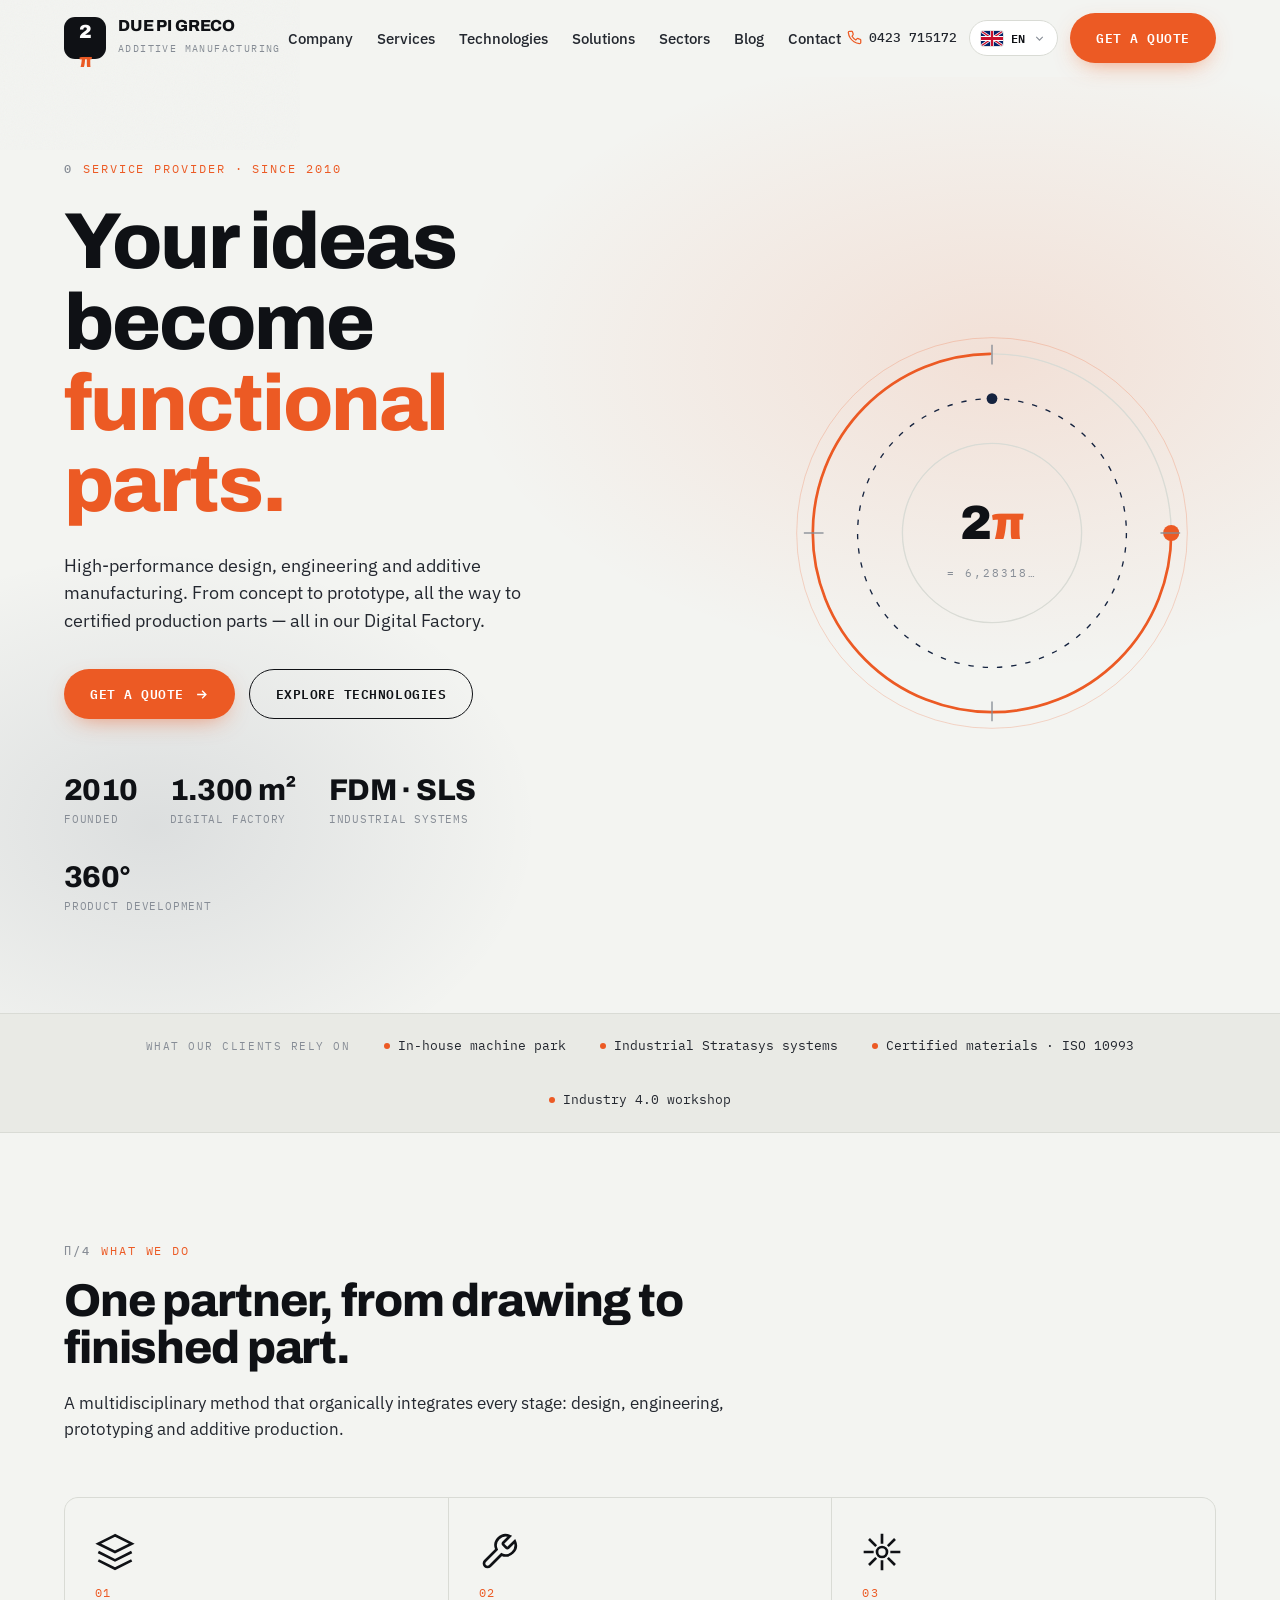
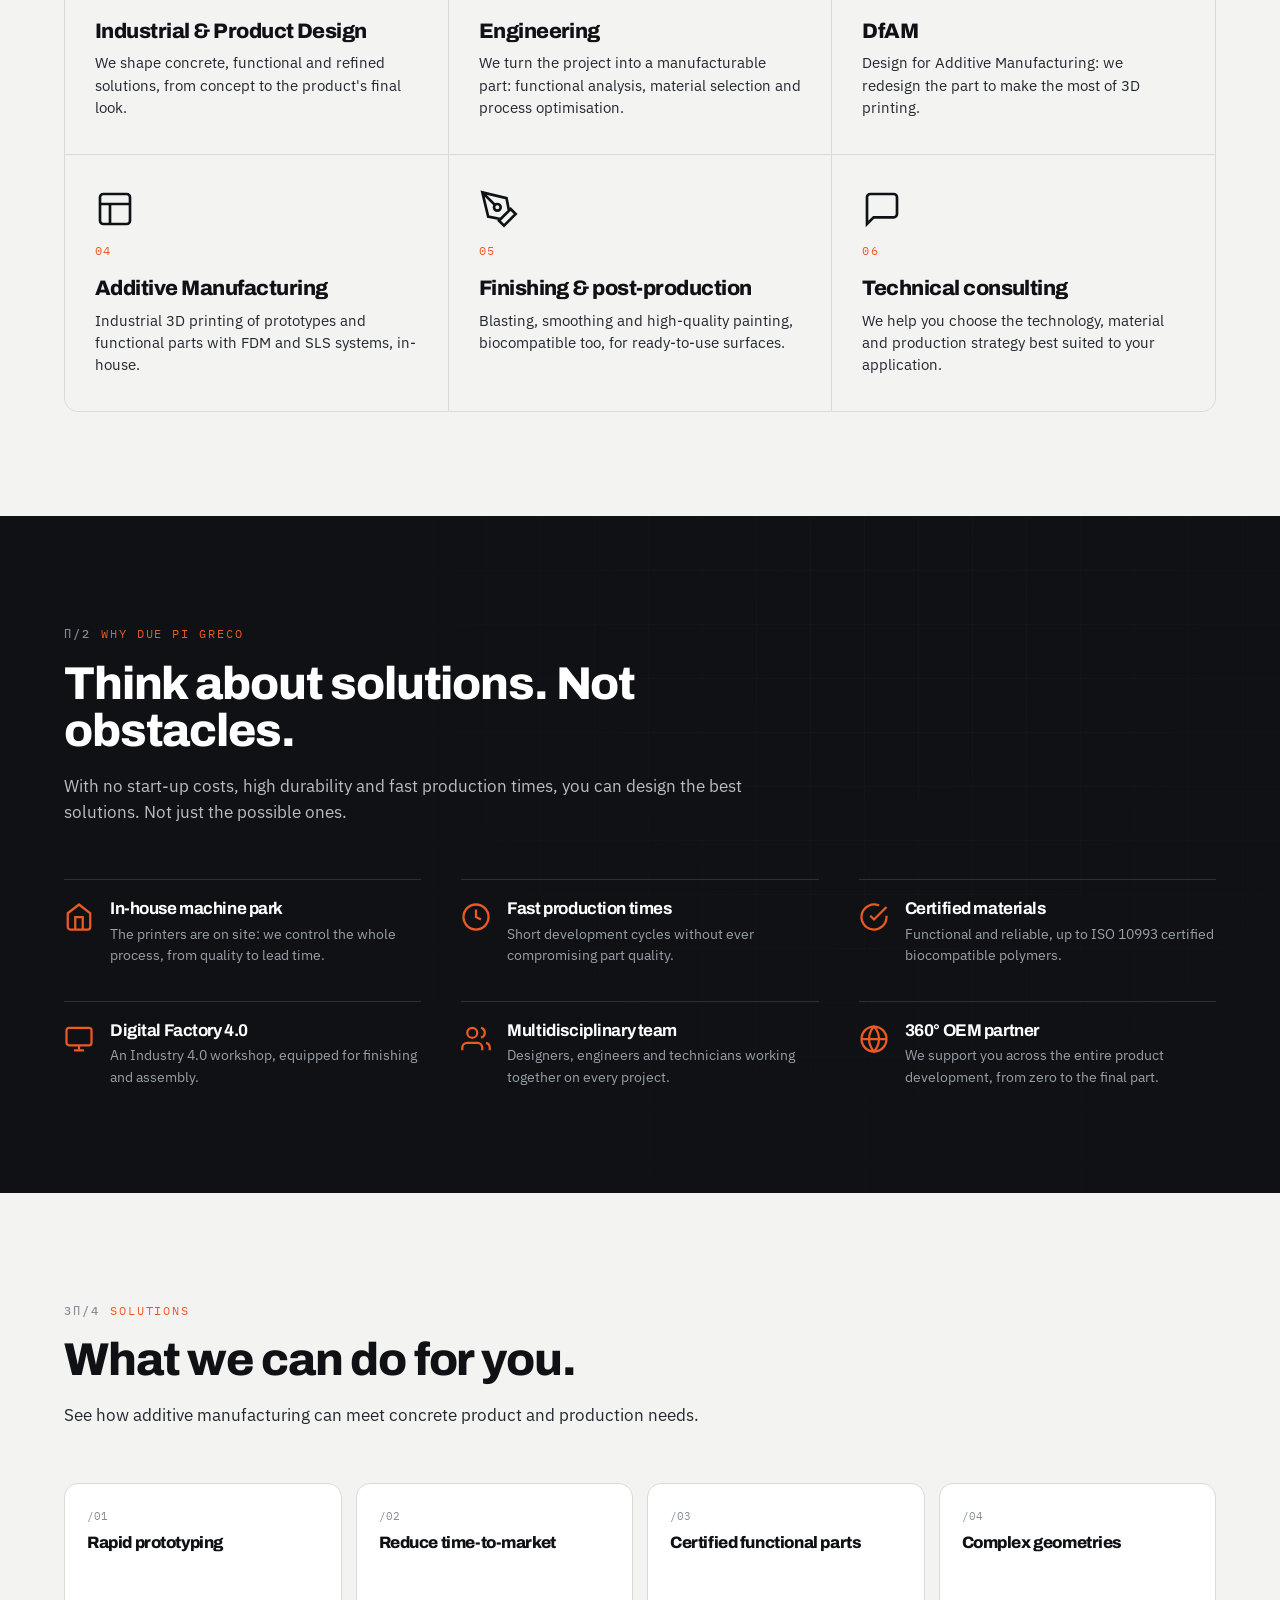
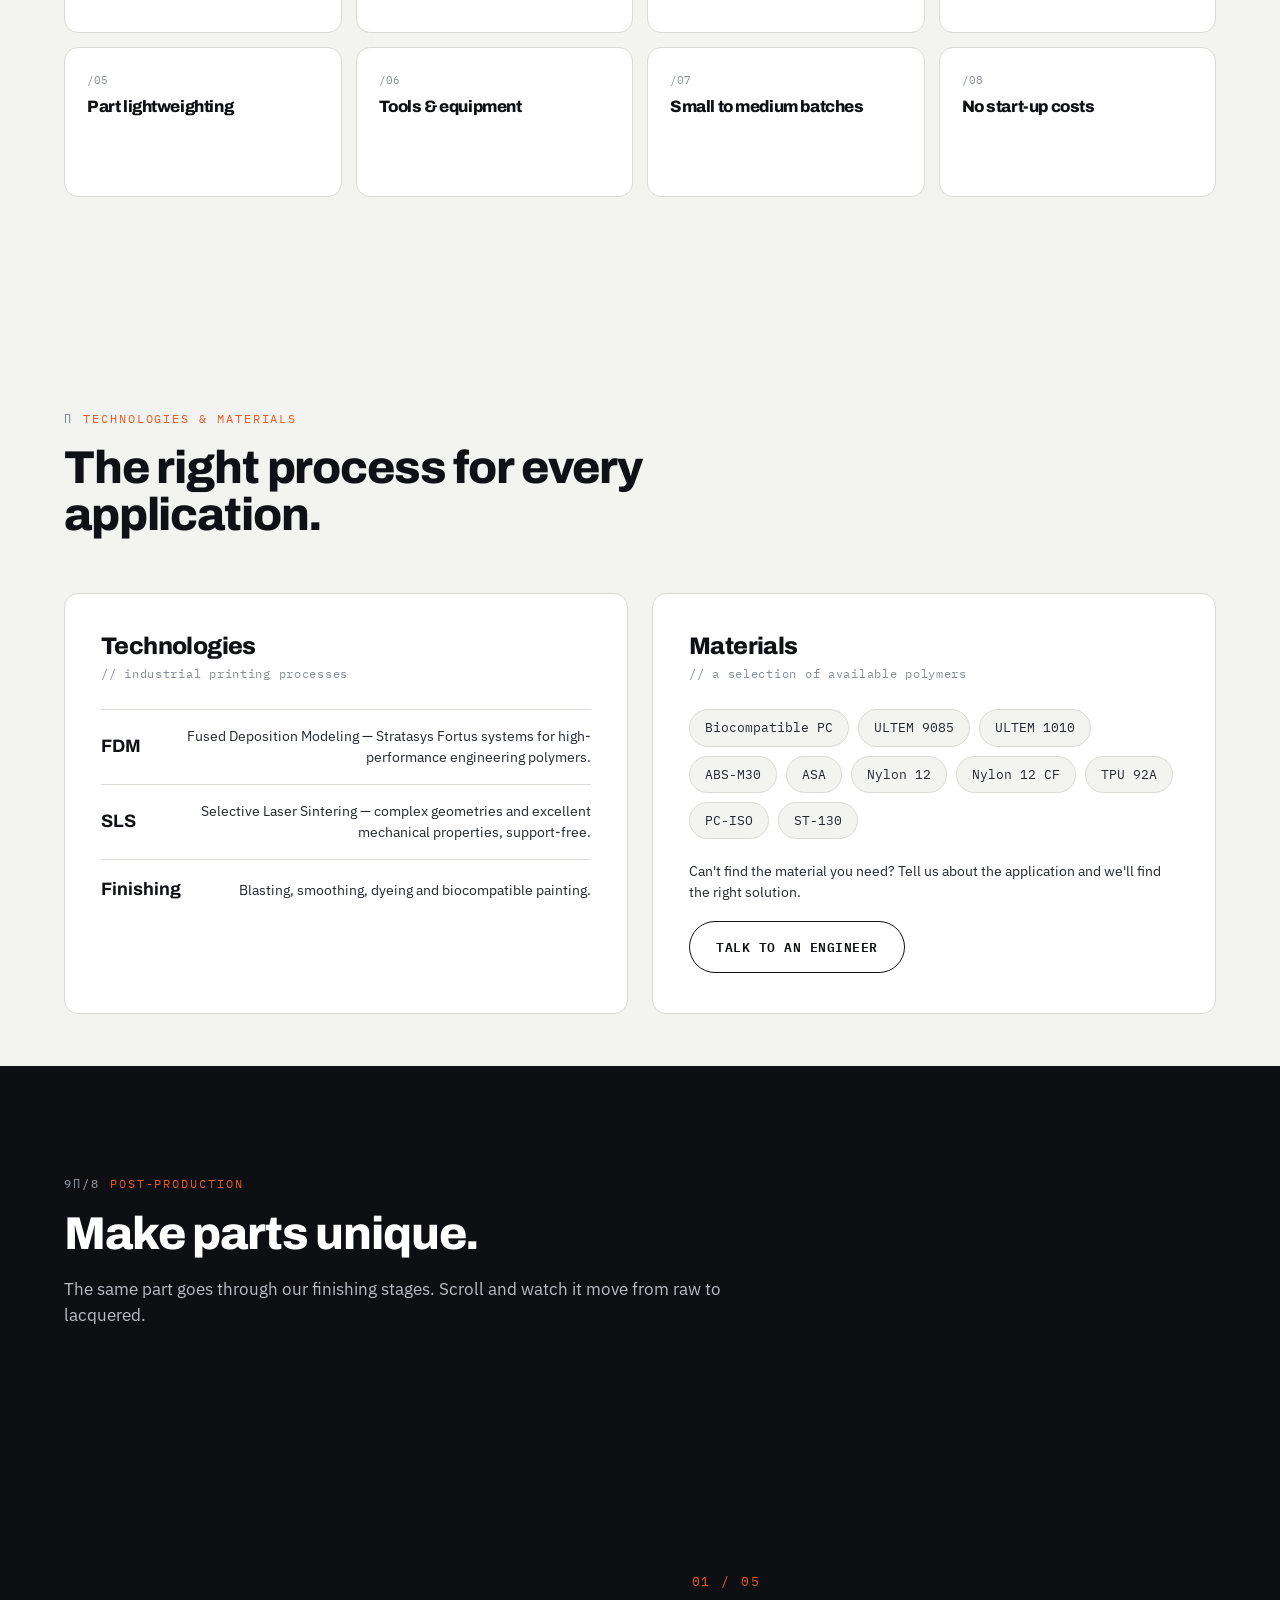
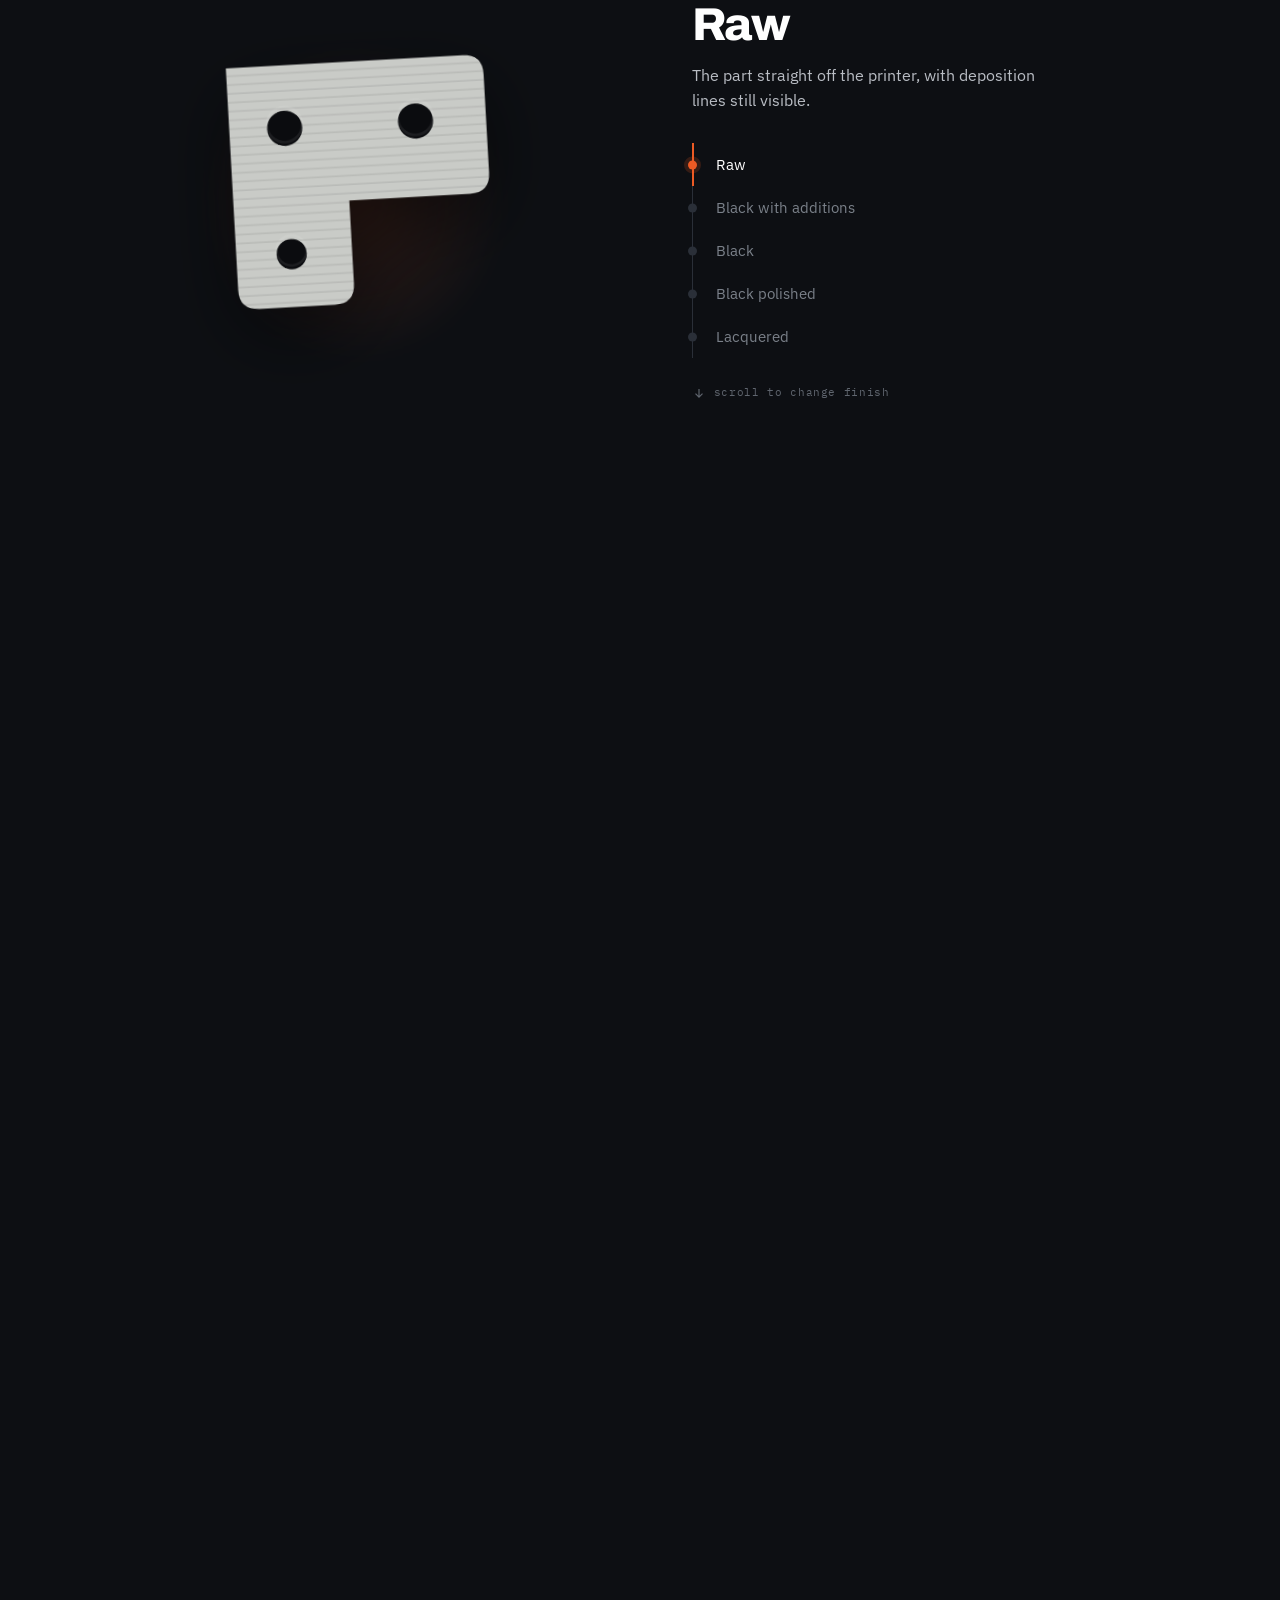
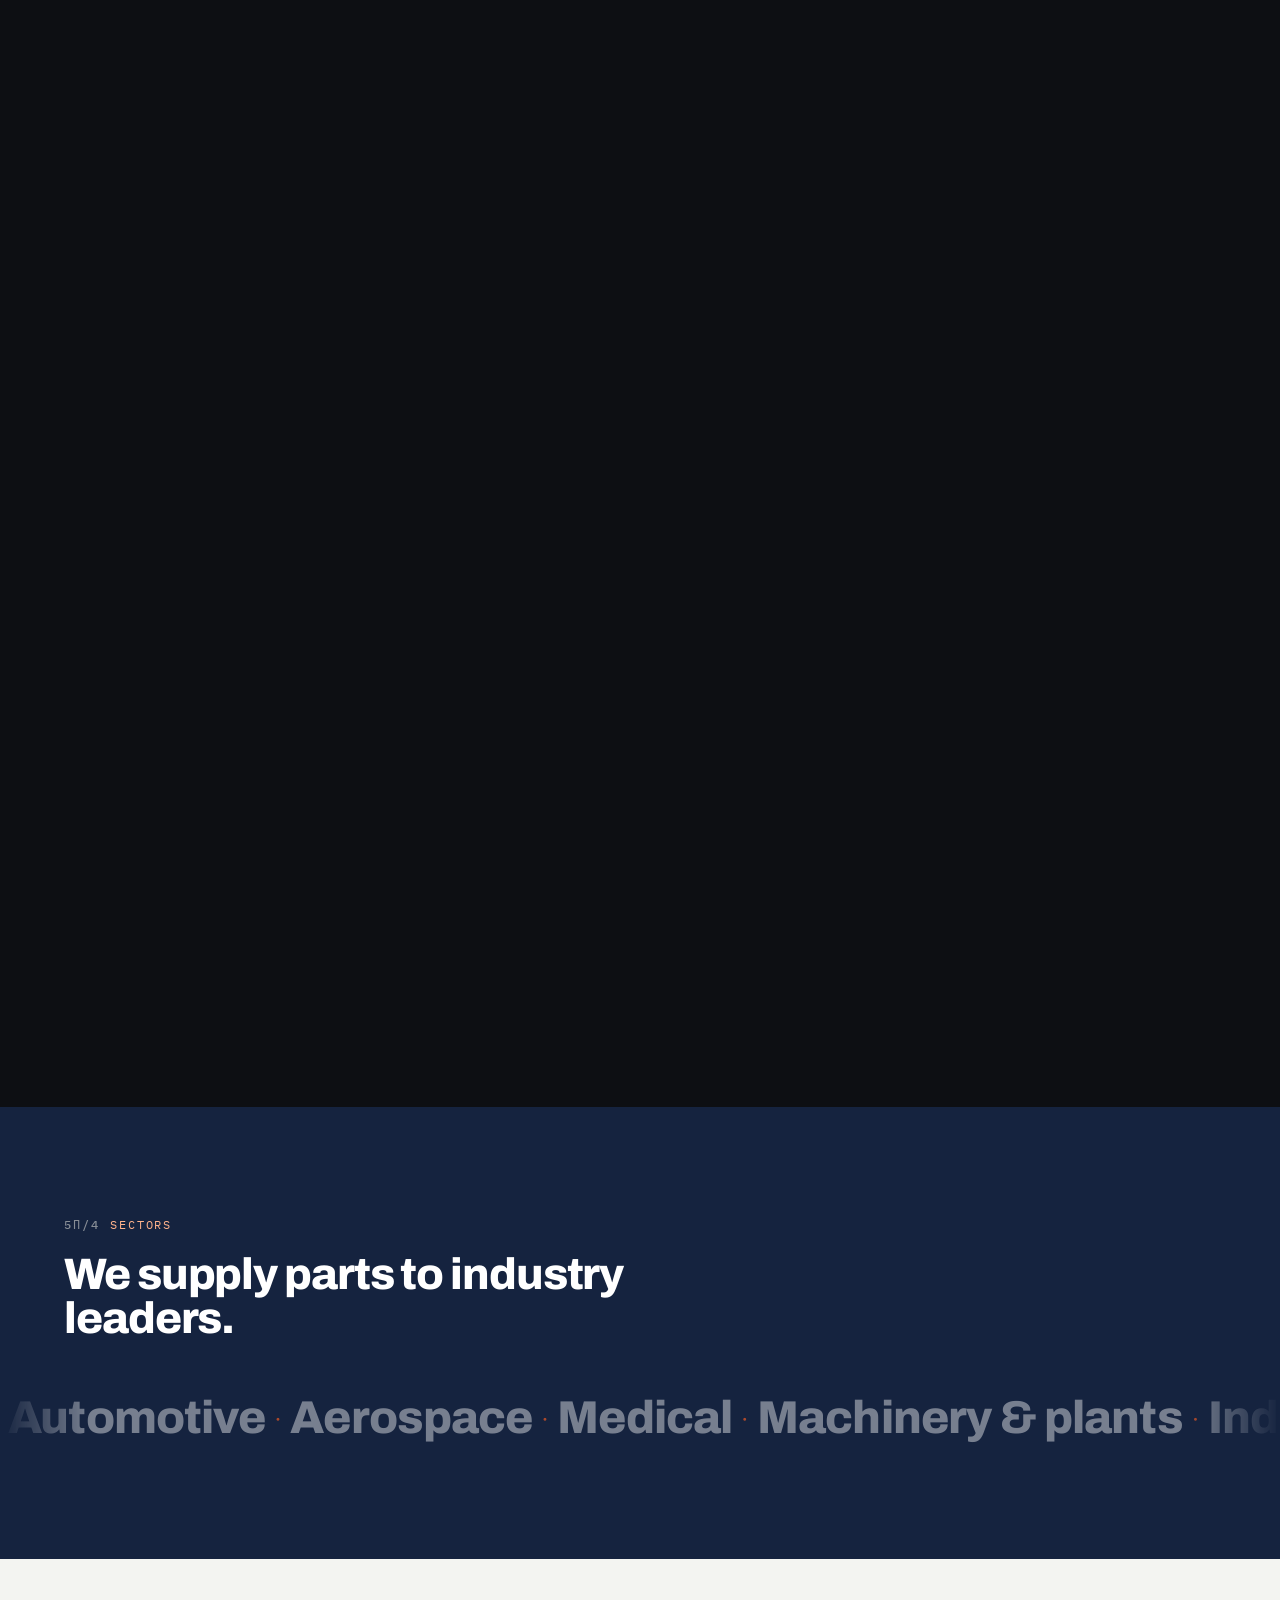
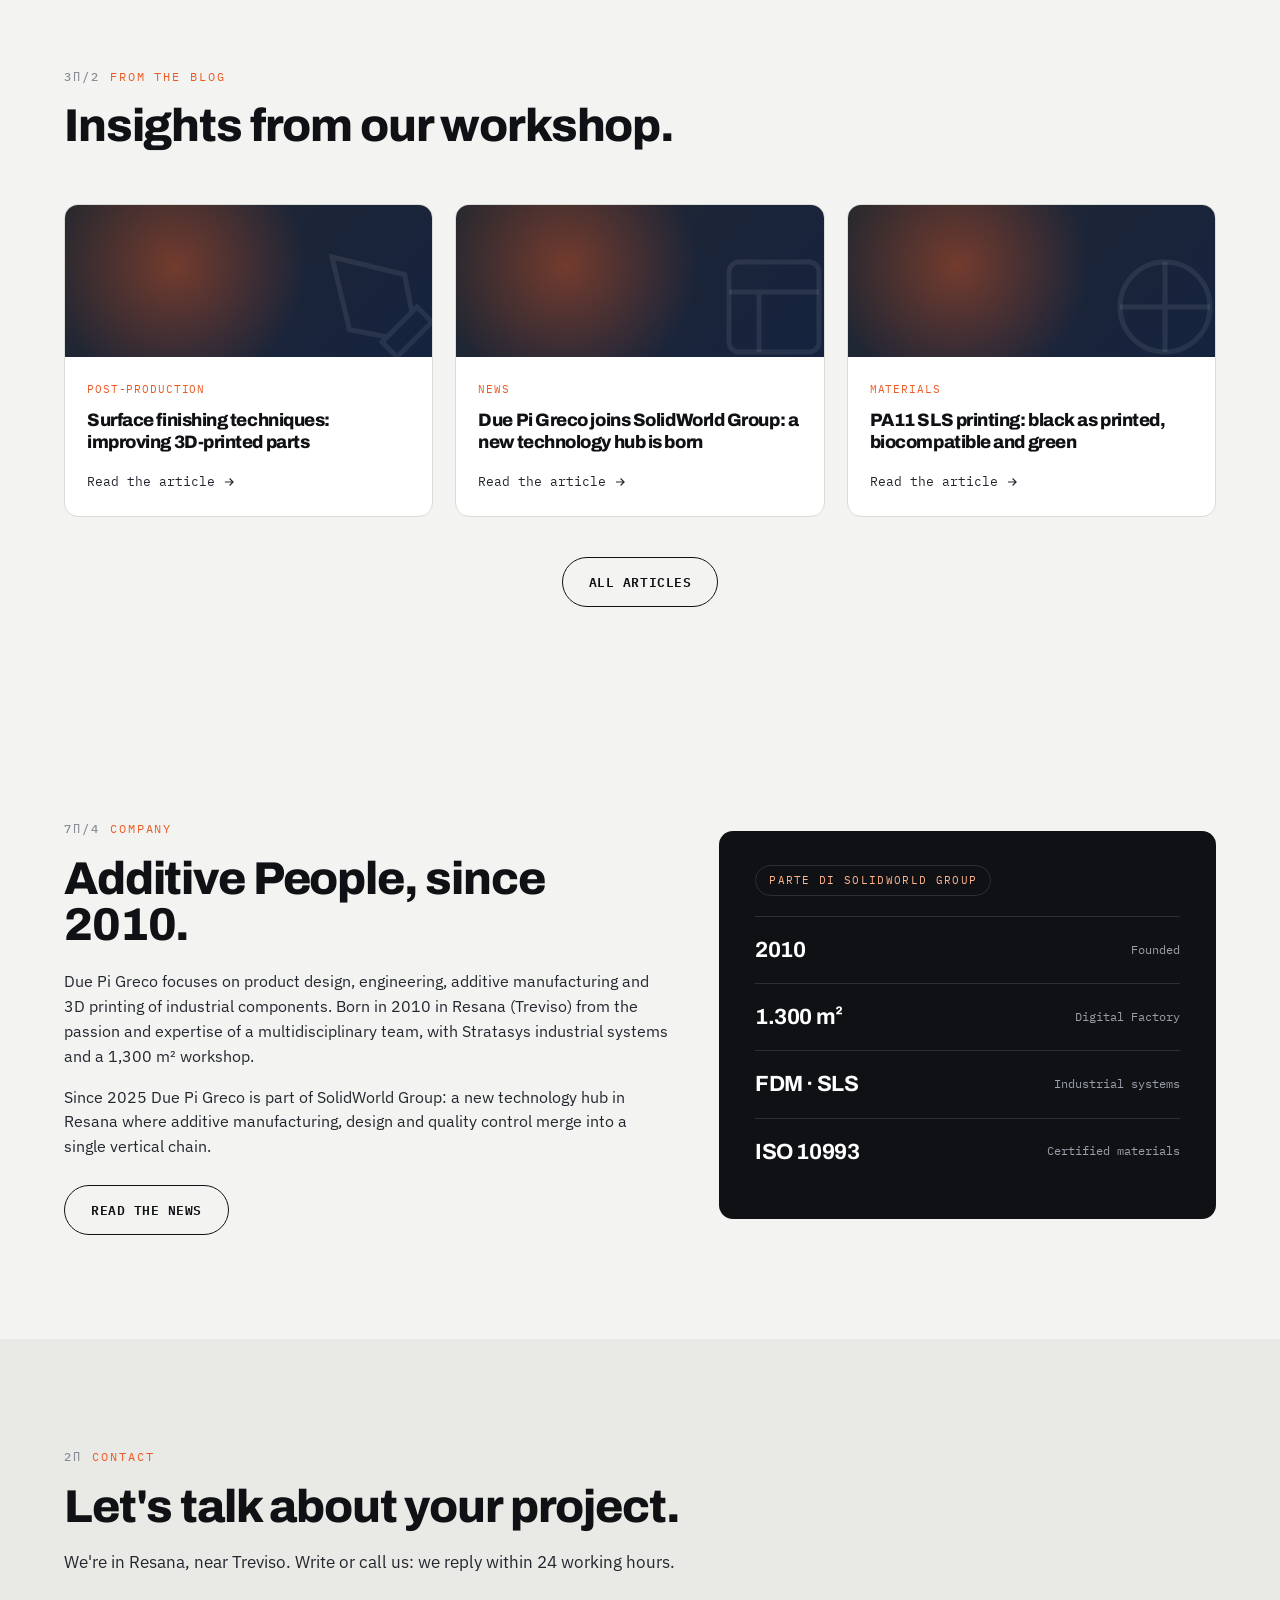
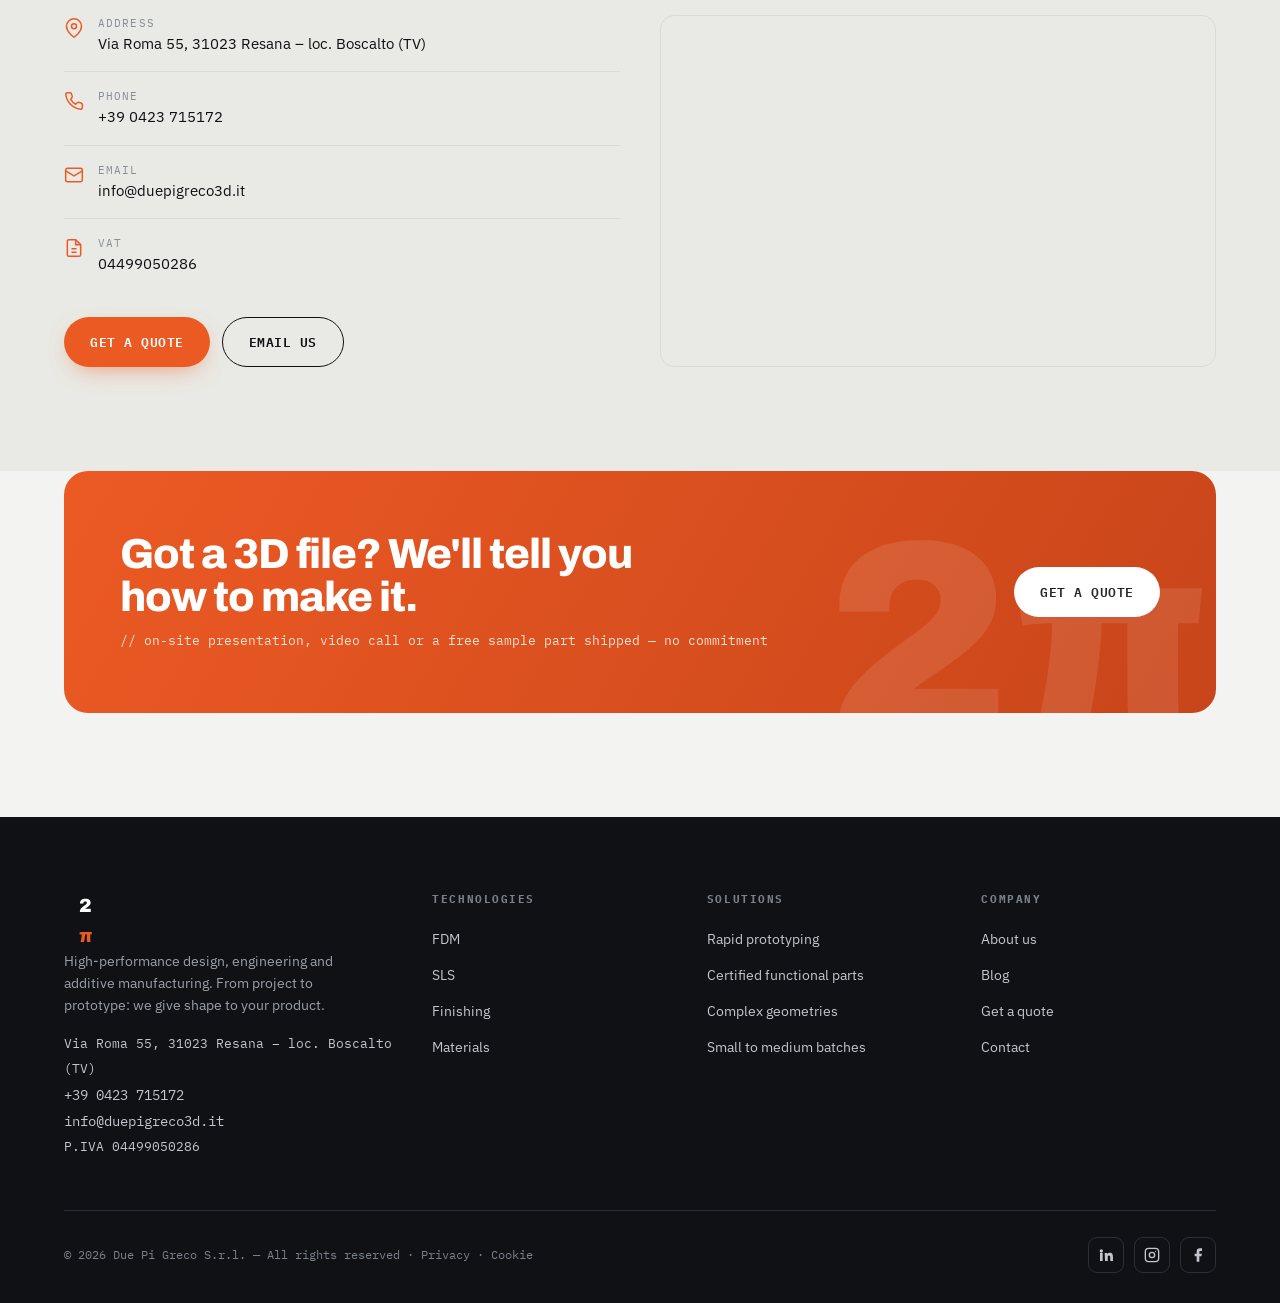
==== Index.html @ 4e12a6c6 "Add files via upload" ====
<!DOCTYPE html>
<html lang="it">
<head>
<meta charset="UTF-8">
<meta name="viewport" content="width=device-width, initial-scale=1.0">
<title>Due Pi Greco — Additive Manufacturing & Stampa 3D industriale</title>
<link rel="preconnect" href="https://fonts.googleapis.com">
<link rel="preconnect" href="https://fonts.gstatic.com" crossorigin>
<link href="https://fonts.googleapis.com/css2?family=Archivo:wght@500;600;700;800;900&family=IBM+Plex+Mono:wght@400;500;600&family=IBM+Plex+Sans:wght@400;500;600;700&display=swap" rel="stylesheet">
<style>
  :root{
    --ink:#0f1115; --ink-2:#23272f; --paper:#f3f4f1; --paper-2:#e9eae5;
    --grey:#878d96; --line:#d9dbd5; --line-2:#2a2f38;
    --accent:#ec5a24; --accent-2:#ff7a47; --accent-deep:#c8451a;
    --blueprint:#15233f;
    --display:'Archivo',sans-serif; --body:'IBM Plex Sans',sans-serif; --mono:'IBM Plex Mono',monospace;
    --r:14px; --maxw:1200px;
  }
  *{box-sizing:border-box;margin:0;padding:0}
  html{scroll-behavior:smooth;scrollbar-color:var(--accent) transparent}
  @media (prefers-reduced-motion:reduce){html{scroll-behavior:auto}}
  body{font-family:var(--body);background:var(--paper);color:var(--ink);line-height:1.55;-webkit-font-smoothing:antialiased;overflow-x:hidden;position:relative}
  a{color:inherit;text-decoration:none}
  img{max-width:100%;display:block}
  ::selection{background:var(--accent);color:#fff}
  :focus-visible{outline:2px solid var(--accent);outline-offset:3px;border-radius:4px}
  .wrap{max-width:var(--maxw);margin:0 auto;padding:0 24px}
  section{padding:104px 0;scroll-margin-top:88px;position:relative}

  .grain{position:fixed;inset:0;pointer-events:none;z-index:300;opacity:.04;mix-blend-mode:multiply}
  .scrollbar{position:fixed;top:0;left:0;height:3px;width:0;background:linear-gradient(90deg,var(--accent),var(--accent-2));z-index:400;transition:width .08s linear}

  .eyebrow{font-family:var(--mono);font-size:12px;letter-spacing:.16em;text-transform:uppercase;color:var(--accent);display:inline-flex;align-items:center;gap:10px}
  .eyebrow::before{content:attr(data-rad);color:var(--grey);font-weight:500}
  h1,h2,h3{font-family:var(--display);font-weight:800;letter-spacing:-.025em;line-height:1.02}

  .btn{font-family:var(--mono);font-weight:600;font-size:13px;letter-spacing:.04em;text-transform:uppercase;cursor:pointer;border:none;border-radius:999px;padding:14px 26px;display:inline-flex;align-items:center;gap:10px;transition:transform .2s cubic-bezier(.2,.7,.2,1),background .2s,color .2s,box-shadow .2s}
  .btn svg{width:15px;height:15px;transition:transform .2s}
  .btn-accent{background:var(--accent);color:#fff;box-shadow:0 8px 24px -10px rgba(236,90,36,.7)}
  .btn-accent:hover{background:var(--accent-deep);transform:translateY(-2px);box-shadow:0 14px 30px -10px rgba(236,90,36,.8)}
  .btn-accent:hover svg{transform:translateX(4px)}
  .btn-ghost{background:transparent;color:var(--ink);border:1.5px solid var(--ink)}
  .btn-ghost:hover{background:var(--ink);color:#fff;transform:translateY(-2px)}
  .btn-light{background:#fff;color:var(--ink)}
  .btn-light:hover{transform:translateY(-2px);box-shadow:0 14px 30px -12px rgba(0,0,0,.4)}

  header{position:sticky;top:0;z-index:60;background:rgba(243,244,241,.82);backdrop-filter:blur(14px);border-bottom:1px solid transparent;transition:border-color .25s,box-shadow .25s}
  header.scrolled{border-bottom-color:var(--line);box-shadow:0 6px 26px -18px rgba(15,17,21,.5)}
  .nav{display:flex;align-items:center;justify-content:space-between;height:76px;transition:height .25s}
  header.scrolled .nav{height:64px}
  .brand{display:flex;align-items:center;gap:12px}
  .mark{width:42px;height:42px;border-radius:11px;background:var(--ink);display:grid;place-items:center;color:#fff;font-family:var(--display);font-weight:900;font-size:19px;flex-shrink:0;transition:transform .3s}
  .brand:hover .mark{transform:rotate(-8deg)}
  .mark span{color:var(--accent)}
  .brand b{font-family:var(--display);font-weight:800;font-size:16px;letter-spacing:-.01em;display:block;line-height:1}
  .brand small{font-family:var(--mono);font-size:10px;letter-spacing:.14em;text-transform:uppercase;color:var(--grey)}
  .menu{display:flex;gap:24px;list-style:none}
  .menu a{font-size:14.5px;font-weight:500;color:var(--ink-2);position:relative;padding:4px 0}
  .menu a::after{content:'';position:absolute;left:0;bottom:-2px;width:0;height:2px;background:var(--accent);transition:width .22s}
  .menu a:hover{color:var(--accent)}.menu a:hover::after{width:100%}
  .nav-actions{display:flex;align-items:center;gap:12px}
  .phone{font-family:var(--mono);font-size:13px;font-weight:500;color:var(--ink-2);display:flex;align-items:center;gap:7px;white-space:nowrap}
  .phone svg{width:15px;height:15px;color:var(--accent)}
  .burger{display:none;flex-direction:column;gap:5px;background:none;border:none;cursor:pointer;padding:8px}
  .burger span{width:24px;height:2px;background:var(--ink);display:block;transition:.2s}

  /* language switcher */
  .lang{position:relative}
  .lang-btn{display:flex;align-items:center;gap:8px;background:#fff;border:1.5px solid var(--line);border-radius:999px;padding:7px 11px;cursor:pointer;font-family:var(--mono);font-size:12px;font-weight:600;color:var(--ink);transition:border-color .2s}
  .lang-btn:hover{border-color:var(--accent)}
  .lang-btn .chev{width:13px;height:13px;color:var(--grey);transition:transform .2s}
  .lang-btn[aria-expanded="true"] .chev{transform:rotate(180deg)}
  .flag{width:22px;height:15px;border-radius:3px;overflow:hidden;display:inline-block;box-shadow:0 0 0 1px rgba(15,17,21,.12);flex-shrink:0}
  .flag svg{width:100%;height:100%;display:block}
  .lang-menu{position:absolute;right:0;top:calc(100% + 8px);background:#fff;border:1px solid var(--line);border-radius:13px;box-shadow:0 18px 44px -18px rgba(15,17,21,.4);padding:6px;min-width:182px;opacity:0;visibility:hidden;transform:translateY(-6px);transition:.18s;z-index:70}
  .lang-menu.open{opacity:1;visibility:visible;transform:none}
  .lang-menu button{display:flex;align-items:center;gap:11px;width:100%;background:none;border:none;cursor:pointer;padding:10px 12px;border-radius:9px;font-family:var(--body);font-size:14.5px;color:var(--ink-2);text-align:left;transition:background .15s}
  .lang-menu button:hover{background:var(--paper)}
  .lang-menu button[aria-selected="true"]{color:var(--accent);font-weight:600}

  .hero{padding:78px 0 96px;overflow:hidden}
  .hero::before{content:'';position:absolute;inset:0;z-index:-1;background:radial-gradient(900px 520px at 78% 30%,rgba(236,90,36,.13),transparent 60%),radial-gradient(700px 500px at 12% 80%,rgba(21,35,63,.10),transparent 55%)}
  .hero-grid{display:grid;grid-template-columns:1.05fr .95fr;gap:50px;align-items:center}
  .hero-h1{font-size:clamp(42px,6.2vw,80px);margin:22px 0 0}
  .hero-h1 span{display:block}
  .hero-h1 .accent{color:var(--accent)}
  .lead{font-size:18px;color:var(--ink-2);max-width:520px;margin:26px 0 34px}
  .hero-cta{display:flex;gap:14px;flex-wrap:wrap}
  .hero-stats{display:flex;gap:32px;margin-top:56px;flex-wrap:wrap}
  .stat b{font-family:var(--display);font-size:30px;font-weight:800;display:block;line-height:1;letter-spacing:-.02em}
  .stat span{font-family:var(--mono);font-size:11px;letter-spacing:.07em;text-transform:uppercase;color:var(--grey)}

  .geo{position:relative;aspect-ratio:1/1;width:100%;max-width:448px;margin-left:auto}
  .geo svg{width:100%;height:100%;overflow:visible}
  .spin{transform-origin:250px 250px;animation:spin 28s linear infinite}
  .spin-rev{transform-origin:250px 250px;animation:spin 44s linear infinite reverse}
  @keyframes spin{to{transform:rotate(360deg)}}
  .pulse{animation:pulse 4s ease-in-out infinite}
  @keyframes pulse{0%,100%{opacity:.5}50%{opacity:1}}
  @media (prefers-reduced-motion:reduce){.spin,.spin-rev,.pulse{animation:none}}
  .geo-cap{position:absolute;left:50%;top:50%;transform:translate(-50%,-50%);text-align:center;font-family:var(--display)}
  .geo-cap b{font-size:48px;font-weight:900;display:block;color:var(--ink);letter-spacing:-.03em}
  .geo-cap b i{font-style:normal;color:var(--accent)}
  .geo-cap span{font-family:var(--mono);font-size:11px;letter-spacing:.18em;text-transform:uppercase;color:var(--grey)}

  .trust{border-top:1px solid var(--line);border-bottom:1px solid var(--line);background:var(--paper-2);padding:22px 0}
  .trust-inner{display:flex;align-items:center;gap:34px;flex-wrap:wrap;justify-content:center}
  .trust-inner .lbl{font-family:var(--mono);font-size:11px;letter-spacing:.14em;text-transform:uppercase;color:var(--grey)}
  .trust-inner .pill{font-family:var(--mono);font-size:13px;color:var(--ink-2);display:flex;align-items:center;gap:8px}
  .trust-inner .dot{width:6px;height:6px;border-radius:50%;background:var(--accent)}

  .sec-head{max-width:690px;margin-bottom:54px}
  .sec-head h2{font-size:clamp(30px,4vw,46px);margin-top:16px}
  .sec-head p{color:var(--ink-2);font-size:17px;margin-top:18px}

  .svc-grid{display:grid;grid-template-columns:repeat(3,1fr);gap:1px;background:var(--line);border:1px solid var(--line);border-radius:var(--r);overflow:hidden}
  .svc{background:var(--paper);padding:34px 30px;transition:background .22s;position:relative;overflow:hidden}
  .svc::before{content:'';position:absolute;left:0;top:0;height:3px;width:0;background:var(--accent);transition:width .3s}
  .svc:hover{background:#fff}.svc:hover::before{width:100%}
  .svc .num{font-family:var(--mono);font-size:12px;color:var(--accent);letter-spacing:.1em}
  .svc h3{font-size:21px;margin:18px 0 10px}
  .svc p{font-size:14.5px;color:var(--ink-2)}
  .svc .ic{width:40px;height:40px;margin-bottom:6px;color:var(--ink)}

  .why{background:var(--ink);color:var(--paper)}
  .why::after{content:'';position:absolute;inset:0;background-image:linear-gradient(var(--line-2) 1px,transparent 1px),linear-gradient(90deg,var(--line-2) 1px,transparent 1px);background-size:54px 54px;opacity:.16;pointer-events:none;-webkit-mask-image:radial-gradient(circle at 70% 20%,#000,transparent 70%);mask-image:radial-gradient(circle at 70% 20%,#000,transparent 70%)}
  .why .wrap{position:relative;z-index:1}
  .why .sec-head h2{color:#fff}.why .sec-head p{color:#b9bdc4}
  .why-grid{display:grid;grid-template-columns:repeat(3,1fr);gap:34px 40px}
  .why-item{display:flex;gap:16px;align-items:flex-start;border-top:1px solid var(--line-2);padding-top:20px}
  .why-item .ic{width:30px;height:30px;color:var(--accent);flex-shrink:0;margin-top:2px}
  .why-item h3{font-size:17px;color:#fff;font-weight:700}
  .why-item p{font-size:14px;color:#9aa0a9;margin-top:6px}

  .sol-grid{display:grid;grid-template-columns:repeat(4,1fr);gap:14px}
  .sol{background:#fff;border:1px solid var(--line);border-radius:var(--r);padding:24px 22px;min-height:150px;display:flex;flex-direction:column;justify-content:space-between;transition:.22s;cursor:pointer}
  .sol:hover{border-color:var(--accent);transform:translateY(-4px);box-shadow:0 18px 40px -26px rgba(236,90,36,.6)}
  .sol .k{font-family:var(--mono);font-size:11px;color:var(--grey)}
  .sol h3{font-size:16.5px;line-height:1.18;margin-top:8px}
  .sol .arr{align-self:flex-end;color:var(--accent);width:20px;height:20px;opacity:0;transform:translateX(-4px);transition:.22s}
  .sol:hover .arr{opacity:1;transform:translateX(0)}

  .split{display:grid;grid-template-columns:1fr 1fr;gap:24px}
  .panel{background:#fff;border:1px solid var(--line);border-radius:var(--r);padding:40px 36px}
  .panel h3{font-size:24px;margin-bottom:6px}
  .panel .sub{font-family:var(--mono);font-size:12px;color:var(--grey);letter-spacing:.06em;margin-bottom:26px;display:block}
  .tech-row{display:flex;justify-content:space-between;align-items:center;gap:20px;padding:16px 0;border-top:1px solid var(--line)}
  .tech-row b{font-family:var(--display);font-size:18px;font-weight:700;flex-shrink:0}
  .tech-row span{font-size:13.5px;color:var(--ink-2);text-align:right}
  .tags{display:flex;flex-wrap:wrap;gap:9px;margin-top:6px}
  .tag{font-family:var(--mono);font-size:12.5px;border:1px solid var(--line);border-radius:999px;padding:8px 15px;color:var(--ink-2);background:var(--paper);transition:.18s}
  .tag:hover{border-color:var(--accent);color:var(--accent)}

  .finish{background:#0d0f13;color:#f3f4f1;padding-bottom:0}
  .finish .eyebrow{color:var(--accent)}
  .finish .sec-head h2{color:#fff}.finish .sec-head p{color:#b9bdc4}
  .finish-scroll{height:330vh;position:relative}
  .finish-sticky{position:sticky;top:0;height:100vh;display:flex;align-items:center}
  .finish-inner{display:grid;grid-template-columns:1.05fr .95fr;gap:48px;align-items:center;width:100%;max-width:var(--maxw);margin:0 auto;padding:0 24px}
  .finish-stage{position:relative;aspect-ratio:1/1;max-width:480px;width:100%;margin:0 auto;will-change:transform}
  .finish-stage::after{content:'';position:absolute;inset:8% 8% 4%;background:radial-gradient(closest-side,rgba(236,90,36,.16),transparent 75%);z-index:-1;filter:blur(8px)}
  .finish-layer{position:absolute;inset:0;display:grid;place-items:center;will-change:opacity}
  .finish-layer svg{width:84%;height:84%;filter:drop-shadow(0 26px 42px rgba(0,0,0,.55))}
  .finish-num{font-family:var(--mono);font-size:13px;letter-spacing:.14em;color:var(--accent)}
  .finish-name{font-size:clamp(28px,4vw,46px);color:#fff;margin:10px 0 14px;font-family:var(--display);font-weight:800;letter-spacing:-.025em}
  .finish-desc{color:#b9bdc4;font-size:16px;max-width:380px;min-height:50px}
  .finish-track{list-style:none;margin-top:30px;border-left:1px solid var(--line-2);padding:0}
  .finish-track button{background:none;border:none;cursor:pointer;font-family:var(--body);color:#7a8089;font-size:15px;padding:12px 0 12px 22px;display:block;position:relative;width:100%;text-align:left;transition:color .2s;margin-left:-1px;border-left:2px solid transparent}
  .finish-track button i{position:absolute;left:-6px;top:50%;transform:translateY(-50%);width:9px;height:9px;border-radius:50%;background:var(--line-2);transition:.2s}
  .finish-track button.active{color:#fff;border-left-color:var(--accent)}
  .finish-track button.active i{background:var(--accent);box-shadow:0 0 0 4px rgba(236,90,36,.18)}
  .finish-track button:hover{color:#c3c7cd}
  .finish-hint{font-family:var(--mono);font-size:11px;letter-spacing:.06em;color:#5f656e;margin-top:26px;display:flex;align-items:center;gap:8px}
  .finish-hint svg{width:14px;height:14px;animation:bob 1.8s ease-in-out infinite}
  @keyframes bob{0%,100%{transform:translateY(0)}50%{transform:translateY(4px)}}
  @media (prefers-reduced-motion:reduce){.finish-hint svg{animation:none}}

  .sectors{background:var(--blueprint);color:#fff;overflow:hidden;padding-bottom:104px}
  .sectors .eyebrow{color:#ffb38c}
  .sectors h2{color:#fff;font-size:clamp(28px,4vw,44px)}
  .marquee{overflow:hidden;margin-top:42px;-webkit-mask-image:linear-gradient(90deg,transparent,#000 7%,#000 93%,transparent);mask-image:linear-gradient(90deg,transparent,#000 7%,#000 93%,transparent)}
  .marquee-track{display:flex;align-items:center;width:max-content;animation:scrollx 40s linear infinite}
  .marquee:hover .marquee-track{animation-play-state:paused}
  @keyframes scrollx{to{transform:translateX(-50%)}}
  .chip{font-family:var(--display);font-weight:800;font-size:clamp(26px,4vw,46px);color:#fff;opacity:.42;white-space:nowrap;padding:0 .18em;letter-spacing:-.02em;transition:opacity .2s,color .2s}
  .chip:hover{opacity:1;color:#ffb38c}
  .marquee .dot{color:var(--accent);opacity:.7;font-size:.42em;padding:0 .35em;align-self:center}
  @media (prefers-reduced-motion:reduce){.marquee-track{animation:none;flex-wrap:wrap;justify-content:center}}

  .blog-grid{display:grid;grid-template-columns:repeat(3,1fr);gap:22px}
  .post{background:#fff;border:1px solid var(--line);border-radius:var(--r);overflow:hidden;transition:.22s;display:flex;flex-direction:column}
  .post:hover{transform:translateY(-5px);box-shadow:0 22px 48px -28px rgba(15,17,21,.5)}
  .post .ph{height:152px;background:linear-gradient(135deg,#23272f,var(--blueprint));position:relative;overflow:hidden}
  .post .ph::after{content:'';position:absolute;inset:0;background:radial-gradient(circle at 30% 40%,rgba(236,90,36,.55),transparent 48%);opacity:.75}
  .post .ph svg{position:absolute;right:-10px;bottom:-10px;width:120px;height:120px;color:rgba(255,255,255,.08)}
  .post .body{padding:24px 22px;flex:1;display:flex;flex-direction:column}
  .post .cat{font-family:var(--mono);font-size:11px;color:var(--accent);letter-spacing:.08em;text-transform:uppercase}
  .post h3{font-size:18px;margin:12px 0 0;line-height:1.22}
  .post .more{margin-top:auto;padding-top:18px;font-family:var(--mono);font-size:12.5px;color:var(--ink-2);display:flex;align-items:center;gap:7px;transition:gap .2s,color .2s}
  .post:hover .more{gap:12px;color:var(--accent)}
  .post .more svg{width:14px;height:14px}

  .cta-band{position:relative;overflow:hidden;background:linear-gradient(120deg,var(--accent),var(--accent-deep));color:#fff;border-radius:24px;padding:62px 56px;display:flex;justify-content:space-between;align-items:center;gap:30px;flex-wrap:wrap}
  .cta-band::after{content:'2π';position:absolute;right:6px;bottom:-70px;font-family:var(--display);font-weight:900;font-size:280px;color:rgba(255,255,255,.10);line-height:1;pointer-events:none}
  .cta-band h2{font-size:clamp(28px,4vw,42px);color:#fff;max-width:560px;position:relative}
  .cta-band p{font-family:var(--mono);font-size:13px;margin-top:12px;color:#ffe2d6;position:relative}
  .cta-band .btn{position:relative}

  footer{background:var(--ink);color:#c3c7cd;padding:74px 0 30px}
  .foot-grid{display:grid;grid-template-columns:1.4fr 1fr 1fr 1fr;gap:40px;padding-bottom:50px;border-bottom:1px solid var(--line-2)}
  .foot-col h4{font-family:var(--mono);font-size:11px;letter-spacing:.14em;text-transform:uppercase;color:#7a8089;margin-bottom:18px}
  .foot-col ul{list-style:none}.foot-col li{margin-bottom:11px}
  .foot-col a{font-size:14px;color:#c3c7cd;transition:color .15s}.foot-col a:hover{color:var(--accent)}
  .foot-brand .mark{margin-bottom:18px}
  .foot-brand p{font-size:14px;color:#9aa0a9;max-width:300px}
  .foot-contact{font-family:var(--mono);font-size:13px;color:#c3c7cd;margin-top:16px;line-height:1.9}
  .foot-contact a:hover{color:var(--accent)}
  .foot-bottom{display:flex;justify-content:space-between;align-items:center;padding-top:26px;flex-wrap:wrap;gap:14px}
  .foot-bottom small{font-family:var(--mono);font-size:11.5px;color:#7a8089}
  .foot-bottom small a:hover{color:var(--accent)}
  .socials{display:flex;gap:10px}
  .socials a{width:36px;height:36px;border:1px solid var(--line-2);border-radius:9px;display:grid;place-items:center;color:#c3c7cd;transition:.18s}
  .socials a:hover{background:var(--accent);border-color:var(--accent);color:#fff;transform:translateY(-2px)}
  .socials svg{width:16px;height:16px}

  .overlay{position:fixed;inset:0;background:rgba(15,17,21,.64);backdrop-filter:blur(5px);z-index:100;display:none;align-items:center;justify-content:center;padding:24px}
  .overlay.open{display:flex}
  .modal{background:var(--paper);width:100%;max-width:620px;border-radius:20px;overflow:hidden;position:relative;max-height:92vh;display:flex;flex-direction:column;animation:pop .3s cubic-bezier(.2,.7,.2,1)}
  @keyframes pop{from{opacity:0;transform:translateY(14px) scale(.98)}to{opacity:1;transform:none}}
  .modal-head{padding:30px 34px 22px;border-bottom:1px solid var(--line);display:flex;justify-content:space-between;align-items:flex-start;gap:20px}
  .modal-head h3{font-size:23px}
  .modal-head p{font-size:13.5px;color:var(--ink-2);margin-top:8px;max-width:400px}
  .close-x{background:none;border:1px solid var(--line);border-radius:9px;width:38px;height:38px;cursor:pointer;display:grid;place-items:center;flex-shrink:0;transition:.15s}
  .close-x:hover{background:var(--ink);color:#fff}.close-x svg{width:16px;height:16px}
  .modal-body{padding:28px 34px 12px;overflow-y:auto}
  .step{display:none}.step.active{display:block;animation:fade .3s ease}
  @keyframes fade{from{opacity:0;transform:translateY(8px)}to{opacity:1;transform:none}}
  .choice{width:100%;text-align:left;background:#fff;border:1.5px solid var(--line);border-radius:var(--r);padding:22px 24px;display:flex;justify-content:space-between;align-items:center;cursor:pointer;margin-bottom:14px;transition:.18s;font-family:var(--body)}
  .choice:hover{border-color:var(--accent);transform:translateX(4px)}
  .choice b{font-family:var(--display);font-size:17px;display:block}
  .choice small{font-size:13px;color:var(--ink-2)}
  .choice svg{width:20px;height:20px;color:var(--accent);flex-shrink:0}
  .field{margin-bottom:18px}
  .field label{font-family:var(--mono);font-size:12px;letter-spacing:.04em;text-transform:uppercase;color:var(--ink-2);display:block;margin-bottom:8px}
  .field input,.field select,.field textarea{width:100%;font-family:var(--body);font-size:15px;padding:13px 15px;border:1.5px solid var(--line);border-radius:10px;background:#fff;color:var(--ink)}
  .field input:focus,.field select:focus,.field textarea:focus{outline:none;border-color:var(--accent)}
  .dropzone{border:1.6px dashed var(--grey);border-radius:var(--r);padding:30px;text-align:center;cursor:pointer;background:#fff;transition:.18s}
  .dropzone:hover{border-color:var(--accent)}
  .dropzone svg{width:34px;height:34px;color:var(--accent);margin:0 auto 12px}
  .dropzone b{font-family:var(--display);font-size:16px;display:block}
  .dropzone small{font-size:12.5px;color:var(--grey);font-family:var(--mono)}
  .dropzone.filled{border-style:solid;border-color:var(--accent)}
  .sizes{display:grid;grid-template-columns:repeat(3,1fr);gap:10px;margin-top:8px}
  .size-opt{border:1.5px solid var(--line);border-radius:10px;padding:14px 10px;text-align:center;cursor:pointer;background:#fff;transition:.15s}
  .size-opt:hover{border-color:var(--accent)}
  .size-opt.sel{border-color:var(--accent);background:#fff5f1}
  .size-opt b{font-family:var(--display);font-size:18px;display:block}
  .size-opt span{font-family:var(--mono);font-size:10.5px;color:var(--grey);text-transform:uppercase;letter-spacing:.06em}
  .two{display:grid;grid-template-columns:1fr 1fr;gap:16px}
  .modal-foot{display:flex;justify-content:space-between;align-items:center;margin-top:8px}
  .back-link{font-family:var(--mono);font-size:13px;color:var(--ink-2);background:none;border:none;cursor:pointer;display:flex;align-items:center;gap:7px}
  .back-link:hover{color:var(--accent)}.back-link svg{width:14px;height:14px}
  .progress{display:flex;align-items:center;gap:12px}
  .progress svg{width:34px;height:34px;transform:rotate(-90deg)}
  .progress .track{fill:none;stroke:var(--line);stroke-width:4}
  .progress .fill{fill:none;stroke:var(--accent);stroke-width:4;stroke-linecap:round;transition:stroke-dashoffset .4s ease}
  .progress span{font-family:var(--mono);font-size:11px;color:var(--grey)}
  .modal-prog{padding:14px 34px 24px;display:flex;justify-content:flex-end}
  .done{text-align:center;padding:20px 0}
  .done .check{width:64px;height:64px;border-radius:50%;background:#fff5f1;display:grid;place-items:center;margin:0 auto 18px}
  .done .check svg{width:30px;height:30px;color:var(--accent)}
  .done h3{font-size:24px;margin-bottom:10px}
  .done p{font-size:15px;color:var(--ink-2);max-width:380px;margin:0 auto}

  .az-grid{display:grid;grid-template-columns:1.1fr .9fr;gap:48px;align-items:center}
  .az-panel{background:var(--ink);color:#fff;border-radius:var(--r);padding:34px 36px}
  .az-panel .swg{font-family:var(--mono);font-size:11px;letter-spacing:.12em;text-transform:uppercase;color:#ffb38c;border:1px solid var(--line-2);border-radius:999px;padding:6px 13px;display:inline-block;margin-bottom:20px}
  .az-fact{display:flex;justify-content:space-between;align-items:center;border-top:1px solid var(--line-2);padding:16px 0}
  .az-fact b{font-family:var(--display);font-size:22px;letter-spacing:-.02em}
  .az-fact span{font-family:var(--mono);font-size:12px;color:#9aa0a9}
  .contact{background:var(--paper-2)}
  .contact-grid{display:grid;grid-template-columns:1fr 1fr;gap:40px;align-items:stretch}
  .contact-info .row{display:flex;gap:14px;padding:16px 0;border-top:1px solid var(--line)}
  .contact-info .row:first-child{border-top:none;padding-top:0}
  .contact-info .ic{width:20px;height:20px;color:var(--accent);flex-shrink:0;margin-top:3px}
  .contact-info .lbl{font-family:var(--mono);font-size:11px;text-transform:uppercase;letter-spacing:.1em;color:var(--grey)}
  .contact-info .val{font-size:15px;color:var(--ink)}
  .contact-info .val a{color:inherit}.contact-info .val a:hover{color:var(--accent)}
  .contact-cta{display:flex;gap:12px;flex-wrap:wrap;margin-top:26px}
  .contact-map{border-radius:var(--r);overflow:hidden;border:1px solid var(--line);min-height:330px}
  .contact-map iframe{width:100%;height:100%;min-height:330px;border:0;display:block}
  @media(max-width:980px){.az-grid,.contact-grid{grid-template-columns:1fr;gap:28px}}

  .reveal{opacity:0;transform:translateY(26px);filter:blur(6px);transition:opacity .7s cubic-bezier(.2,.7,.2,1),transform .7s cubic-bezier(.2,.7,.2,1),filter .7s}
  .reveal.in{opacity:1;transform:none;filter:none}
  [data-rise]{opacity:0;transform:translateY(22px)}
  body.loaded [data-rise]{opacity:1;transform:none;transition:opacity .8s cubic-bezier(.2,.7,.2,1),transform .8s cubic-bezier(.2,.7,.2,1)}
  body.loaded [data-rise="1"]{transition-delay:.05s}
  body.loaded [data-rise="2"]{transition-delay:.13s}
  body.loaded [data-rise="3"]{transition-delay:.21s}
  body.loaded [data-rise="4"]{transition-delay:.30s}
  body.loaded [data-rise="5"]{transition-delay:.40s}
  body.loaded [data-rise="6"]{transition-delay:.52s}
  @media (prefers-reduced-motion:reduce){.reveal,[data-rise]{opacity:1;transform:none;filter:none;transition:none}}

  @media (max-width:980px){
    .menu,.phone{display:none}
    .burger{display:flex}
    .hero-grid{grid-template-columns:1fr;gap:40px}
    .geo{max-width:330px;margin:0 auto}
    .svc-grid,.why-grid,.sol-grid{grid-template-columns:1fr 1fr}
    .split,.blog-grid{grid-template-columns:1fr}
    .foot-grid{grid-template-columns:1fr 1fr;gap:34px}
    .finish-inner{grid-template-columns:1fr;gap:22px}
    .finish-stage{max-width:280px}
    .finish-scroll{height:280vh}
  }
  @media (max-width:560px){
    section{padding:66px 0}
    .svc-grid,.why-grid,.sol-grid{grid-template-columns:1fr}
    .foot-grid{grid-template-columns:1fr}
    .cta-band{padding:40px 30px}
    .two{grid-template-columns:1fr}
    .modal-head,.modal-body,.modal-prog{padding-left:24px;padding-right:24px}
    .nav-actions>.btn-accent{display:none}
  }
  .mobile-menu{display:none;background:var(--paper);border-bottom:1px solid var(--line);padding:14px 24px 22px}
  .mobile-menu.open{display:block}
  .mobile-menu a{display:block;padding:11px 0;font-size:16px;border-bottom:1px solid var(--line)}
  .mobile-menu .btn{margin-top:16px;width:100%;justify-content:center}
</style>
</head>
<body>
<svg class="grain"><filter id="n"><feTurbulence type="fractalNoise" baseFrequency="0.9" numOctaves="3"/></filter><rect width="100%" height="100%" filter="url(#n)"/></svg>
<div class="scrollbar" id="scrollbar"></div>

<header id="header">
  <div class="wrap nav">
    <a href="#" class="brand" aria-label="Due Pi Greco"><div class="mark">2<span>π</span></div><div><b>DUE PI GRECO</b><small>Additive Manufacturing</small></div></a>
    <nav>
      <ul class="menu">
        <li><a href="#azienda" data-i18n="nav_az">Azienda</a></li>
        <li><a href="#servizi" data-i18n="nav_serv">Servizi</a></li>
        <li><a href="#tecnologie" data-i18n="nav_tech">Tecnologie</a></li>
        <li><a href="#soluzioni" data-i18n="nav_sol">Soluzioni</a></li>
        <li><a href="#settori" data-i18n="nav_sect">Settori</a></li>
        <li><a href="#blog" data-i18n="nav_blog">Blog</a></li>
        <li><a href="#contatti" data-i18n="nav_cont">Contatti</a></li>
      </ul>
    </nav>
    <div class="nav-actions">
      <a class="phone" href="tel:+390423715172"><svg viewBox="0 0 24 24" fill="none" stroke="currentColor" stroke-width="2"><path d="M22 16.92v3a2 2 0 0 1-2.18 2 19.79 19.79 0 0 1-8.63-3.07 19.5 19.5 0 0 1-6-6 19.79 19.79 0 0 1-3.07-8.67A2 2 0 0 1 4.11 2h3a2 2 0 0 1 2 1.72c.13.81.36 1.6.7 2.34a2 2 0 0 1-.45 2.11L8.09 9.91a16 16 0 0 0 6 6l1.74-1.74a2 2 0 0 1 2.11-.45c.74.34 1.53.57 2.34.7A2 2 0 0 1 22 16.92z"/></svg>0423 715172</a>
      <div class="lang">
        <button class="lang-btn" id="langBtn" aria-haspopup="listbox" aria-expanded="false"><span class="flag" id="langFlag"></span><span id="langCode">IT</span><svg class="chev" viewBox="0 0 24 24" fill="none" stroke="currentColor" stroke-width="2"><path d="M6 9l6 6 6-6"/></svg></button>
        <div class="lang-menu" id="langMenu" role="listbox"></div>
      </div>
      <button class="btn btn-accent" onclick="openModal()" data-i18n="cta_quote">Richiedi preventivo</button>
      <button class="burger" id="burger" aria-label="Menu"><span></span><span></span><span></span></button>
    </div>
  </div>
  <div class="mobile-menu" id="mobileMenu">
    <a href="#azienda" data-i18n="nav_az">Azienda</a><a href="#servizi" data-i18n="nav_serv">Servizi</a><a href="#tecnologie" data-i18n="nav_tech">Tecnologie</a><a href="#materiali" data-i18n="nav_mat">Materiali</a><a href="#finitura" data-i18n="nav_fin">Finitura</a><a href="#soluzioni" data-i18n="nav_sol">Soluzioni</a><a href="#settori" data-i18n="nav_sect">Settori</a><a href="#blog" data-i18n="nav_blog">Blog</a><a href="#contatti" data-i18n="nav_cont">Contatti</a>
    <button class="btn btn-accent" onclick="openModal()" data-i18n="cta_quote">Richiedi preventivo</button>
  </div>
</header>

<section class="hero">
  <div class="wrap hero-grid">
    <div>
      <span class="eyebrow" data-rad="0" data-rise="1" data-i18n="hero_ey">Service provider · dal 2010</span>
      <h1 class="hero-h1"><span data-rise="2" data-i18n="hero_h1a">Le tue idee diventano</span><span class="accent" data-rise="3" data-i18n="hero_h1b">componenti funzionali.</span></h1>
      <p class="lead" data-rise="4" data-i18n="hero_lead">Design, ingegnerizzazione e additive manufacturing ad alte prestazioni. Dal progetto al prototipo, fino alla produzione di parti e componenti certificati — tutto nella nostra Digital Factory.</p>
      <div class="hero-cta" data-rise="5">
        <button class="btn btn-accent" onclick="openModal()"><span data-i18n="cta_quote">Richiedi preventivo</span><svg viewBox="0 0 24 24" fill="none" stroke="currentColor" stroke-width="2.2"><path d="M5 12h14M13 6l6 6-6 6"/></svg></button>
        <a class="btn btn-ghost" href="#tecnologie" data-i18n="hero_cta2">Esplora le tecnologie</a>
      </div>
      <div class="hero-stats" data-rise="6">
        <div class="stat"><b>2010</b><span data-i18n="st_found">Anno di fondazione</span></div>
        <div class="stat"><b data-count="1300" data-suffix=" m²">1.300 m²</b><span data-i18n="st_factory">Digital Factory</span></div>
        <div class="stat"><b>FDM · SLS</b><span data-i18n="st_sys">Sistemi industriali</span></div>
        <div class="stat"><b data-count="360" data-suffix="°">360°</b><span data-i18n="st_dev">Sviluppo prodotto</span></div>
      </div>
    </div>
    <div data-rise="4">
      <div class="geo">
        <svg viewBox="0 0 500 500" aria-hidden="true">
          <circle class="pulse" cx="250" cy="250" r="218" fill="none" stroke="var(--accent)" stroke-opacity=".25" stroke-width="1"/>
          <circle cx="250" cy="250" r="200" fill="none" stroke="var(--line)" stroke-width="1.5"/>
          <g class="spin"><circle cx="250" cy="250" r="200" fill="none" stroke="var(--accent)" stroke-width="3" stroke-dasharray="940 1257" stroke-linecap="round"/><circle cx="450" cy="250" r="9" fill="var(--accent)"/></g>
          <g class="spin-rev"><circle cx="250" cy="250" r="150" fill="none" stroke="var(--blueprint)" stroke-width="1.5" stroke-dasharray="6 10"/><circle cx="250" cy="100" r="6" fill="var(--blueprint)"/></g>
          <circle cx="250" cy="250" r="100" fill="none" stroke="var(--line)" stroke-width="1.5"/>
          <g stroke="var(--grey)" stroke-width="1.5"><line x1="250" y1="40" x2="250" y2="62"/><line x1="460" y1="250" x2="438" y2="250"/><line x1="250" y1="460" x2="250" y2="438"/><line x1="40" y1="250" x2="62" y2="250"/></g>
        </svg>
        <div class="geo-cap"><b>2<i>π</i></b><span>= 6,28318…</span></div>
      </div>
    </div>
  </div>
</section>

<div class="trust">
  <div class="wrap trust-inner">
    <span class="lbl" data-i18n="trust_lbl">Su cui contano i nostri clienti</span>
    <span class="pill"><i class="dot"></i><span data-i18n="trust_1">Parco macchine di proprietà</span></span>
    <span class="pill"><i class="dot"></i><span data-i18n="trust_2">Sistemi industriali Stratasys</span></span>
    <span class="pill"><i class="dot"></i><span data-i18n="trust_3">Materiali certificati · ISO 10993</span></span>
    <span class="pill"><i class="dot"></i><span data-i18n="trust_4">Officina Industria 4.0</span></span>
  </div>
</div>

<section id="servizi">
  <div class="wrap">
    <div class="sec-head reveal">
      <span class="eyebrow" data-rad="π/4" data-i18n="svc_ey">Cosa facciamo</span>
      <h2 data-i18n="svc_h2">Un unico partner, dal disegno al pezzo finito.</h2>
      <p data-i18n="svc_p">Una metodologia multidisciplinare che integra in modo organico tutte le fasi: design, progettazione, ingegnerizzazione, prototipazione e produzione additiva.</p>
    </div>
    <div class="svc-grid reveal">
      <div class="svc"><svg class="ic" viewBox="0 0 24 24" fill="none" stroke="currentColor" stroke-width="1.6"><path d="M12 2 2 7l10 5 10-5-10-5zM2 17l10 5 10-5M2 12l10 5 10-5"/></svg><div class="num">01</div><h3 data-i18n="svc1_t">Industrial & Product Design</h3><p data-i18n="svc1_d">Diamo forma a soluzioni concrete, funzionali ed esteticamente curate, dal concept all'aspetto finale del prodotto.</p></div>
      <div class="svc"><svg class="ic" viewBox="0 0 24 24" fill="none" stroke="currentColor" stroke-width="1.6"><path d="M14.7 6.3a1 1 0 0 0 0 1.4l1.6 1.6a1 1 0 0 0 1.4 0l3.77-3.77a6 6 0 0 1-7.94 7.94l-6.91 6.91a2.12 2.12 0 0 1-3-3l6.91-6.91a6 6 0 0 1 7.94-7.94l-3.76 3.76z"/></svg><div class="num">02</div><h3 data-i18n="svc2_t">Ingegnerizzazione</h3><p data-i18n="svc2_d">Trasformiamo il progetto in un componente producibile: analisi funzionale, scelta dei materiali e ottimizzazione del processo.</p></div>
      <div class="svc"><svg class="ic" viewBox="0 0 24 24" fill="none" stroke="currentColor" stroke-width="1.6"><circle cx="12" cy="12" r="3"/><path d="M12 1v6m0 10v6M4.2 4.2l4.3 4.3m7 7 4.3 4.3M1 12h6m10 0h6M4.2 19.8l4.3-4.3m7-7 4.3-4.3"/></svg><div class="num">03</div><h3 data-i18n="svc3_t">DfAM</h3><p data-i18n="svc3_d">Design for Additive Manufacturing: riprogettiamo il pezzo per sfruttare al massimo i vantaggi della stampa 3D.</p></div>
      <div class="svc"><svg class="ic" viewBox="0 0 24 24" fill="none" stroke="currentColor" stroke-width="1.6"><rect x="3" y="3" width="18" height="18" rx="2"/><path d="M3 9h18M9 21V9"/></svg><div class="num">04</div><h3 data-i18n="svc4_t">Additive Manufacturing</h3><p data-i18n="svc4_d">Stampa 3D industriale di prototipi e componenti funzionali con sistemi FDM e SLS, direttamente in azienda.</p></div>
      <div class="svc"><svg class="ic" viewBox="0 0 24 24" fill="none" stroke="currentColor" stroke-width="1.6"><path d="M12 19l7-7 3 3-7 7-3-3zM18 13l-1.5-7.5L2 2l3.5 14.5L13 18l5-5zM2 2l7.586 7.586"/><circle cx="11" cy="11" r="2"/></svg><div class="num">05</div><h3 data-i18n="svc5_t">Finitura & post-produzione</h3><p data-i18n="svc5_d">Sabbiatura, levigatura e verniciatura di alta qualità, anche biocompatibile, per superfici pronte all'uso.</p></div>
      <div class="svc"><svg class="ic" viewBox="0 0 24 24" fill="none" stroke="currentColor" stroke-width="1.6"><path d="M21 15a2 2 0 0 1-2 2H7l-4 4V5a2 2 0 0 1 2-2h14a2 2 0 0 1 2 2z"/></svg><div class="num">06</div><h3 data-i18n="svc6_t">Consulenza tecnica</h3><p data-i18n="svc6_d">Ti affianchiamo nella scelta di tecnologia, materiale e strategia produttiva più adatta alla tua applicazione.</p></div>
    </div>
  </div>
</section>

<section class="why">
  <div class="wrap">
    <div class="sec-head reveal">
      <span class="eyebrow" data-rad="π/2" data-i18n="why_ey">Perché Due Pi Greco</span>
      <h2 data-i18n="why_h2">Pensa alle soluzioni. Non agli ostacoli.</h2>
      <p data-i18n="why_p">Senza costi di avviamento, con alta durabilità e tempi di produzione rapidi, puoi progettare le soluzioni migliori. Non solo quelle possibili.</p>
    </div>
    <div class="why-grid reveal">
      <div class="why-item"><svg class="ic" viewBox="0 0 24 24" fill="none" stroke="currentColor" stroke-width="1.8"><path d="M3 9l9-7 9 7v11a2 2 0 0 1-2 2H5a2 2 0 0 1-2-2z"/><path d="M9 22V12h6v10"/></svg><div><h3 data-i18n="why1_t">Parco macchine di proprietà</h3><p data-i18n="why1_d">Le stampanti sono in azienda: controlliamo l'intero processo, dalla qualità ai tempi.</p></div></div>
      <div class="why-item"><svg class="ic" viewBox="0 0 24 24" fill="none" stroke="currentColor" stroke-width="1.8"><circle cx="12" cy="12" r="10"/><path d="M12 6v6l4 2"/></svg><div><h3 data-i18n="why2_t">Tempi di produzione rapidi</h3><p data-i18n="why2_d">Cicli di sviluppo brevi senza mai sacrificare la qualità del componente.</p></div></div>
      <div class="why-item"><svg class="ic" viewBox="0 0 24 24" fill="none" stroke="currentColor" stroke-width="1.8"><path d="M22 11.08V12a10 10 0 1 1-5.93-9.14"/><path d="M22 4 12 14.01l-3-3"/></svg><div><h3 data-i18n="why3_t">Materiali certificati</h3><p data-i18n="why3_d">Funzionali e affidabili, fino a polimeri biocompatibili certificati ISO 10993.</p></div></div>
      <div class="why-item"><svg class="ic" viewBox="0 0 24 24" fill="none" stroke="currentColor" stroke-width="1.8"><rect x="2" y="3" width="20" height="14" rx="2"/><path d="M8 21h8m-4-4v4"/></svg><div><h3 data-i18n="why4_t">Digital Factory 4.0</h3><p data-i18n="why4_d">Un'officina in ottica Industria 4.0, con attrezzature per finitura e assemblaggio.</p></div></div>
      <div class="why-item"><svg class="ic" viewBox="0 0 24 24" fill="none" stroke="currentColor" stroke-width="1.8"><path d="M17 21v-2a4 4 0 0 0-4-4H5a4 4 0 0 0-4 4v2"/><circle cx="9" cy="7" r="4"/><path d="M23 21v-2a4 4 0 0 0-3-3.87M16 3.13a4 4 0 0 1 0 7.75"/></svg><div><h3 data-i18n="why5_t">Team multidisciplinare</h3><p data-i18n="why5_d">Designer, ingegneri e tecnici che lavorano insieme su ogni progetto.</p></div></div>
      <div class="why-item"><svg class="ic" viewBox="0 0 24 24" fill="none" stroke="currentColor" stroke-width="1.8"><circle cx="12" cy="12" r="10"/><path d="M2 12h20M12 2a15.3 15.3 0 0 1 4 10 15.3 15.3 0 0 1-4 10 15.3 15.3 0 0 1-4-10 15.3 15.3 0 0 1 4-10z"/></svg><div><h3 data-i18n="why6_t">Partner OEM a 360°</h3><p data-i18n="why6_d">Ti seguiamo lungo l'intero sviluppo del prodotto, da zero al componente finale.</p></div></div>
    </div>
  </div>
</section>

<section id="soluzioni">
  <div class="wrap">
    <div class="sec-head reveal">
      <span class="eyebrow" data-rad="3π/4" data-i18n="sol_ey">Soluzioni</span>
      <h2 data-i18n="sol_h2">Cosa possiamo fare per te.</h2>
      <p data-i18n="sol_p">Scopri come l'additive manufacturing può rispondere a esigenze concrete di prodotto e produzione.</p>
    </div>
    <div class="sol-grid reveal">
      <div class="sol"><div><div class="k">/01</div><h3 data-i18n="sol1">Prototipazione rapida</h3></div><svg class="arr" viewBox="0 0 24 24" fill="none" stroke="currentColor" stroke-width="2.2"><path d="M5 12h14M13 6l6 6-6 6"/></svg></div>
      <div class="sol"><div><div class="k">/02</div><h3 data-i18n="sol2">Riduci il time-to-market</h3></div><svg class="arr" viewBox="0 0 24 24" fill="none" stroke="currentColor" stroke-width="2.2"><path d="M5 12h14M13 6l6 6-6 6"/></svg></div>
      <div class="sol"><div><div class="k">/03</div><h3 data-i18n="sol3">Componenti funzionali certificati</h3></div><svg class="arr" viewBox="0 0 24 24" fill="none" stroke="currentColor" stroke-width="2.2"><path d="M5 12h14M13 6l6 6-6 6"/></svg></div>
      <div class="sol"><div><div class="k">/04</div><h3 data-i18n="sol4">Geometrie complesse</h3></div><svg class="arr" viewBox="0 0 24 24" fill="none" stroke="currentColor" stroke-width="2.2"><path d="M5 12h14M13 6l6 6-6 6"/></svg></div>
      <div class="sol"><div><div class="k">/05</div><h3 data-i18n="sol5">Alleggerimento delle parti</h3></div><svg class="arr" viewBox="0 0 24 24" fill="none" stroke="currentColor" stroke-width="2.2"><path d="M5 12h14M13 6l6 6-6 6"/></svg></div>
      <div class="sol"><div><div class="k">/06</div><h3 data-i18n="sol6">Attrezzature e utensili</h3></div><svg class="arr" viewBox="0 0 24 24" fill="none" stroke="currentColor" stroke-width="2.2"><path d="M5 12h14M13 6l6 6-6 6"/></svg></div>
      <div class="sol"><div><div class="k">/07</div><h3 data-i18n="sol7">Piccole e medie serie</h3></div><svg class="arr" viewBox="0 0 24 24" fill="none" stroke="currentColor" stroke-width="2.2"><path d="M5 12h14M13 6l6 6-6 6"/></svg></div>
      <div class="sol"><div><div class="k">/08</div><h3 data-i18n="sol8">Nessun costo di avviamento</h3></div><svg class="arr" viewBox="0 0 24 24" fill="none" stroke="currentColor" stroke-width="2.2"><path d="M5 12h14M13 6l6 6-6 6"/></svg></div>
    </div>
  </div>
</section>

<section id="tecnologie" style="padding-bottom:52px">
  <div class="wrap">
    <div class="sec-head reveal">
      <span class="eyebrow" data-rad="π" data-i18n="tm_ey">Tecnologie & Materiali</span>
      <h2 data-i18n="tm_h2">Il processo giusto per ogni applicazione.</h2>
    </div>
    <div class="split reveal">
      <div class="panel">
        <h3 data-i18n="tech_t">Tecnologie</h3><span class="sub" data-i18n="tech_sub">// processi di stampa industriali</span>
        <div class="tech-row"><b>FDM</b><span data-i18n="tech_fdm_d">Fused Deposition Modeling — sistemi Stratasys Fortus per polimeri tecnici ad alte prestazioni.</span></div>
        <div class="tech-row"><b>SLS</b><span data-i18n="tech_sls_d">Sinterizzazione laser selettiva — geometrie complesse e ottime proprietà meccaniche, senza supporti.</span></div>
        <div class="tech-row"><b data-i18n="tech_fin">Finitura</b><span data-i18n="tech_fin_d">Sabbiatura, levigatura, tintura e verniciatura biocompatibile.</span></div>
      </div>
      <div class="panel" id="materiali">
        <h3 data-i18n="mat_t">Materiali</h3><span class="sub" data-i18n="mat_sub">// una selezione dei polimeri disponibili</span>
        <div class="tags"><span class="tag" data-i18n="mat_bio">PC biocompatibile</span><span class="tag">ULTEM 9085</span><span class="tag">ULTEM 1010</span><span class="tag">ABS-M30</span><span class="tag">ASA</span><span class="tag">Nylon 12</span><span class="tag">Nylon 12 CF</span><span class="tag">TPU 92A</span><span class="tag">PC-ISO</span><span class="tag">ST-130</span></div>
        <p style="font-size:13.5px;color:var(--ink-2);margin-top:22px" data-i18n="mat_note">Non trovi il materiale che ti serve? Raccontaci l'applicazione: troviamo la soluzione su misura.</p>
        <button class="btn btn-ghost" style="margin-top:18px" onclick="openModal()" data-i18n="mat_btn">Parla con un tecnico</button>
      </div>
    </div>
  </div>
</section>

<section id="finitura" class="finish">
  <div class="wrap">
    <div class="sec-head reveal" style="margin-bottom:8px">
      <span class="eyebrow" data-rad="9π/8" data-i18n="fin_ey">Post-produzione</span>
      <h2 data-i18n="fin_h2">Rendi i pezzi unici.</h2>
      <p data-i18n="fin_p">Lo stesso componente attraversa le nostre fasi di finitura. Scorri e guardalo passare dal grezzo al verniciato.</p>
    </div>
  </div>
  <div class="finish-scroll" id="finishScroll">
    <div class="finish-sticky">
      <div class="finish-inner">
        <div class="finish-stage" id="finishStage" aria-hidden="true"></div>
        <div class="finish-ui">
          <div class="finish-num"><span id="finishNum">01</span> / 05</div>
          <h3 class="finish-name" id="finishName">Grezzo</h3>
          <p class="finish-desc" id="finishDesc">Il pezzo come esce dalla stampa, con le linee di deposizione ancora visibili.</p>
          <ol class="finish-track" id="finishTrack">
            <li><button data-i="0" class="active"><i></i><span data-i18n="fin_n0">Grezzo</span></button></li>
            <li><button data-i="1"><i></i><span data-i18n="fin_n1">Nero con additivi</span></button></li>
            <li><button data-i="2"><i></i><span data-i18n="fin_n2">Nero</span></button></li>
            <li><button data-i="3"><i></i><span data-i18n="fin_n3">Nero lucidato</span></button></li>
            <li><button data-i="4"><i></i><span data-i18n="fin_n4">Verniciato</span></button></li>
          </ol>
          <div class="finish-hint"><svg viewBox="0 0 24 24" fill="none" stroke="currentColor" stroke-width="2"><path d="M12 5v14M6 13l6 6 6-6"/></svg><span data-i18n="fin_hint">scorri per cambiare finitura</span></div>
        </div>
      </div>
    </div>
  </div>
</section>

<section id="settori" class="sectors">
  <div class="wrap">
    <div class="sec-head reveal" style="margin-bottom:0">
      <span class="eyebrow" data-rad="5π/4" data-i18n="sect_ey">Settori</span>
      <h2 data-i18n="sect_h2">Forniamo parti ai leader dell'industria.</h2>
    </div>
  </div>
  <div class="marquee">
    <div class="marquee-track">
      <span class="chip" data-i18n="sect_1">Automotive</span><span class="dot">●</span><span class="chip" data-i18n="sect_2">Aerospace</span><span class="dot">●</span><span class="chip" data-i18n="sect_3">Medicale</span><span class="dot">●</span><span class="chip" data-i18n="sect_4">Macchinari & impianti</span><span class="dot">●</span><span class="chip" data-i18n="sect_5">Industrial design</span><span class="dot">●</span><span class="chip" data-i18n="sect_6">Robotica</span><span class="dot">●</span><span class="chip" data-i18n="sect_7">Beni di consumo</span><span class="dot">●</span>
      <span class="chip" data-i18n="sect_1">Automotive</span><span class="dot">●</span><span class="chip" data-i18n="sect_2">Aerospace</span><span class="dot">●</span><span class="chip" data-i18n="sect_3">Medicale</span><span class="dot">●</span><span class="chip" data-i18n="sect_4">Macchinari & impianti</span><span class="dot">●</span><span class="chip" data-i18n="sect_5">Industrial design</span><span class="dot">●</span><span class="chip" data-i18n="sect_6">Robotica</span><span class="dot">●</span><span class="chip" data-i18n="sect_7">Beni di consumo</span><span class="dot">●</span>
    </div>
  </div>
</section>

<section id="blog">
  <div class="wrap">
    <div class="sec-head reveal">
      <span class="eyebrow" data-rad="3π/2" data-i18n="blog_ey">Dal blog</span>
      <h2 data-i18n="blog_h2">Approfondimenti dal nostro laboratorio.</h2>
    </div>
    <div class="blog-grid reveal">
      <a class="post" href="https://duepigreco3d.it/en/surface-finishing-techniques-in-3d-printing-enhancing-printed-parts-at-due-pi-greco/" target="_blank" rel="noopener"><div class="ph"><svg viewBox="0 0 24 24" fill="none" stroke="currentColor" stroke-width="1"><path d="M12 19l7-7 3 3-7 7-3-3zM18 13l-1.5-7.5L2 2l3.5 14.5L13 18z"/></svg></div><div class="body"><span class="cat" data-i18n="blog1_c">Post-produzione</span><h3 data-i18n="blog1_t">Tecniche di finitura superficiale: migliorare le parti stampate in 3D</h3><span class="more"><span data-i18n="blog_more">Leggi l'articolo</span> <svg viewBox="0 0 24 24" fill="none" stroke="currentColor" stroke-width="2"><path d="M5 12h14M13 6l6 6-6 6"/></svg></span></div></a>
      <a class="post" href="https://duepigreco3d.it/en/duepigreco-and-tecnologia-design-unite-introducing-a-new-italian-center-of-technological-excellence-for-additive-manufacturing-under-the-duepigreco-brand-2/" target="_blank" rel="noopener"><div class="ph"><svg viewBox="0 0 24 24" fill="none" stroke="currentColor" stroke-width="1"><rect x="3" y="3" width="18" height="18" rx="2"/><path d="M3 9h18M9 21V9"/></svg></div><div class="body"><span class="cat" data-i18n="blog2_c">Novità</span><h3 data-i18n="blog2_t">Due Pi Greco entra nel SolidWorld Group: nasce un nuovo Polo Tecnologico</h3><span class="more"><span data-i18n="blog_more">Leggi l'articolo</span> <svg viewBox="0 0 24 24" fill="none" stroke="currentColor" stroke-width="2"><path d="M5 12h14M13 6l6 6-6 6"/></svg></span></div></a>
      <a class="post" href="https://duepigreco3d.it/category/news/" target="_blank" rel="noopener"><div class="ph"><svg viewBox="0 0 24 24" fill="none" stroke="currentColor" stroke-width="1"><circle cx="12" cy="12" r="9"/><path d="M12 3v18M3 12h18"/></svg></div><div class="body"><span class="cat" data-i18n="blog3_c">Materiali</span><h3 data-i18n="blog3_t">PA11 da stampa SLS: nero da macchina, biocompatibile e green</h3><span class="more"><span data-i18n="blog_more">Leggi l'articolo</span> <svg viewBox="0 0 24 24" fill="none" stroke="currentColor" stroke-width="2"><path d="M5 12h14M13 6l6 6-6 6"/></svg></span></div></a>
    </div>
    <div style="text-align:center;margin-top:40px" class="reveal"><a class="btn btn-ghost" href="https://duepigreco3d.it/category/news/" target="_blank" rel="noopener" data-i18n="blog_all">Tutti gli articoli</a></div>
  </div>
</section>

<section id="azienda">
  <div class="wrap">
    <div class="az-grid reveal">
      <div>
        <span class="eyebrow" data-rad="7π/4" data-i18n="az_ey">Azienda</span>
        <h2 style="font-size:clamp(30px,4vw,46px);margin:16px 0 20px" data-i18n="az_h2">Additive People, dal 2010.</h2>
        <p style="color:var(--ink-2);font-size:16px;margin-bottom:16px" data-i18n="az_p1">Due Pi Greco si occupa di design del prodotto, ingegnerizzazione, manifattura additiva e stampa 3D di componenti industriali. Nasce nel 2010 a Resana (Treviso) dalla passione e dall'esperienza di un team multidisciplinare, con sistemi industriali Stratasys e un laboratorio di 1.300 m².</p>
        <p style="color:var(--ink-2);font-size:16px;margin-bottom:26px" data-i18n="az_p2">Dal 2025 Due Pi Greco fa parte di SolidWorld Group: un nuovo Polo Tecnologico a Resana dove additive manufacturing, progettazione e controllo qualità si integrano in un'unica filiera verticale.</p>
        <a class="btn btn-ghost" href="https://duepigreco3d.it/category/news/" target="_blank" rel="noopener" data-i18n="az_cta">Leggi le novità</a>
      </div>
      <div class="az-panel">
        <span class="swg">Parte di SolidWorld Group</span>
        <div class="az-fact"><b>2010</b><span data-i18n="st_found">Anno di fondazione</span></div>
        <div class="az-fact"><b>1.300 m²</b><span data-i18n="st_factory">Digital Factory</span></div>
        <div class="az-fact"><b>FDM · SLS</b><span data-i18n="st_sys">Sistemi industriali</span></div>
        <div class="az-fact"><b>ISO 10993</b><span data-i18n="why3_t">Materiali certificati</span></div>
      </div>
    </div>
  </div>
</section>

<section id="contatti" class="contact">
  <div class="wrap">
    <div class="sec-head reveal" style="margin-bottom:40px">
      <span class="eyebrow" data-rad="2π" data-i18n="cont_ey">Contatti</span>
      <h2 data-i18n="cont_h2">Parliamo del tuo progetto.</h2>
      <p data-i18n="cont_p">Siamo a Resana, in provincia di Treviso. Scrivici o chiamaci: ti rispondiamo entro 24 ore lavorative.</p>
    </div>
    <div class="contact-grid reveal">
      <div class="contact-info">
        <div class="row"><svg class="ic" viewBox="0 0 24 24" fill="none" stroke="currentColor" stroke-width="1.8"><path d="M21 10c0 7-9 13-9 13s-9-6-9-13a9 9 0 0 1 18 0z"/><circle cx="12" cy="10" r="3"/></svg><div><div class="lbl" data-i18n="cont_addr">Indirizzo</div><div class="val">Via Roma 55, 31023 Resana – loc. Boscalto (TV)</div></div></div>
        <div class="row"><svg class="ic" viewBox="0 0 24 24" fill="none" stroke="currentColor" stroke-width="1.8"><path d="M22 16.92v3a2 2 0 0 1-2.18 2 19.79 19.79 0 0 1-8.63-3.07 19.5 19.5 0 0 1-6-6 19.79 19.79 0 0 1-3.07-8.67A2 2 0 0 1 4.11 2h3a2 2 0 0 1 2 1.72c.13.81.36 1.6.7 2.34a2 2 0 0 1-.45 2.11L8.09 9.91a16 16 0 0 0 6 6l1.74-1.74a2 2 0 0 1 2.11-.45c.74.34 1.53.57 2.34.7A2 2 0 0 1 22 16.92z"/></svg><div><div class="lbl" data-i18n="cont_phone_l">Telefono</div><div class="val"><a href="tel:+390423715172">+39 0423 715172</a></div></div></div>
        <div class="row"><svg class="ic" viewBox="0 0 24 24" fill="none" stroke="currentColor" stroke-width="1.8"><rect x="2" y="4" width="20" height="16" rx="2"/><path d="m22 7-10 6L2 7"/></svg><div><div class="lbl" data-i18n="cont_email_l">Email</div><div class="val"><a href="mailto:info@duepigreco3d.it">info@duepigreco3d.it</a></div></div></div>
        <div class="row"><svg class="ic" viewBox="0 0 24 24" fill="none" stroke="currentColor" stroke-width="1.8"><path d="M14 2H6a2 2 0 0 0-2 2v16a2 2 0 0 0 2 2h12a2 2 0 0 0 2-2V8z"/><path d="M14 2v6h6M9 13h6M9 17h6"/></svg><div><div class="lbl" data-i18n="cont_vat_l">P.IVA</div><div class="val">04499050286</div></div></div>
        <div class="contact-cta">
          <button class="btn btn-accent" onclick="openModal()" data-i18n="cta_quote">Richiedi preventivo</button>
          <a class="btn btn-ghost" href="mailto:info@duepigreco3d.it?subject=Richiesta%20informazioni" data-i18n="cont_mail">Scrivici una mail</a>
        </div>
      </div>
      <div class="contact-map"><iframe loading="lazy" referrerpolicy="no-referrer-when-downgrade" src="https://www.google.com/maps?q=Via%20Roma%2055,%2031023%20Resana%20TV%20Italia&output=embed" title="Mappa Due Pi Greco"></iframe></div>
    </div>
  </div>
</section>

<section style="padding-top:0">
  <div class="wrap">
    <div class="cta-band reveal">
      <div><h2 data-i18n="band_h2">Hai un file 3D? Ti diciamo come realizzarlo.</h2><p data-i18n="band_p">// presentazione, video-call o spedizione di un dettaglio campione, senza impegno</p></div>
      <button class="btn btn-light" onclick="openModal()" data-i18n="band_btn">Richiedi preventivo</button>
    </div>
  </div>
</section>

<footer>
  <div class="wrap">
    <div class="foot-grid">
      <div class="foot-col foot-brand">
        <div class="mark">2<span style="color:var(--accent)">π</span></div>
        <p data-i18n="foot_p">Design, engineering e additive manufacturing ad alte prestazioni. Dal progetto al prototipo: diamo forma al tuo prodotto.</p>
        <div class="foot-contact">Via Roma 55, 31023 Resana – loc. Boscalto (TV)<br><a href="tel:+390423715172">+39 0423 715172</a><br><a href="mailto:info@duepigreco3d.it">info@duepigreco3d.it</a><br>P.IVA 04499050286</div>
      </div>
      <div class="foot-col"><h4 data-i18n="foot_tech">Tecnologie</h4><ul><li><a href="#tecnologie">FDM</a></li><li><a href="#tecnologie">SLS</a></li><li><a href="#finitura" data-i18n="nav_fin">Finitura</a></li><li><a href="#materiali" data-i18n="nav_mat">Materiali</a></li></ul></div>
      <div class="foot-col"><h4 data-i18n="foot_sol">Soluzioni</h4><ul><li><a href="#soluzioni" data-i18n="sol1">Prototipazione rapida</a></li><li><a href="#soluzioni" data-i18n="sol3">Componenti funzionali certificati</a></li><li><a href="#soluzioni" data-i18n="sol4">Geometrie complesse</a></li><li><a href="#soluzioni" data-i18n="sol7">Piccole e medie serie</a></li></ul></div>
      <div class="foot-col"><h4 data-i18n="foot_comp">Azienda</h4><ul><li><a href="#azienda" data-i18n="foot_about">Chi siamo</a></li><li><a href="#blog" data-i18n="foot_blog">Blog</a></li><li><a href="#" onclick="openModal();return false;" data-i18n="foot_quote">Preventivo</a></li><li><a href="#contatti" data-i18n="foot_contact">Contatti</a></li></ul></div>
    </div>
    <div class="foot-bottom">
      <small>© 2026 Due Pi Greco S.r.l. — <span data-i18n="foot_rights">Tutti i diritti riservati</span> · <a href="https://duepigreco3d.it/" target="_blank" rel="noopener" data-i18n="foot_privacy">Privacy</a> · <a href="https://duepigreco3d.it/" target="_blank" rel="noopener" data-i18n="foot_cookie">Cookie</a></small>
      <div class="socials">
        <a href="https://it.linkedin.com/company/due-pi-greco-srl" target="_blank" rel="noopener" aria-label="LinkedIn"><svg viewBox="0 0 24 24" fill="currentColor"><path d="M4.98 3.5a2.5 2.5 0 1 0 0 5 2.5 2.5 0 0 0 0-5zM3 9h4v12H3zM10 9h3.8v1.7h.05c.53-1 1.83-2.05 3.77-2.05 4.03 0 4.78 2.65 4.78 6.1V21h-4v-5.3c0-1.26-.02-2.9-1.77-2.9-1.77 0-2.04 1.38-2.04 2.8V21h-4z"/></svg></a>
        <a href="https://www.instagram.com/duepigreco3d/" target="_blank" rel="noopener" aria-label="Instagram"><svg viewBox="0 0 24 24" fill="none" stroke="currentColor" stroke-width="2"><rect x="2" y="2" width="20" height="20" rx="5"/><circle cx="12" cy="12" r="4"/><circle cx="17.5" cy="6.5" r="1" fill="currentColor" stroke="none"/></svg></a>
        <a href="https://www.facebook.com/duepigreco/" target="_blank" rel="noopener" aria-label="Facebook"><svg viewBox="0 0 24 24" fill="currentColor"><path d="M18 2h-3a5 5 0 0 0-5 5v3H7v4h3v8h4v-8h3l1-4h-4V7a1 1 0 0 1 1-1h3z"/></svg></a>
      </div>
    </div>
  </div>
</footer>

<div class="overlay" id="overlay">
  <div class="modal" role="dialog" aria-modal="true" aria-label="Preventivo">
    <div class="modal-head">
      <div><h3 data-i18n="mod_title">Richiedi preventivo</h3><p data-i18n="mod_sub">Abbiamo il nostro parco macchine: troviamo la soluzione su misura per ogni applicazione.</p></div>
      <button class="close-x" onclick="closeModal()" aria-label="Chiudi"><svg viewBox="0 0 24 24" fill="none" stroke="currentColor" stroke-width="2"><path d="M18 6 6 18M6 6l12 12"/></svg></button>
    </div>
    <div class="modal-body">
      <div class="step active" data-step="1">
        <button class="choice" onclick="goStep(2)"><span><b data-i18n="mod_c1_t">Ho un file 3D e voglio un preventivo</b><small data-i18n="mod_c1_s">Carica STL/STEP e ricevi una valutazione</small></span><svg viewBox="0 0 24 24" fill="none" stroke="currentColor" stroke-width="2"><path d="M5 12h14M13 6l6 6-6 6"/></svg></button>
        <button class="choice" onclick="goStep(3)"><span><b data-i18n="mod_c2_t">Voglio saperne di più sull'offerta</b><small data-i18n="mod_c2_s">Parla con un tecnico, senza impegno</small></span><svg viewBox="0 0 24 24" fill="none" stroke="currentColor" stroke-width="2"><path d="M5 12h14M13 6l6 6-6 6"/></svg></button>
      </div>
      <div class="step" data-step="2">
        <div class="field"><label data-i18n="mod_file">Il tuo file 3D</label>
          <label class="dropzone" id="dropzone" for="fileInput"><svg viewBox="0 0 24 24" fill="none" stroke="currentColor" stroke-width="1.6"><path d="M21 15v4a2 2 0 0 1-2 2H5a2 2 0 0 1-2-2v-4M17 8l-5-5-5 5M12 3v12"/></svg><b id="dropLabel" data-i18n="mod_drop">Trascina qui il file o sfoglia</b><small data-i18n="mod_drop_s">STL, STEP, OBJ, 3MF · max 100 MB</small></label>
          <input type="file" id="fileInput" accept=".stl,.step,.stp,.obj,.3mf" style="display:none" onchange="onFile(this)">
        </div>
        <div class="field"><label data-i18n="mod_size">Dimensione massima del pezzo</label>
          <div class="sizes"><div class="size-opt" onclick="pickSize(this,'≤100 mm')"><b>≤100</b><span>mm</span></div><div class="size-opt" onclick="pickSize(this,'≤300 mm')"><b>≤300</b><span>mm</span></div><div class="size-opt" onclick="pickSize(this,'≤600 mm')"><b>≤600</b><span>mm</span></div></div>
        </div>
        <div class="two"><div class="field"><label data-i18n="mod_tech">Tecnologia</label><select id="qTech"><option data-i18n="mod_tech_auto">Consigliami voi</option><option>FDM</option><option>SLS</option></select></div><div class="field"><label data-i18n="mod_qty">Quantità</label><input id="qQty" type="number" min="1" value="1"></div></div>
        <div class="modal-foot"><button class="back-link" onclick="goStep(1)"><svg viewBox="0 0 24 24" fill="none" stroke="currentColor" stroke-width="2"><path d="M19 12H5M11 18l-6-6 6-6"/></svg> <span data-i18n="mod_back">Indietro</span></button><button class="btn btn-accent" onclick="goStep(3)" data-i18n="mod_continue">Continua</button></div>
      </div>
      <div class="step" data-step="3">
        <div class="two"><div class="field"><label data-i18n="mod_name">Nome e cognome</label><input id="qName" type="text"></div><div class="field"><label data-i18n="mod_company">Azienda</label><input id="qCompany" type="text"></div></div>
        <div class="two"><div class="field"><label data-i18n="mod_email">Email</label><input id="qEmail" type="email"></div><div class="field"><label data-i18n="mod_phone">Telefono</label><input id="qPhone" type="tel"></div></div>
        <div class="field"><label data-i18n="mod_msg">Messaggio</label><textarea id="qMsg" rows="3" data-i18n-ph="mod_msg_ph" placeholder="Raccontaci la tua applicazione..."></textarea></div>
        <div class="modal-foot"><button class="back-link" onclick="goStep(1)"><svg viewBox="0 0 24 24" fill="none" stroke="currentColor" stroke-width="2"><path d="M19 12H5M11 18l-6-6 6-6"/></svg> <span data-i18n="mod_restart">Ricomincia</span></button><button class="btn btn-accent" onclick="submitQuote()" data-i18n="mod_send">Invia richiesta</button></div>
      </div>
      <div class="step" data-step="4">
        <div class="done"><div class="check"><svg viewBox="0 0 24 24" fill="none" stroke="currentColor" stroke-width="2.4"><path d="M20 6 9 17l-5-5"/></svg></div><h3 data-i18n="mod_done_t">Richiesta inviata!</h3><p data-i18n="mod_done_p">Grazie. Il nostro team ti spiegherà come lavoriamo e come valutiamo gli ordini. Ti ricontattiamo entro 24 ore lavorative.</p><button class="btn btn-accent" style="margin-top:24px" onclick="closeModal()" data-i18n="mod_close">Chiudi</button></div>
      </div>
    </div>
    <div class="modal-prog"><div class="progress"><span id="progLabel">passo 1 / 3</span><svg viewBox="0 0 40 40"><circle class="track" cx="20" cy="20" r="16"></circle><circle class="fill" id="progFill" cx="20" cy="20" r="16"></circle></svg></div></div>
  </div>
</div>

<script>
  const FLAGS={
    it:'<svg viewBox="0 0 21 15"><rect width="7" height="15" fill="#009246"/><rect x="7" width="7" height="15" fill="#fff"/><rect x="14" width="7" height="15" fill="#CE2B37"/></svg>',
    en:'<svg viewBox="0 0 60 30" preserveAspectRatio="none"><rect width="60" height="30" fill="#012169"/><path d="M0,0 60,30 M60,0 0,30" stroke="#fff" stroke-width="6"/><path d="M0,0 60,30 M60,0 0,30" stroke="#C8102E" stroke-width="3"/><rect x="25" width="10" height="30" fill="#fff"/><rect y="10" width="60" height="10" fill="#fff"/><rect x="27" width="6" height="30" fill="#C8102E"/><rect y="12" width="60" height="6" fill="#C8102E"/></svg>',
    de:'<svg viewBox="0 0 21 15"><rect width="21" height="5" fill="#000"/><rect y="5" width="21" height="5" fill="#D00"/><rect y="10" width="21" height="5" fill="#FFCE00"/></svg>',
    fr:'<svg viewBox="0 0 21 15"><rect width="7" height="15" fill="#0055A4"/><rect x="7" width="7" height="15" fill="#fff"/><rect x="14" width="7" height="15" fill="#EF4135"/></svg>',
    es:'<svg viewBox="0 0 21 15"><rect width="21" height="15" fill="#AA151B"/><rect y="3.75" width="21" height="7.5" fill="#F1BF00"/></svg>'
  };
  const LANGS=[['it','Italiano'],['en','English'],['de','Deutsch'],['fr','Français'],['es','Español']];
  const I18N={
   it:{nav_serv:"Servizi",nav_tech:"Tecnologie",nav_mat:"Materiali",nav_fin:"Finitura",nav_sol:"Soluzioni",nav_sect:"Settori",nav_blog:"Blog",cta_quote:"Richiedi preventivo",hero_ey:"Service provider · dal 2010",hero_h1a:"Le tue idee diventano",hero_h1b:"componenti funzionali.",hero_lead:"Design, ingegnerizzazione e additive manufacturing ad alte prestazioni. Dal progetto al prototipo, fino alla produzione di parti e componenti certificati — tutto nella nostra Digital Factory.",hero_cta2:"Esplora le tecnologie",st_found:"Anno di fondazione",st_factory:"Digital Factory",st_sys:"Sistemi industriali",st_dev:"Sviluppo prodotto",trust_lbl:"Su cui contano i nostri clienti",trust_1:"Parco macchine di proprietà",trust_2:"Sistemi industriali Stratasys",trust_3:"Materiali certificati · ISO 10993",trust_4:"Officina Industria 4.0",svc_ey:"Cosa facciamo",svc_h2:"Un unico partner, dal disegno al pezzo finito.",svc_p:"Una metodologia multidisciplinare che integra in modo organico tutte le fasi: design, progettazione, ingegnerizzazione, prototipazione e produzione additiva.",svc1_t:"Industrial & Product Design",svc1_d:"Diamo forma a soluzioni concrete, funzionali ed esteticamente curate, dal concept all'aspetto finale del prodotto.",svc2_t:"Ingegnerizzazione",svc2_d:"Trasformiamo il progetto in un componente producibile: analisi funzionale, scelta dei materiali e ottimizzazione del processo.",svc3_t:"DfAM",svc3_d:"Design for Additive Manufacturing: riprogettiamo il pezzo per sfruttare al massimo i vantaggi della stampa 3D.",svc4_t:"Additive Manufacturing",svc4_d:"Stampa 3D industriale di prototipi e componenti funzionali con sistemi FDM e SLS, direttamente in azienda.",svc5_t:"Finitura & post-produzione",svc5_d:"Sabbiatura, levigatura e verniciatura di alta qualità, anche biocompatibile, per superfici pronte all'uso.",svc6_t:"Consulenza tecnica",svc6_d:"Ti affianchiamo nella scelta di tecnologia, materiale e strategia produttiva più adatta alla tua applicazione.",why_ey:"Perché Due Pi Greco",why_h2:"Pensa alle soluzioni. Non agli ostacoli.",why_p:"Senza costi di avviamento, con alta durabilità e tempi di produzione rapidi, puoi progettare le soluzioni migliori. Non solo quelle possibili.",why1_t:"Parco macchine di proprietà",why1_d:"Le stampanti sono in azienda: controlliamo l'intero processo, dalla qualità ai tempi.",why2_t:"Tempi di produzione rapidi",why2_d:"Cicli di sviluppo brevi senza mai sacrificare la qualità del componente.",why3_t:"Materiali certificati",why3_d:"Funzionali e affidabili, fino a polimeri biocompatibili certificati ISO 10993.",why4_t:"Digital Factory 4.0",why4_d:"Un'officina in ottica Industria 4.0, con attrezzature per finitura e assemblaggio.",why5_t:"Team multidisciplinare",why5_d:"Designer, ingegneri e tecnici che lavorano insieme su ogni progetto.",why6_t:"Partner OEM a 360°",why6_d:"Ti seguiamo lungo l'intero sviluppo del prodotto, da zero al componente finale.",sol_ey:"Soluzioni",sol_h2:"Cosa possiamo fare per te.",sol_p:"Scopri come l'additive manufacturing può rispondere a esigenze concrete di prodotto e produzione.",sol1:"Prototipazione rapida",sol2:"Riduci il time-to-market",sol3:"Componenti funzionali certificati",sol4:"Geometrie complesse",sol5:"Alleggerimento delle parti",sol6:"Attrezzature e utensili",sol7:"Piccole e medie serie",sol8:"Nessun costo di avviamento",tm_ey:"Tecnologie & Materiali",tm_h2:"Il processo giusto per ogni applicazione.",tech_t:"Tecnologie",tech_sub:"// processi di stampa industriali",tech_fdm_d:"Fused Deposition Modeling — sistemi Stratasys Fortus per polimeri tecnici ad alte prestazioni.",tech_sls_d:"Sinterizzazione laser selettiva — geometrie complesse e ottime proprietà meccaniche, senza supporti.",tech_fin:"Finitura",tech_fin_d:"Sabbiatura, levigatura, tintura e verniciatura biocompatibile.",mat_t:"Materiali",mat_sub:"// una selezione dei polimeri disponibili",mat_bio:"PC biocompatibile",mat_note:"Non trovi il materiale che ti serve? Raccontaci l'applicazione: troviamo la soluzione su misura.",mat_btn:"Parla con un tecnico",fin_ey:"Post-produzione",fin_h2:"Rendi i pezzi unici.",fin_p:"Lo stesso componente attraversa le nostre fasi di finitura. Scorri e guardalo passare dal grezzo al verniciato.",fin_hint:"scorri per cambiare finitura",fin_n0:"Grezzo",fin_n1:"Nero con additivi",fin_n2:"Nero",fin_n3:"Nero lucidato",fin_n4:"Verniciato",fin_d0:"Il pezzo come esce dalla stampa, con le linee di deposizione ancora visibili.",fin_d1:"Primer e riempitivo chiudono le porosità e preparano la superficie.",fin_d2:"Colorazione uniforme su tutta la superficie del componente.",fin_d3:"Levigatura progressiva fino a una finitura liscia e brillante.",fin_d4:"Verniciatura di alta qualità, anche biocompatibile, pronta all'uso.",sect_ey:"Settori",sect_h2:"Forniamo parti ai leader dell'industria.",sect_1:"Automotive",sect_2:"Aerospace",sect_3:"Medicale",sect_4:"Macchinari & impianti",sect_5:"Industrial design",sect_6:"Robotica",sect_7:"Beni di consumo",blog_ey:"Dal blog",blog_h2:"Approfondimenti dal nostro laboratorio.",blog1_c:"Post-produzione",blog1_t:"Tecniche di finitura superficiale: migliorare le parti stampate in 3D",blog2_c:"Tecnologie",blog2_t:"La nuova stampante SLS Formlabs è arrivata in Digital Factory",blog3_c:"Qualità",blog3_t:"Omogeneità nella stampa 3D: un fattore chiave per la qualità",blog_more:"Leggi l'articolo",band_h2:"Hai un file 3D? Ti diciamo come realizzarlo.",band_p:"// presentazione, video-call o spedizione di un dettaglio campione, senza impegno",band_btn:"Richiedi preventivo",foot_p:"Design, engineering e additive manufacturing ad alte prestazioni. Dal progetto al prototipo: diamo forma al tuo prodotto.",foot_tech:"Tecnologie",foot_sol:"Soluzioni",foot_comp:"Azienda",foot_about:"Chi siamo",foot_blog:"Blog",foot_quote:"Preventivo",foot_contact:"Contatti",foot_rights:"Tutti i diritti riservati",foot_privacy:"Privacy",foot_cookie:"Cookie",mod_title:"Richiedi preventivo",mod_sub:"Abbiamo il nostro parco macchine: troviamo la soluzione su misura per ogni applicazione.",mod_c1_t:"Ho un file 3D e voglio un preventivo",mod_c1_s:"Carica STL/STEP e ricevi una valutazione",mod_c2_t:"Voglio saperne di più sull'offerta",mod_c2_s:"Parla con un tecnico, senza impegno",mod_file:"Il tuo file 3D",mod_drop:"Trascina qui il file o sfoglia",mod_drop_s:"STL, STEP, OBJ, 3MF · max 100 MB",mod_size:"Dimensione massima del pezzo",mod_tech:"Tecnologia",mod_tech_auto:"Consigliami voi",mod_qty:"Quantità",mod_back:"Indietro",mod_continue:"Continua",mod_name:"Nome e cognome",mod_company:"Azienda",mod_email:"Email",mod_phone:"Telefono",mod_msg:"Messaggio",mod_msg_ph:"Raccontaci la tua applicazione...",mod_restart:"Ricomincia",mod_send:"Invia richiesta",mod_done_t:"Richiesta inviata!",mod_done_p:"Grazie. Il nostro team ti spiegherà come lavoriamo e come valutiamo gli ordini. Ti ricontattiamo entro 24 ore lavorative.",mod_close:"Chiudi",mod_step:"passo {n} / 3",mod_done_lbl:"completato · 2π",nav_az:"Azienda",nav_cont:"Contatti",az_ey:"Azienda",az_h2:"Additive People, dal 2010.",az_p1:"Due Pi Greco si occupa di design del prodotto, ingegnerizzazione, manifattura additiva e stampa 3D di componenti industriali. Nasce nel 2010 a Resana (Treviso) dalla passione e dall'esperienza di un team multidisciplinare, con sistemi industriali Stratasys e un laboratorio di 1.300 m².",az_p2:"Dal 2025 Due Pi Greco fa parte di SolidWorld Group: un nuovo Polo Tecnologico a Resana dove additive manufacturing, progettazione e controllo qualità si integrano in un'unica filiera verticale.",az_cta:"Leggi le novità",cont_ey:"Contatti",cont_h2:"Parliamo del tuo progetto.",cont_p:"Siamo a Resana, in provincia di Treviso. Scrivici o chiamaci: ti rispondiamo entro 24 ore lavorative.",cont_addr:"Indirizzo",cont_phone_l:"Telefono",cont_email_l:"Email",cont_vat_l:"P.IVA",cont_mail:"Scrivici una mail",blog_all:"Tutti gli articoli",blog2_c:"Novità",blog2_t:"Due Pi Greco entra nel SolidWorld Group: nasce un nuovo Polo Tecnologico",blog3_c:"Materiali",blog3_t:"PA11 da stampa SLS: nero da macchina, biocompatibile e green"}
   ,en:{nav_serv:"Services",nav_tech:"Technologies",nav_mat:"Materials",nav_fin:"Finishing",nav_sol:"Solutions",nav_sect:"Sectors",nav_blog:"Blog",cta_quote:"Get a quote",hero_ey:"Service provider · since 2010",hero_h1a:"Your ideas become",hero_h1b:"functional parts.",hero_lead:"High-performance design, engineering and additive manufacturing. From concept to prototype, all the way to certified production parts — all in our Digital Factory.",hero_cta2:"Explore technologies",st_found:"Founded",st_factory:"Digital Factory",st_sys:"Industrial systems",st_dev:"Product development",trust_lbl:"What our clients rely on",trust_1:"In-house machine park",trust_2:"Industrial Stratasys systems",trust_3:"Certified materials · ISO 10993",trust_4:"Industry 4.0 workshop",svc_ey:"What we do",svc_h2:"One partner, from drawing to finished part.",svc_p:"A multidisciplinary method that organically integrates every stage: design, engineering, prototyping and additive production.",svc1_t:"Industrial & Product Design",svc1_d:"We shape concrete, functional and refined solutions, from concept to the product's final look.",svc2_t:"Engineering",svc2_d:"We turn the project into a manufacturable part: functional analysis, material selection and process optimisation.",svc3_t:"DfAM",svc3_d:"Design for Additive Manufacturing: we redesign the part to make the most of 3D printing.",svc4_t:"Additive Manufacturing",svc4_d:"Industrial 3D printing of prototypes and functional parts with FDM and SLS systems, in-house.",svc5_t:"Finishing & post-production",svc5_d:"Blasting, smoothing and high-quality painting, biocompatible too, for ready-to-use surfaces.",svc6_t:"Technical consulting",svc6_d:"We help you choose the technology, material and production strategy best suited to your application.",why_ey:"Why Due Pi Greco",why_h2:"Think about solutions. Not obstacles.",why_p:"With no start-up costs, high durability and fast production times, you can design the best solutions. Not just the possible ones.",why1_t:"In-house machine park",why1_d:"The printers are on site: we control the whole process, from quality to lead time.",why2_t:"Fast production times",why2_d:"Short development cycles without ever compromising part quality.",why3_t:"Certified materials",why3_d:"Functional and reliable, up to ISO 10993 certified biocompatible polymers.",why4_t:"Digital Factory 4.0",why4_d:"An Industry 4.0 workshop, equipped for finishing and assembly.",why5_t:"Multidisciplinary team",why5_d:"Designers, engineers and technicians working together on every project.",why6_t:"360° OEM partner",why6_d:"We support you across the entire product development, from zero to the final part.",sol_ey:"Solutions",sol_h2:"What we can do for you.",sol_p:"See how additive manufacturing can meet concrete product and production needs.",sol1:"Rapid prototyping",sol2:"Reduce time-to-market",sol3:"Certified functional parts",sol4:"Complex geometries",sol5:"Part lightweighting",sol6:"Tools & equipment",sol7:"Small to medium batches",sol8:"No start-up costs",tm_ey:"Technologies & Materials",tm_h2:"The right process for every application.",tech_t:"Technologies",tech_sub:"// industrial printing processes",tech_fdm_d:"Fused Deposition Modeling — Stratasys Fortus systems for high-performance engineering polymers.",tech_sls_d:"Selective Laser Sintering — complex geometries and excellent mechanical properties, support-free.",tech_fin:"Finishing",tech_fin_d:"Blasting, smoothing, dyeing and biocompatible painting.",mat_t:"Materials",mat_sub:"// a selection of available polymers",mat_bio:"Biocompatible PC",mat_note:"Can't find the material you need? Tell us about the application and we'll find the right solution.",mat_btn:"Talk to an engineer",fin_ey:"Post-production",fin_h2:"Make parts unique.",fin_p:"The same part goes through our finishing stages. Scroll and watch it move from raw to lacquered.",fin_hint:"scroll to change finish",fin_n0:"Raw",fin_n1:"Black with additions",fin_n2:"Black",fin_n3:"Black polished",fin_n4:"Lacquered",fin_d0:"The part straight off the printer, with deposition lines still visible.",fin_d1:"Primer and filler close the porosity and prepare the surface.",fin_d2:"Uniform colour across the whole surface of the part.",fin_d3:"Progressive smoothing to a sleek, glossy finish.",fin_d4:"High-quality painting, biocompatible too, ready to use.",sect_ey:"Sectors",sect_h2:"We supply parts to industry leaders.",sect_1:"Automotive",sect_2:"Aerospace",sect_3:"Medical",sect_4:"Machinery & plants",sect_5:"Industrial design",sect_6:"Robotics",sect_7:"Consumer goods",blog_ey:"From the blog",blog_h2:"Insights from our workshop.",blog1_c:"Post-production",blog1_t:"Surface finishing techniques: improving 3D-printed parts",blog2_c:"Technologies",blog2_t:"The new Formlabs SLS printer has arrived in the Digital Factory",blog3_c:"Quality",blog3_t:"Consistency in 3D printing: a key factor for quality",blog_more:"Read the article",band_h2:"Got a 3D file? We'll tell you how to make it.",band_p:"// on-site presentation, video call or a free sample part shipped — no commitment",band_btn:"Get a quote",foot_p:"High-performance design, engineering and additive manufacturing. From project to prototype: we give shape to your product.",foot_tech:"Technologies",foot_sol:"Solutions",foot_comp:"Company",foot_about:"About us",foot_blog:"Blog",foot_quote:"Get a quote",foot_contact:"Contact",foot_rights:"All rights reserved",foot_privacy:"Privacy",foot_cookie:"Cookie",mod_title:"Get a quote",mod_sub:"We have our own machine park: we find a tailored solution for every application.",mod_c1_t:"I have a 3D file and want a quote",mod_c1_s:"Upload STL/STEP and get an assessment",mod_c2_t:"I want to learn more about the offer",mod_c2_s:"Talk to an engineer, no commitment",mod_file:"Your 3D file",mod_drop:"Drag your file here or browse",mod_drop_s:"STL, STEP, OBJ, 3MF · max 100 MB",mod_size:"Maximum part size",mod_tech:"Technology",mod_tech_auto:"You recommend",mod_qty:"Quantity",mod_back:"Back",mod_continue:"Continue",mod_name:"Full name",mod_company:"Company",mod_email:"Email",mod_phone:"Phone",mod_msg:"Message",mod_msg_ph:"Tell us about your application...",mod_restart:"Start over",mod_send:"Send request",mod_done_t:"Request sent!",mod_done_p:"Thank you. Our team will explain how we work and how we price orders. We'll get back to you within 24 working hours.",mod_close:"Close",mod_step:"step {n} / 3",mod_done_lbl:"completed · 2π",nav_az:"Company",nav_cont:"Contact",az_ey:"Company",az_h2:"Additive People, since 2010.",az_p1:"Due Pi Greco focuses on product design, engineering, additive manufacturing and 3D printing of industrial components. Born in 2010 in Resana (Treviso) from the passion and expertise of a multidisciplinary team, with Stratasys industrial systems and a 1,300 m² workshop.",az_p2:"Since 2025 Due Pi Greco is part of SolidWorld Group: a new technology hub in Resana where additive manufacturing, design and quality control merge into a single vertical chain.",az_cta:"Read the news",cont_ey:"Contact",cont_h2:"Let's talk about your project.",cont_p:"We're in Resana, near Treviso. Write or call us: we reply within 24 working hours.",cont_addr:"Address",cont_phone_l:"Phone",cont_email_l:"Email",cont_vat_l:"VAT",cont_mail:"Email us",blog_all:"All articles",blog2_c:"News",blog2_t:"Due Pi Greco joins SolidWorld Group: a new technology hub is born",blog3_c:"Materials",blog3_t:"PA11 SLS printing: black as printed, biocompatible and green"}
   ,de:{nav_serv:"Leistungen",nav_tech:"Technologien",nav_mat:"Materialien",nav_fin:"Finishing",nav_sol:"Lösungen",nav_sect:"Branchen",nav_blog:"Blog",cta_quote:"Angebot anfordern",hero_ey:"Service Provider · seit 2010",hero_h1a:"Aus Ideen werden",hero_h1b:"funktionale Bauteile.",hero_lead:"Design, Engineering und Additive Fertigung auf höchstem Niveau. Vom Entwurf über den Prototyp bis zu zertifizierten Serienteilen — alles in unserer Digital Factory.",hero_cta2:"Technologien entdecken",st_found:"Gegründet",st_factory:"Digital Factory",st_sys:"Industriesysteme",st_dev:"Produktentwicklung",trust_lbl:"Worauf unsere Kunden zählen",trust_1:"Eigener Maschinenpark",trust_2:"Industrielle Stratasys-Systeme",trust_3:"Zertifizierte Materialien · ISO 10993",trust_4:"Industrie-4.0-Werkstatt",svc_ey:"Was wir tun",svc_h2:"Ein Partner – von der Zeichnung zum fertigen Teil.",svc_p:"Eine multidisziplinäre Methode, die alle Phasen organisch verbindet: Design, Konstruktion, Engineering, Prototyping und additive Fertigung.",svc1_t:"Industrie- & Produktdesign",svc1_d:"Wir geben konkreten, funktionalen und ästhetisch durchdachten Lösungen Form – vom Konzept bis zum finalen Produkt.",svc2_t:"Engineering",svc2_d:"Wir machen aus dem Projekt ein fertigbares Bauteil: Funktionsanalyse, Materialauswahl und Prozessoptimierung.",svc3_t:"DfAM",svc3_d:"Design for Additive Manufacturing: Wir gestalten das Teil neu, um die Vorteile des 3D-Drucks voll zu nutzen.",svc4_t:"Additive Fertigung",svc4_d:"Industrieller 3D-Druck von Prototypen und Funktionsbauteilen mit FDM- und SLS-Systemen, im eigenen Haus.",svc5_t:"Finishing & Nachbearbeitung",svc5_d:"Strahlen, Glätten und hochwertige Lackierung, auch biokompatibel, für einsatzbereite Oberflächen.",svc6_t:"Technische Beratung",svc6_d:"Wir unterstützen Sie bei der Wahl von Technologie, Material und Fertigungsstrategie für Ihre Anwendung.",why_ey:"Warum Due Pi Greco",why_h2:"Denken Sie an Lösungen. Nicht an Hindernisse.",why_p:"Ohne Anlaufkosten, mit hoher Haltbarkeit und kurzen Produktionszeiten gestalten Sie die besten Lösungen. Nicht nur die möglichen.",why1_t:"Eigener Maschinenpark",why1_d:"Die Drucker stehen im Haus: Wir steuern den gesamten Prozess – von Qualität bis Termin.",why2_t:"Kurze Produktionszeiten",why2_d:"Kurze Entwicklungszyklen, ohne Kompromisse bei der Bauteilqualität.",why3_t:"Zertifizierte Materialien",why3_d:"Funktional und zuverlässig, bis hin zu ISO-10993-zertifizierten biokompatiblen Polymeren.",why4_t:"Digital Factory 4.0",why4_d:"Eine Werkstatt nach Industrie 4.0, ausgestattet für Finishing und Montage.",why5_t:"Multidisziplinäres Team",why5_d:"Designer, Ingenieure und Techniker arbeiten bei jedem Projekt zusammen.",why6_t:"360°-OEM-Partner",why6_d:"Wir begleiten Sie durch die gesamte Produktentwicklung – von null bis zum fertigen Teil.",sol_ey:"Lösungen",sol_h2:"Was wir für Sie tun können.",sol_p:"Sehen Sie, wie additive Fertigung konkrete Produkt- und Produktionsanforderungen erfüllt.",sol1:"Rapid Prototyping",sol2:"Time-to-Market verkürzen",sol3:"Zertifizierte Funktionsbauteile",sol4:"Komplexe Geometrien",sol5:"Bauteile leichter machen",sol6:"Werkzeuge & Vorrichtungen",sol7:"Klein- und Mittelserien",sol8:"Keine Anlaufkosten",tm_ey:"Technologien & Materialien",tm_h2:"Der richtige Prozess für jede Anwendung.",tech_t:"Technologien",tech_sub:"// industrielle Druckverfahren",tech_fdm_d:"Fused Deposition Modeling — Stratasys-Fortus-Systeme für leistungsstarke technische Polymere.",tech_sls_d:"Selektives Lasersintern — komplexe Geometrien und hervorragende mechanische Eigenschaften, ohne Stützen.",tech_fin:"Finishing",tech_fin_d:"Strahlen, Glätten, Färben und biokompatible Lackierung.",mat_t:"Materialien",mat_sub:"// eine Auswahl verfügbarer Polymere",mat_bio:"Biokompatibles PC",mat_note:"Das passende Material nicht dabei? Beschreiben Sie die Anwendung – wir finden die maßgeschneiderte Lösung.",mat_btn:"Mit einem Techniker sprechen",fin_ey:"Nachbearbeitung",fin_h2:"Machen Sie Teile einzigartig.",fin_p:"Dasselbe Bauteil durchläuft unsere Finishing-Stufen. Scrollen Sie und sehen Sie es vom Rohteil zur Lackierung.",fin_hint:"scrollen, um das Finish zu wechseln",fin_n0:"Roh",fin_n1:"Schwarz mit Zusätzen",fin_n2:"Schwarz",fin_n3:"Schwarz poliert",fin_n4:"Lackiert",fin_d0:"Das Teil direkt aus dem Drucker, mit noch sichtbaren Schichtlinien.",fin_d1:"Primer und Füller schließen die Poren und bereiten die Oberfläche vor.",fin_d2:"Gleichmäßige Farbe über die gesamte Oberfläche des Bauteils.",fin_d3:"Schrittweises Glätten bis zu einem glatten, glänzenden Finish.",fin_d4:"Hochwertige Lackierung, auch biokompatibel, einsatzbereit.",sect_ey:"Branchen",sect_h2:"Wir liefern Teile an Branchenführer.",sect_1:"Automotive",sect_2:"Luft- & Raumfahrt",sect_3:"Medizin",sect_4:"Maschinen & Anlagen",sect_5:"Industriedesign",sect_6:"Robotik",sect_7:"Konsumgüter",blog_ey:"Aus dem Blog",blog_h2:"Einblicke aus unserer Werkstatt.",blog1_c:"Nachbearbeitung",blog1_t:"Techniken der Oberflächenbearbeitung: 3D-Druckteile verbessern",blog2_c:"Technologien",blog2_t:"Der neue Formlabs-SLS-Drucker ist in der Digital Factory angekommen",blog3_c:"Qualität",blog3_t:"Gleichmäßigkeit im 3D-Druck: ein Schlüsselfaktor für Qualität",blog_more:"Artikel lesen",band_h2:"Sie haben eine 3D-Datei? Wir sagen Ihnen, wie wir sie umsetzen.",band_p:"// Präsentation vor Ort, Videocall oder kostenloser Musterversand — unverbindlich",band_btn:"Angebot anfordern",foot_p:"Design, Engineering und Additive Fertigung auf höchstem Niveau. Vom Projekt zum Prototyp: Wir geben Ihrem Produkt Form.",foot_tech:"Technologien",foot_sol:"Lösungen",foot_comp:"Unternehmen",foot_about:"Über uns",foot_blog:"Blog",foot_quote:"Angebot",foot_contact:"Kontakt",foot_rights:"Alle Rechte vorbehalten",foot_privacy:"Datenschutz",foot_cookie:"Cookies",mod_title:"Angebot anfordern",mod_sub:"Wir haben unseren eigenen Maschinenpark: Wir finden für jede Anwendung eine maßgeschneiderte Lösung.",mod_c1_t:"Ich habe eine 3D-Datei und möchte ein Angebot",mod_c1_s:"STL/STEP hochladen und Einschätzung erhalten",mod_c2_t:"Ich möchte mehr über das Angebot erfahren",mod_c2_s:"Mit einem Techniker sprechen, unverbindlich",mod_file:"Ihre 3D-Datei",mod_drop:"Datei hierher ziehen oder durchsuchen",mod_drop_s:"STL, STEP, OBJ, 3MF · max. 100 MB",mod_size:"Maximale Bauteilgröße",mod_tech:"Technologie",mod_tech_auto:"Bitte empfehlen",mod_qty:"Menge",mod_back:"Zurück",mod_continue:"Weiter",mod_name:"Name",mod_company:"Unternehmen",mod_email:"E-Mail",mod_phone:"Telefon",mod_msg:"Nachricht",mod_msg_ph:"Beschreiben Sie Ihre Anwendung...",mod_restart:"Neu starten",mod_send:"Anfrage senden",mod_done_t:"Anfrage gesendet!",mod_done_p:"Vielen Dank. Unser Team erklärt Ihnen, wie wir arbeiten und Aufträge kalkulieren. Wir melden uns innerhalb von 24 Arbeitsstunden.",mod_close:"Schließen",mod_step:"Schritt {n} / 3",mod_done_lbl:"abgeschlossen · 2π",nav_az:"Unternehmen",nav_cont:"Kontakt",az_ey:"Unternehmen",az_h2:"Additive People, seit 2010.",az_p1:"Due Pi Greco beschäftigt sich mit Produktdesign, Engineering, additiver Fertigung und 3D-Druck von Industriebauteilen. 2010 in Resana (Treviso) aus der Leidenschaft und Erfahrung eines multidisziplinären Teams entstanden, mit industriellen Stratasys-Systemen und einer Werkstatt von 1.300 m².",az_p2:"Seit 2025 ist Due Pi Greco Teil der SolidWorld Group: ein neuer Technologiestandort in Resana, an dem additive Fertigung, Konstruktion und Qualitätskontrolle zu einer durchgängigen Wertschöpfungskette verschmelzen.",az_cta:"Neuigkeiten lesen",cont_ey:"Kontakt",cont_h2:"Sprechen wir über Ihr Projekt.",cont_p:"Wir sind in Resana bei Treviso. Schreiben oder rufen Sie uns an: Antwort innerhalb von 24 Arbeitsstunden.",cont_addr:"Adresse",cont_phone_l:"Telefon",cont_email_l:"E-Mail",cont_vat_l:"USt-IdNr.",cont_mail:"E-Mail schreiben",blog_all:"Alle Artikel",blog2_c:"News",blog2_t:"Due Pi Greco wird Teil der SolidWorld Group: ein neuer Technologiestandort entsteht",blog3_c:"Materialien",blog3_t:"PA11 im SLS-Druck: schwarz ab Maschine, biokompatibel und grün"}
   ,fr:{nav_serv:"Services",nav_tech:"Technologies",nav_mat:"Matériaux",nav_fin:"Finition",nav_sol:"Solutions",nav_sect:"Secteurs",nav_blog:"Blog",cta_quote:"Demander un devis",hero_ey:"Service provider · depuis 2010",hero_h1a:"Vos idées deviennent",hero_h1b:"des pièces fonctionnelles.",hero_lead:"Design, ingénierie et fabrication additive haute performance. Du concept au prototype, jusqu'aux pièces de série certifiées — le tout dans notre Digital Factory.",hero_cta2:"Explorer les technologies",st_found:"Création",st_factory:"Digital Factory",st_sys:"Systèmes industriels",st_dev:"Développement produit",trust_lbl:"Ce sur quoi nos clients comptent",trust_1:"Parc machines intégré",trust_2:"Systèmes industriels Stratasys",trust_3:"Matériaux certifiés · ISO 10993",trust_4:"Atelier Industrie 4.0",svc_ey:"Ce que nous faisons",svc_h2:"Un seul partenaire, du dessin à la pièce finie.",svc_p:"Une méthode pluridisciplinaire qui intègre naturellement toutes les étapes : design, conception, ingénierie, prototypage et production additive.",svc1_t:"Design industriel & produit",svc1_d:"Nous donnons forme à des solutions concrètes, fonctionnelles et soignées, du concept à l'aspect final du produit.",svc2_t:"Ingénierie",svc2_d:"Nous transformons le projet en pièce industrialisable : analyse fonctionnelle, choix des matériaux et optimisation du procédé.",svc3_t:"DfAM",svc3_d:"Design for Additive Manufacturing : nous repensons la pièce pour exploiter pleinement l'impression 3D.",svc4_t:"Fabrication additive",svc4_d:"Impression 3D industrielle de prototypes et de pièces fonctionnelles avec des systèmes FDM et SLS, en interne.",svc5_t:"Finition & post-production",svc5_d:"Sablage, lissage et peinture haut de gamme, biocompatible aussi, pour des surfaces prêtes à l'emploi.",svc6_t:"Conseil technique",svc6_d:"Nous vous aidons à choisir la technologie, le matériau et la stratégie de production adaptés à votre application.",why_ey:"Pourquoi Due Pi Greco",why_h2:"Pensez aux solutions. Pas aux obstacles.",why_p:"Sans coûts de lancement, avec une grande durabilité et des délais courts, vous concevez les meilleures solutions. Pas seulement les possibles.",why1_t:"Parc machines intégré",why1_d:"Les imprimantes sont chez nous : nous maîtrisons tout le processus, de la qualité aux délais.",why2_t:"Délais de production courts",why2_d:"Des cycles de développement courts, sans jamais sacrifier la qualité de la pièce.",why3_t:"Matériaux certifiés",why3_d:"Fonctionnels et fiables, jusqu'aux polymères biocompatibles certifiés ISO 10993.",why4_t:"Digital Factory 4.0",why4_d:"Un atelier pensé Industrie 4.0, équipé pour la finition et l'assemblage.",why5_t:"Équipe pluridisciplinaire",why5_d:"Designers, ingénieurs et techniciens travaillent ensemble sur chaque projet.",why6_t:"Partenaire OEM à 360°",why6_d:"Nous vous accompagnons sur tout le développement produit, de zéro à la pièce finale.",sol_ey:"Solutions",sol_h2:"Ce que nous pouvons faire pour vous.",sol_p:"Découvrez comment la fabrication additive répond à des besoins concrets de produit et de production.",sol1:"Prototypage rapide",sol2:"Réduire le time-to-market",sol3:"Pièces fonctionnelles certifiées",sol4:"Géométries complexes",sol5:"Allègement des pièces",sol6:"Outillages & équipements",sol7:"Petites et moyennes séries",sol8:"Aucun coût de lancement",tm_ey:"Technologies & Matériaux",tm_h2:"Le bon procédé pour chaque application.",tech_t:"Technologies",tech_sub:"// procédés d'impression industriels",tech_fdm_d:"Fused Deposition Modeling — systèmes Stratasys Fortus pour polymères techniques haute performance.",tech_sls_d:"Frittage laser sélectif — géométries complexes et excellentes propriétés mécaniques, sans supports.",tech_fin:"Finition",tech_fin_d:"Sablage, lissage, teinture et peinture biocompatible.",mat_t:"Matériaux",mat_sub:"// une sélection de polymères disponibles",mat_bio:"PC biocompatible",mat_note:"Vous ne trouvez pas le matériau qu'il vous faut ? Parlez-nous de l'application : nous trouvons la solution sur mesure.",mat_btn:"Parler à un technicien",fin_ey:"Post-production",fin_h2:"Rendez vos pièces uniques.",fin_p:"La même pièce traverse nos étapes de finition. Faites défiler et regardez-la passer du brut au laqué.",fin_hint:"faites défiler pour changer de finition",fin_n0:"Brut",fin_n1:"Noir avec apprêts",fin_n2:"Noir",fin_n3:"Noir poli",fin_n4:"Laqué",fin_d0:"La pièce sortie de l'imprimante, avec les lignes de dépôt encore visibles.",fin_d1:"Apprêt et mastic ferment la porosité et préparent la surface.",fin_d2:"Couleur uniforme sur toute la surface de la pièce.",fin_d3:"Lissage progressif jusqu'à une finition lisse et brillante.",fin_d4:"Peinture haut de gamme, biocompatible aussi, prête à l'emploi.",sect_ey:"Secteurs",sect_h2:"Nous fournissons des pièces aux leaders de l'industrie.",sect_1:"Automobile",sect_2:"Aéronautique",sect_3:"Médical",sect_4:"Machines & installations",sect_5:"Design industriel",sect_6:"Robotique",sect_7:"Biens de consommation",blog_ey:"Du blog",blog_h2:"Aperçus depuis notre atelier.",blog1_c:"Post-production",blog1_t:"Techniques de finition de surface : améliorer les pièces imprimées en 3D",blog2_c:"Technologies",blog2_t:"La nouvelle imprimante SLS Formlabs est arrivée à la Digital Factory",blog3_c:"Qualité",blog3_t:"Homogénéité en impression 3D : un facteur clé de qualité",blog_more:"Lire l'article",band_h2:"Un fichier 3D ? On vous dit comment le réaliser.",band_p:"// présentation sur site, visio ou envoi gratuit d'une pièce échantillon — sans engagement",band_btn:"Demander un devis",foot_p:"Design, ingénierie et fabrication additive haute performance. Du projet au prototype : nous donnons forme à votre produit.",foot_tech:"Technologies",foot_sol:"Solutions",foot_comp:"Entreprise",foot_about:"À propos",foot_blog:"Blog",foot_quote:"Devis",foot_contact:"Contact",foot_rights:"Tous droits réservés",foot_privacy:"Confidentialité",foot_cookie:"Cookies",mod_title:"Demander un devis",mod_sub:"Nous avons notre propre parc machines : nous trouvons une solution sur mesure pour chaque application.",mod_c1_t:"J'ai un fichier 3D et je veux un devis",mod_c1_s:"Téléversez un STL/STEP et recevez une estimation",mod_c2_t:"Je veux en savoir plus sur l'offre",mod_c2_s:"Parlez à un technicien, sans engagement",mod_file:"Votre fichier 3D",mod_drop:"Glissez votre fichier ici ou parcourez",mod_drop_s:"STL, STEP, OBJ, 3MF · max 100 Mo",mod_size:"Taille maximale de la pièce",mod_tech:"Technologie",mod_tech_auto:"Conseillez-moi",mod_qty:"Quantité",mod_back:"Retour",mod_continue:"Continuer",mod_name:"Nom et prénom",mod_company:"Entreprise",mod_email:"E-mail",mod_phone:"Téléphone",mod_msg:"Message",mod_msg_ph:"Parlez-nous de votre application...",mod_restart:"Recommencer",mod_send:"Envoyer la demande",mod_done_t:"Demande envoyée !",mod_done_p:"Merci. Notre équipe vous expliquera comment nous travaillons et chiffrons les commandes. Nous vous recontactons sous 24 heures ouvrées.",mod_close:"Fermer",mod_step:"étape {n} / 3",mod_done_lbl:"terminé · 2π",nav_az:"Entreprise",nav_cont:"Contact",az_ey:"Entreprise",az_h2:"Additive People, depuis 2010.",az_p1:"Due Pi Greco s'occupe de design produit, d'ingénierie, de fabrication additive et d'impression 3D de composants industriels. Née en 2010 à Resana (Trévise) de la passion et de l'expérience d'une équipe pluridisciplinaire, avec des systèmes industriels Stratasys et un atelier de 1 300 m².",az_p2:"Depuis 2025, Due Pi Greco fait partie de SolidWorld Group : un nouveau pôle technologique à Resana où fabrication additive, conception et contrôle qualité s'intègrent dans une filière verticale unique.",az_cta:"Lire les actualités",cont_ey:"Contact",cont_h2:"Parlons de votre projet.",cont_p:"Nous sommes à Resana, près de Trévise. Écrivez ou appelez-nous : réponse sous 24 heures ouvrées.",cont_addr:"Adresse",cont_phone_l:"Téléphone",cont_email_l:"E-mail",cont_vat_l:"N° TVA",cont_mail:"Écrivez-nous",blog_all:"Tous les articles",blog2_c:"Actualités",blog2_t:"Due Pi Greco rejoint SolidWorld Group : un nouveau pôle technologique voit le jour",blog3_c:"Matériaux",blog3_t:"PA11 en impression SLS : noir d'origine, biocompatible et vert"}
   ,es:{nav_serv:"Servicios",nav_tech:"Tecnologías",nav_mat:"Materiales",nav_fin:"Acabado",nav_sol:"Soluciones",nav_sect:"Sectores",nav_blog:"Blog",cta_quote:"Solicitar presupuesto",hero_ey:"Service provider · desde 2010",hero_h1a:"Tus ideas se convierten en",hero_h1b:"piezas funcionales.",hero_lead:"Diseño, ingeniería y fabricación aditiva de alto rendimiento. Del concepto al prototipo, hasta piezas de producción certificadas — todo en nuestra Digital Factory.",hero_cta2:"Explorar tecnologías",st_found:"Fundación",st_factory:"Digital Factory",st_sys:"Sistemas industriales",st_dev:"Desarrollo de producto",trust_lbl:"En lo que confían nuestros clientes",trust_1:"Parque de máquinas propio",trust_2:"Sistemas industriales Stratasys",trust_3:"Materiales certificados · ISO 10993",trust_4:"Taller Industria 4.0",svc_ey:"Qué hacemos",svc_h2:"Un único socio, del dibujo a la pieza acabada.",svc_p:"Una metodología multidisciplinar que integra de forma orgánica todas las fases: diseño, proyecto, ingeniería, prototipado y producción aditiva.",svc1_t:"Diseño industrial y de producto",svc1_d:"Damos forma a soluciones concretas, funcionales y cuidadas, del concepto al aspecto final del producto.",svc2_t:"Ingeniería",svc2_d:"Convertimos el proyecto en una pieza fabricable: análisis funcional, selección de materiales y optimización del proceso.",svc3_t:"DfAM",svc3_d:"Design for Additive Manufacturing: rediseñamos la pieza para aprovechar al máximo la impresión 3D.",svc4_t:"Fabricación aditiva",svc4_d:"Impresión 3D industrial de prototipos y piezas funcionales con sistemas FDM y SLS, en casa.",svc5_t:"Acabado y postproducción",svc5_d:"Granallado, alisado y pintura de alta calidad, también biocompatible, para superficies listas para usar.",svc6_t:"Consultoría técnica",svc6_d:"Te ayudamos a elegir la tecnología, el material y la estrategia de producción más adecuados para tu aplicación.",why_ey:"Por qué Due Pi Greco",why_h2:"Piensa en soluciones. No en obstáculos.",why_p:"Sin costes de puesta en marcha, con alta durabilidad y tiempos de producción rápidos, diseñas las mejores soluciones. No solo las posibles.",why1_t:"Parque de máquinas propio",why1_d:"Las impresoras están en casa: controlamos todo el proceso, de la calidad a los plazos.",why2_t:"Tiempos de producción rápidos",why2_d:"Ciclos de desarrollo cortos sin sacrificar nunca la calidad de la pieza.",why3_t:"Materiales certificados",why3_d:"Funcionales y fiables, hasta polímeros biocompatibles certificados ISO 10993.",why4_t:"Digital Factory 4.0",why4_d:"Un taller en clave Industria 4.0, equipado para acabado y montaje.",why5_t:"Equipo multidisciplinar",why5_d:"Diseñadores, ingenieros y técnicos trabajando juntos en cada proyecto.",why6_t:"Socio OEM a 360°",why6_d:"Te acompañamos en todo el desarrollo del producto, de cero a la pieza final.",sol_ey:"Soluciones",sol_h2:"Lo que podemos hacer por ti.",sol_p:"Descubre cómo la fabricación aditiva responde a necesidades concretas de producto y producción.",sol1:"Prototipado rápido",sol2:"Reducir el time-to-market",sol3:"Piezas funcionales certificadas",sol4:"Geometrías complejas",sol5:"Aligerar las piezas",sol6:"Utillaje y equipos",sol7:"Series pequeñas y medianas",sol8:"Sin costes de puesta en marcha",tm_ey:"Tecnologías y Materiales",tm_h2:"El proceso adecuado para cada aplicación.",tech_t:"Tecnologías",tech_sub:"// procesos de impresión industriales",tech_fdm_d:"Fused Deposition Modeling — sistemas Stratasys Fortus para polímeros técnicos de alto rendimiento.",tech_sls_d:"Sinterizado láser selectivo — geometrías complejas y excelentes propiedades mecánicas, sin soportes.",tech_fin:"Acabado",tech_fin_d:"Granallado, alisado, tintado y pintura biocompatible.",mat_t:"Materiales",mat_sub:"// una selección de polímeros disponibles",mat_bio:"PC biocompatible",mat_note:"¿No encuentras el material que necesitas? Cuéntanos la aplicación: encontramos la solución a medida.",mat_btn:"Habla con un técnico",fin_ey:"Postproducción",fin_h2:"Haz únicas tus piezas.",fin_p:"La misma pieza atraviesa nuestras fases de acabado. Desplázate y velo pasar de bruto a lacado.",fin_hint:"desplázate para cambiar el acabado",fin_n0:"Bruto",fin_n1:"Negro con aditivos",fin_n2:"Negro",fin_n3:"Negro pulido",fin_n4:"Lacado",fin_d0:"La pieza recién salida de la impresora, con las líneas de deposición aún visibles.",fin_d1:"Imprimación y masilla cierran la porosidad y preparan la superficie.",fin_d2:"Color uniforme en toda la superficie de la pieza.",fin_d3:"Alisado progresivo hasta un acabado liso y brillante.",fin_d4:"Pintura de alta calidad, también biocompatible, lista para usar.",sect_ey:"Sectores",sect_h2:"Suministramos piezas a líderes de la industria.",sect_1:"Automoción",sect_2:"Aeroespacial",sect_3:"Médico",sect_4:"Maquinaria e instalaciones",sect_5:"Diseño industrial",sect_6:"Robótica",sect_7:"Bienes de consumo",blog_ey:"Del blog",blog_h2:"Ideas desde nuestro taller.",blog1_c:"Postproducción",blog1_t:"Técnicas de acabado superficial: mejorar las piezas impresas en 3D",blog2_c:"Tecnologías",blog2_t:"La nueva impresora SLS de Formlabs ha llegado a la Digital Factory",blog3_c:"Calidad",blog3_t:"Homogeneidad en la impresión 3D: un factor clave para la calidad",blog_more:"Leer el artículo",band_h2:"¿Tienes un archivo 3D? Te decimos cómo realizarlo.",band_p:"// presentación in situ, videollamada o envío gratuito de una pieza de muestra — sin compromiso",band_btn:"Solicitar presupuesto",foot_p:"Diseño, ingeniería y fabricación aditiva de alto rendimiento. Del proyecto al prototipo: damos forma a tu producto.",foot_tech:"Tecnologías",foot_sol:"Soluciones",foot_comp:"Empresa",foot_about:"Quiénes somos",foot_blog:"Blog",foot_quote:"Presupuesto",foot_contact:"Contacto",foot_rights:"Todos los derechos reservados",foot_privacy:"Privacidad",foot_cookie:"Cookies",mod_title:"Solicitar presupuesto",mod_sub:"Tenemos nuestro propio parque de máquinas: encontramos una solución a medida para cada aplicación.",mod_c1_t:"Tengo un archivo 3D y quiero un presupuesto",mod_c1_s:"Sube un STL/STEP y recibe una valoración",mod_c2_t:"Quiero saber más sobre la oferta",mod_c2_s:"Habla con un técnico, sin compromiso",mod_file:"Tu archivo 3D",mod_drop:"Arrastra tu archivo aquí o examina",mod_drop_s:"STL, STEP, OBJ, 3MF · máx. 100 MB",mod_size:"Tamaño máximo de la pieza",mod_tech:"Tecnología",mod_tech_auto:"Recomiéndame",mod_qty:"Cantidad",mod_back:"Atrás",mod_continue:"Continuar",mod_name:"Nombre y apellidos",mod_company:"Empresa",mod_email:"Correo",mod_phone:"Teléfono",mod_msg:"Mensaje",mod_msg_ph:"Cuéntanos tu aplicación...",mod_restart:"Empezar de nuevo",mod_send:"Enviar solicitud",mod_done_t:"¡Solicitud enviada!",mod_done_p:"Gracias. Nuestro equipo te explicará cómo trabajamos y cómo presupuestamos los pedidos. Te contactamos en menos de 24 horas laborables.",mod_close:"Cerrar",mod_step:"paso {n} / 3",mod_done_lbl:"completado · 2π",nav_az:"Empresa",nav_cont:"Contacto",az_ey:"Empresa",az_h2:"Additive People, desde 2010.",az_p1:"Due Pi Greco se dedica al diseño de producto, ingeniería, fabricación aditiva e impresión 3D de componentes industriales. Nace en 2010 en Resana (Treviso) de la pasión y la experiencia de un equipo multidisciplinar, con sistemas industriales Stratasys y un taller de 1.300 m².",az_p2:"Desde 2025 Due Pi Greco forma parte de SolidWorld Group: un nuevo polo tecnológico en Resana donde fabricación aditiva, diseño y control de calidad se integran en una única cadena vertical.",az_cta:"Leer las novedades",cont_ey:"Contacto",cont_h2:"Hablemos de tu proyecto.",cont_p:"Estamos en Resana, cerca de Treviso. Escríbenos o llámanos: respondemos en 24 horas laborables.",cont_addr:"Dirección",cont_phone_l:"Teléfono",cont_email_l:"Correo",cont_vat_l:"NIF",cont_mail:"Escríbenos",blog_all:"Todos los artículos",blog2_c:"Novedades",blog2_t:"Due Pi Greco se une a SolidWorld Group: nace un nuevo polo tecnológico",blog3_c:"Materiales",blog3_t:"PA11 en impresión SLS: negro de fábrica, biocompatible y ecológico"}
  };
  let lang='it';
  function applyI18N(){const d=I18N[lang]||I18N.it;
    document.querySelectorAll('[data-i18n]').forEach(el=>{const k=el.getAttribute('data-i18n');if(d[k]!=null)el.textContent=d[k];});
    document.querySelectorAll('[data-i18n-ph]').forEach(el=>{const k=el.getAttribute('data-i18n-ph');if(d[k]!=null)el.placeholder=d[k];});
    document.documentElement.lang=lang;}
  function setLang(code){if(!I18N[code])return;lang=code;applyI18N();
    document.getElementById('langCode').textContent=code.toUpperCase();
    document.getElementById('langFlag').innerHTML=FLAGS[code];
    document.querySelectorAll('#langMenu button').forEach(b=>b.setAttribute('aria-selected',b.dataset.lang===code));
    if(window.__finRefresh)window.__finRefresh();
    if(window.__modRefresh)window.__modRefresh();}
  (function(){const m=document.getElementById('langMenu');
    m.innerHTML=LANGS.map(function(L){return '<button role="option" data-lang="'+L[0]+'"><span class="flag">'+FLAGS[L[0]]+'</span>'+L[1]+'</button>';}).join('');
    m.querySelectorAll('button').forEach(b=>b.addEventListener('click',()=>{setLang(b.dataset.lang);closeLang();}));})();
  const langBtn=document.getElementById('langBtn'), langMenu=document.getElementById('langMenu');
  function openLang(){langMenu.classList.add('open');langBtn.setAttribute('aria-expanded','true');}
  function closeLang(){langMenu.classList.remove('open');langBtn.setAttribute('aria-expanded','false');}
  langBtn.addEventListener('click',e=>{e.stopPropagation();langMenu.classList.contains('open')?closeLang():openLang();});
  document.addEventListener('click',e=>{if(!e.target.closest('.lang'))closeLang();});

  const header=document.getElementById('header'), sb=document.getElementById('scrollbar');
  function onScrollUI(){header.classList.toggle('scrolled',window.scrollY>20);const h=document.documentElement.scrollHeight-window.innerHeight;sb.style.width=(h>0?(window.scrollY/h*100):0)+'%';}
  window.addEventListener('scroll',onScrollUI,{passive:true});onScrollUI();

  const burger=document.getElementById('burger'), mm=document.getElementById('mobileMenu');
  burger.addEventListener('click',()=>mm.classList.toggle('open'));
  mm.querySelectorAll('a').forEach(a=>a.addEventListener('click',()=>mm.classList.remove('open')));

  const overlay=document.getElementById('overlay'), progFill=document.getElementById('progFill'), progLabel=document.getElementById('progLabel');
  const C=2*Math.PI*16; progFill.setAttribute('stroke-dasharray',C); progFill.setAttribute('stroke-dashoffset',C);
  let curStep=1;
  function setProgLabel(n){const d=I18N[lang]||I18N.it;progLabel.textContent=n>=4?d.mod_done_lbl:(d.mod_step.replace('{n}',Math.min(n,3)));}
  window.__modRefresh=()=>setProgLabel(curStep);
  function openModal(){overlay.classList.add('open');document.body.style.overflow='hidden';goStep(1);}
  function closeModal(){overlay.classList.remove('open');document.body.style.overflow='';}
  overlay.addEventListener('click',e=>{if(e.target===overlay)closeModal()});
  document.addEventListener('keydown',e=>{if(e.key==='Escape')closeModal()});
  function goStep(n){curStep=n;document.querySelectorAll('.step').forEach(s=>s.classList.remove('active'));const el=document.querySelector('.step[data-step="'+n+'"]');if(el)el.classList.add('active');const frac=n>=4?1:(n-1)/3;progFill.setAttribute('stroke-dashoffset',C*(1-frac));setProgLabel(n);}
  function onFile(input){const dz=document.getElementById('dropzone'),lab=document.getElementById('dropLabel');if(input.files.length){dz.classList.add('filled');lab.textContent=input.files[0].name;}}
  function pickSize(el,v){document.querySelectorAll('.size-opt').forEach(s=>s.classList.remove('sel'));el.classList.add('sel');window.__qSize=v;}
  function submitQuote(){
    const g=id=>{const e=document.getElementById(id);return e&&e.value?e.value.trim():'';};
    const subj='Richiesta preventivo — Due Pi Greco';
    const body='Nome: '+g('qName')+'\nAzienda: '+g('qCompany')+'\nEmail: '+g('qEmail')+'\nTelefono: '+g('qPhone')+'\nDimensione max: '+(window.__qSize||'-')+'\nTecnologia: '+g('qTech')+'\nQuantita: '+g('qQty')+'\n\nMessaggio:\n'+g('qMsg');
    try{window.location.href='mailto:info@duepigreco3d.it?subject='+encodeURIComponent(subj)+'&body='+encodeURIComponent(body);}catch(e){}
    goStep(4);
  }

  const reduce=matchMedia('(prefers-reduced-motion: reduce)').matches;
  function animateCount(el){const target=+el.dataset.count,suf=el.dataset.suffix||'',dur=950,t0=performance.now();if(reduce){el.textContent=target.toLocaleString('it-IT')+suf;return;}function f(t){let p=Math.min(1,(t-t0)/dur);p=1-Math.pow(1-p,3);el.textContent=Math.round(target*p).toLocaleString('it-IT')+suf;if(p<1)requestAnimationFrame(f);}requestAnimationFrame(f);}

  (function(){
    const stage=document.getElementById('finishStage'), sc=document.getElementById('finishScroll'); if(!stage||!sc)return;
    const P="M64 56 H252 q16 0 16 16 V150 q0 16 -16 16 H156 V232 q0 16 -16 16 H80 q-16 0 -16 -16 Z";
    let speck=''; for(let y=66;y<242;y+=17){for(let x=70;x<256;x+=17){const jx=((x*7+y*13)%9)-4,jy=((x*5+y*11)%9)-4,r=((x+y)%3===0)?1.7:1,c=((x*y)%2===0)?'rgba(255,255,255,.13)':'rgba(0,0,0,.22)';speck+='<circle cx="'+(x+jx)+'" cy="'+(y+jy)+'" r="'+r+'" fill="'+c+'"/>';}}
    const holes='<g><circle cx="108" cy="106" r="14" fill="#0b0c0f"/><circle cx="108" cy="103" r="14" fill="none" stroke="rgba(255,255,255,.07)" stroke-width="2"/><circle cx="212" cy="106" r="14" fill="#0b0c0f"/><circle cx="212" cy="103" r="14" fill="none" stroke="rgba(255,255,255,.07)" stroke-width="2"/><circle cx="108" cy="206" r="12" fill="#0b0c0f"/><circle cx="108" cy="203" r="12" fill="none" stroke="rgba(255,255,255,.07)" stroke-width="2"/></g>';
    function layerSVG(i){const id='fp'+i,clip='<clipPath id="'+id+'c"><path d="'+P+'"/></clipPath>';let defs='',base='',overlay='',extra='';
      if(i===0){base='#c9cbc7';defs='<pattern id="'+id+'l" width="7" height="7" patternUnits="userSpaceOnUse"><line x1="0" y1="6.4" x2="7" y2="6.4" stroke="#000" stroke-opacity=".08" stroke-width="1.4"/></pattern>'+clip;overlay='<rect width="320" height="320" fill="url(#'+id+'l)"/>';}
      else if(i===1){base='#34373d';defs=clip;overlay='<rect width="320" height="320" fill="rgba(0,0,0,.10)"/>'+speck;}
      else if(i===2){base='#1b1d22';defs='<linearGradient id="'+id+'t" x1="0" y1="0" x2="0" y2="1"><stop offset="0" stop-color="#fff" stop-opacity=".06"/><stop offset=".55" stop-color="#fff" stop-opacity="0"/></linearGradient>'+clip;overlay='<rect width="320" height="320" fill="url(#'+id+'t)"/>';}
      else if(i===3){base='#141619';defs='<linearGradient id="'+id+'g" x1="0" y1="0" x2="1" y2="1"><stop offset="0" stop-color="#fff" stop-opacity="0"/><stop offset=".42" stop-color="#fff" stop-opacity=".28"/><stop offset=".56" stop-color="#fff" stop-opacity="0"/></linearGradient>'+clip;overlay='<rect width="320" height="320" fill="url(#'+id+'g)"/>';}
      else{base='url(#'+id+'b)';defs='<radialGradient id="'+id+'b" cx=".42" cy=".34" r=".85"><stop offset="0" stop-color="#34383f"/><stop offset="1" stop-color="#0b0c0f"/></radialGradient><linearGradient id="'+id+'s" x1="0" y1="0" x2="1" y2="1"><stop offset="0" stop-color="#fff" stop-opacity="0"/><stop offset=".40" stop-color="#fff" stop-opacity=".55"/><stop offset=".47" stop-color="#fff" stop-opacity="0"/></linearGradient>'+clip;overlay='<rect width="320" height="320" fill="url(#'+id+'s)"/>';extra='<path d="'+P+'" fill="none" style="stroke:var(--accent);stroke-opacity:.55" stroke-width="2"/>';}
      return '<svg viewBox="0 0 320 320" xmlns="http://www.w3.org/2000/svg"><defs>'+defs+'</defs><path d="'+P+'" fill="'+base+'"/><g clip-path="url(#'+id+'c)">'+overlay+'</g>'+holes+extra+'</svg>';}
    for(let i=0;i<5;i++){const d=document.createElement('div');d.className='finish-layer';d.innerHTML=layerSVG(i);d.style.opacity=i===0?1:0;stage.appendChild(d);}
    const layers=[...stage.children];
    const btns=[...document.querySelectorAll('#finishTrack button')], elName=document.getElementById('finishName'), elDesc=document.getElementById('finishDesc'), elNum=document.getElementById('finishNum');
    function names(){const d=I18N[lang]||I18N.it;return [d.fin_n0,d.fin_n1,d.fin_n2,d.fin_n3,d.fin_n4];}
    function descs(){const d=I18N[lang]||I18N.it;return [d.fin_d0,d.fin_d1,d.fin_d2,d.fin_d3,d.fin_d4];}
    let shown=-1, ticking=false;
    function update(){ticking=false;const total=sc.offsetHeight-window.innerHeight,top=sc.getBoundingClientRect().top;let p=total>0?(-top)/total:0;p=Math.max(0,Math.min(1,p));const idx=p*4;for(let i=0;i<5;i++)layers[i].style.opacity=Math.max(0,1-Math.abs(i-idx));if(!reduce)stage.style.transform='rotate('+((idx-2)*1.6)+'deg) translateY('+((idx-2)*-3)+'px)';const cur=Math.round(idx);if(cur!==shown){shown=cur;const N=names(),D=descs();elName.textContent=N[cur];elDesc.textContent=D[cur];elNum.textContent=String(cur+1).padStart(2,'0');btns.forEach((b,i)=>b.classList.toggle('active',i===cur));}}
    window.__finRefresh=()=>{shown=-1;update();};
    window.addEventListener('scroll',()=>{if(!ticking){ticking=true;requestAnimationFrame(update);}},{passive:true});
    window.addEventListener('resize',update);update();
    btns.forEach(b=>b.addEventListener('click',()=>{const i=+b.dataset.i,total=sc.offsetHeight-window.innerHeight,y=window.scrollY+sc.getBoundingClientRect().top+(i/4)*total+2;window.scrollTo({top:y,behavior:reduce?'auto':'smooth'});}));
  })();

  const io=new IntersectionObserver((es)=>{es.forEach(e=>{if(e.isIntersecting){e.target.classList.add('in');io.unobserve(e.target);}});},{threshold:.12});
  document.querySelectorAll('.reveal').forEach(el=>io.observe(el));

  let initLang=(navigator.language||'it').slice(0,2).toLowerCase(); if(!I18N[initLang])initLang='it';
  setLang(initLang);
  function start(){document.body.classList.add('loaded');document.querySelectorAll('[data-count]').forEach(el=>animateCount(el));}
  if(document.readyState==='complete')start(); else window.addEventListener('load',start);
</script>
</body>
</html>
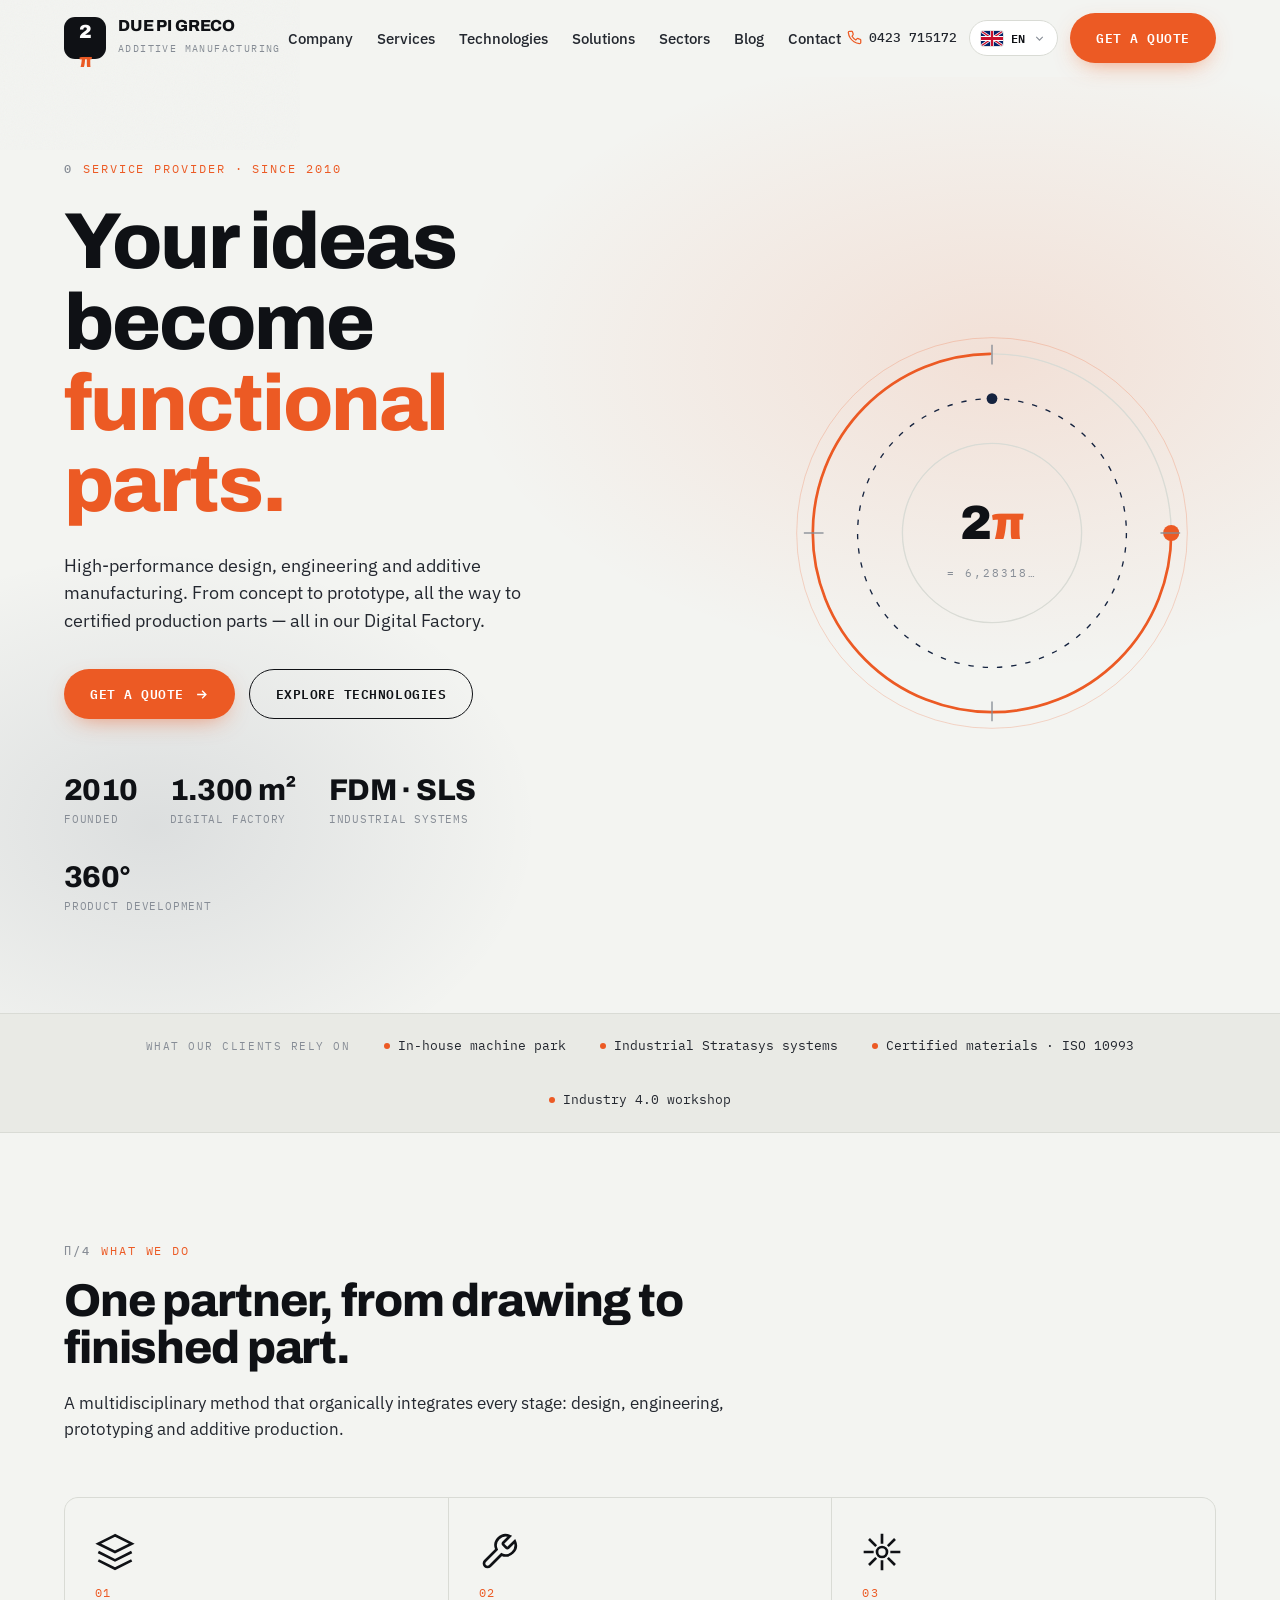
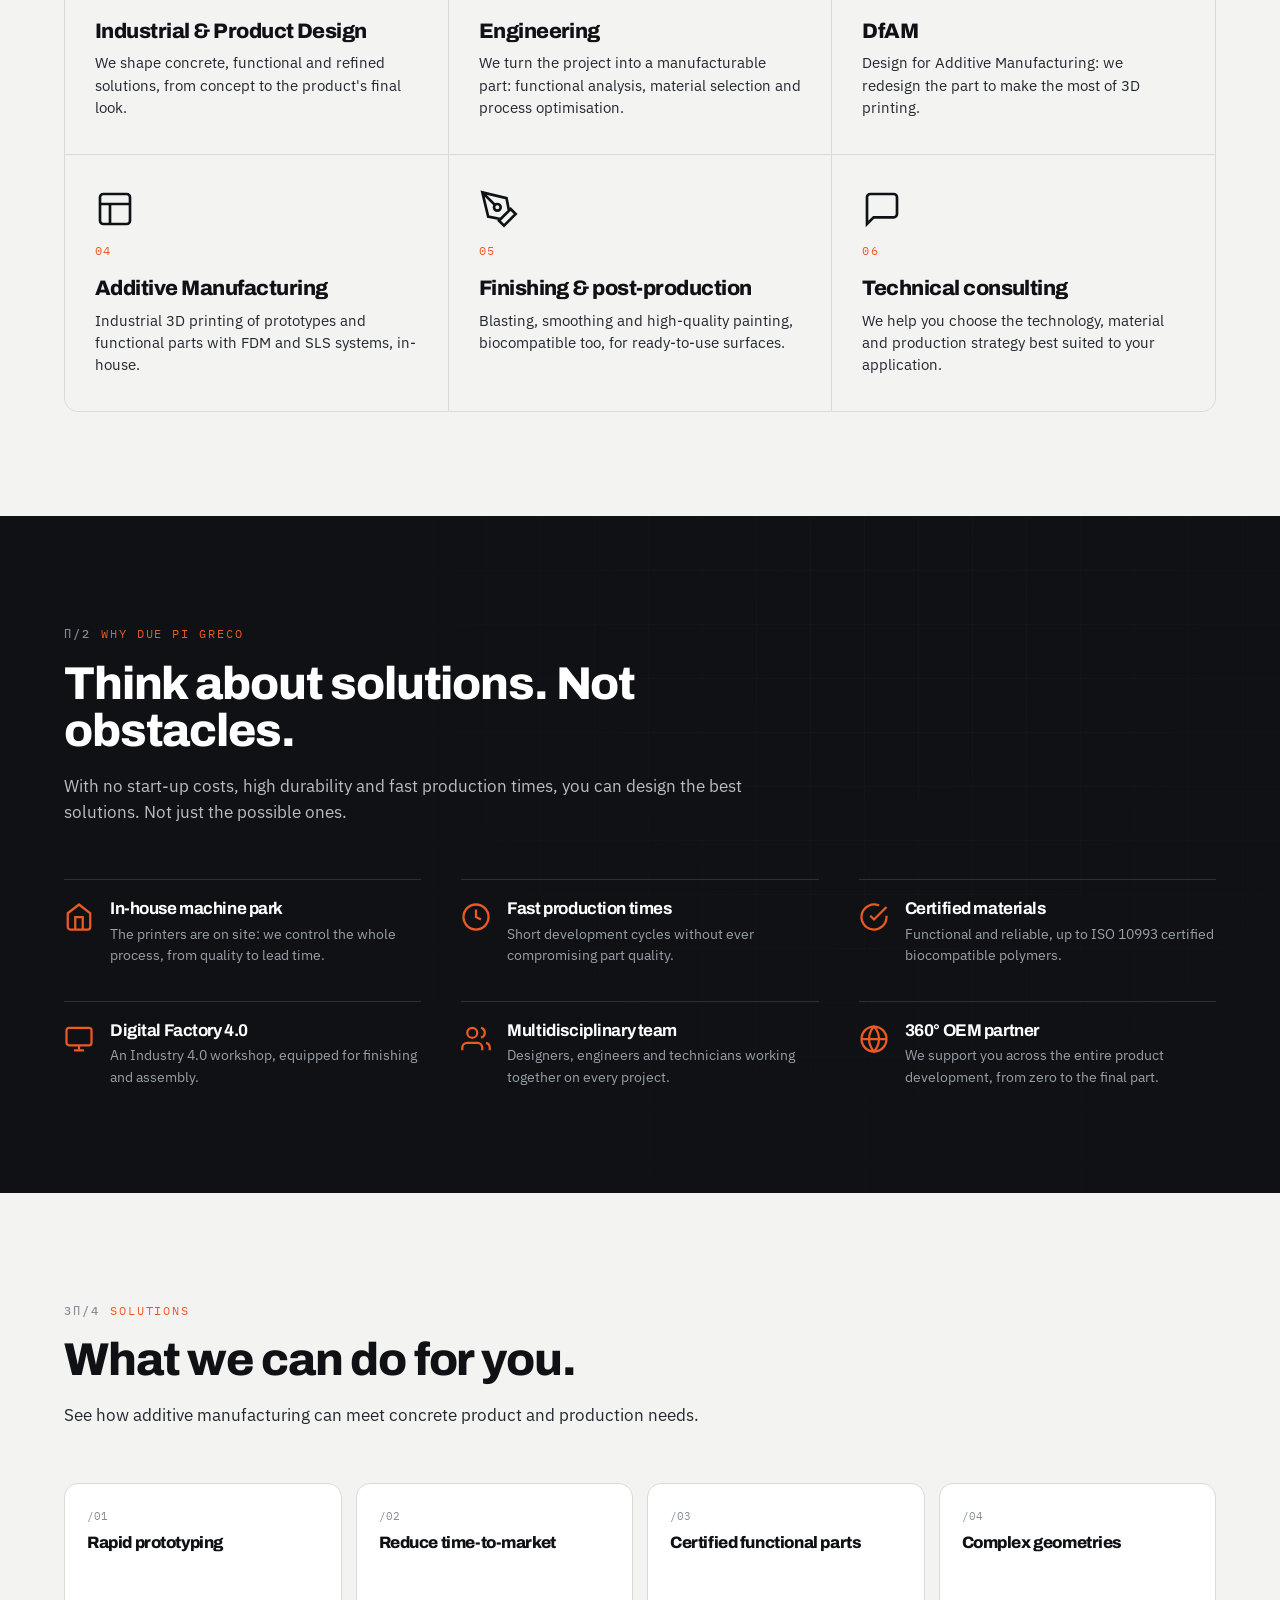
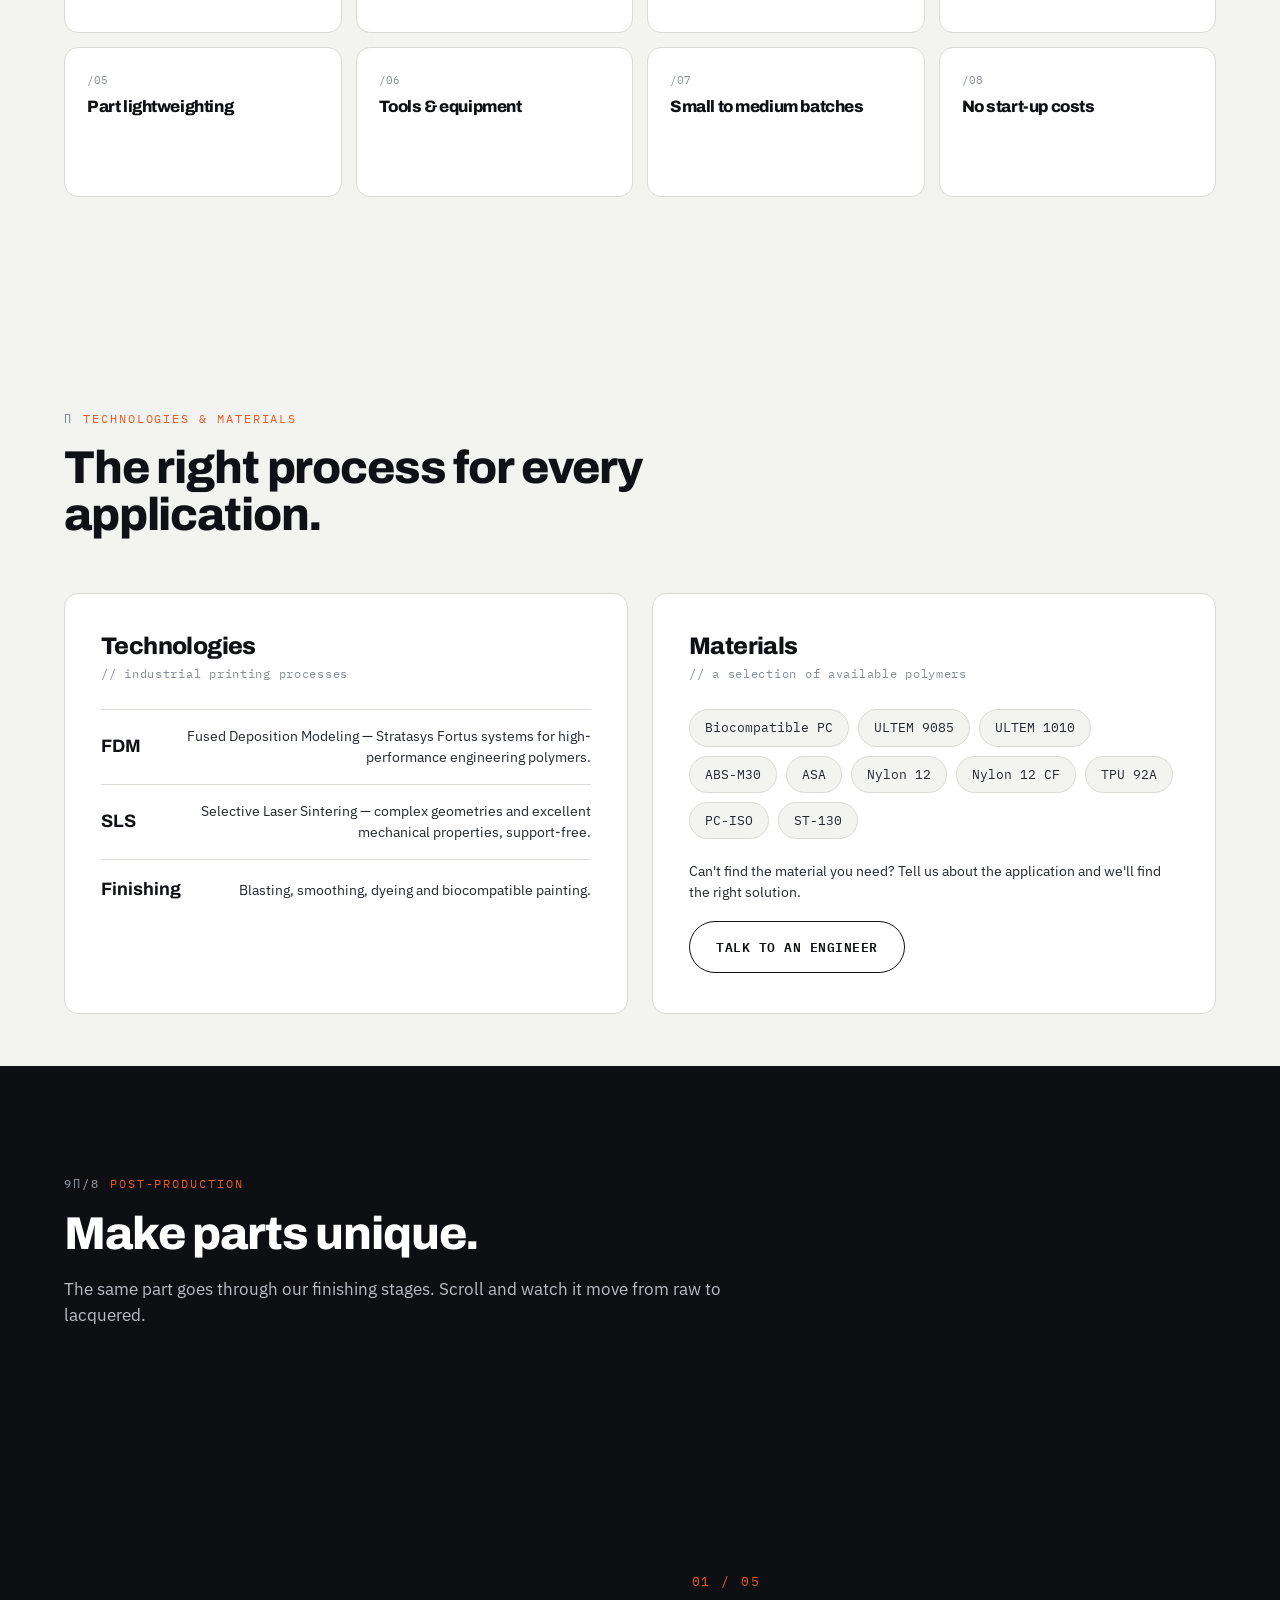
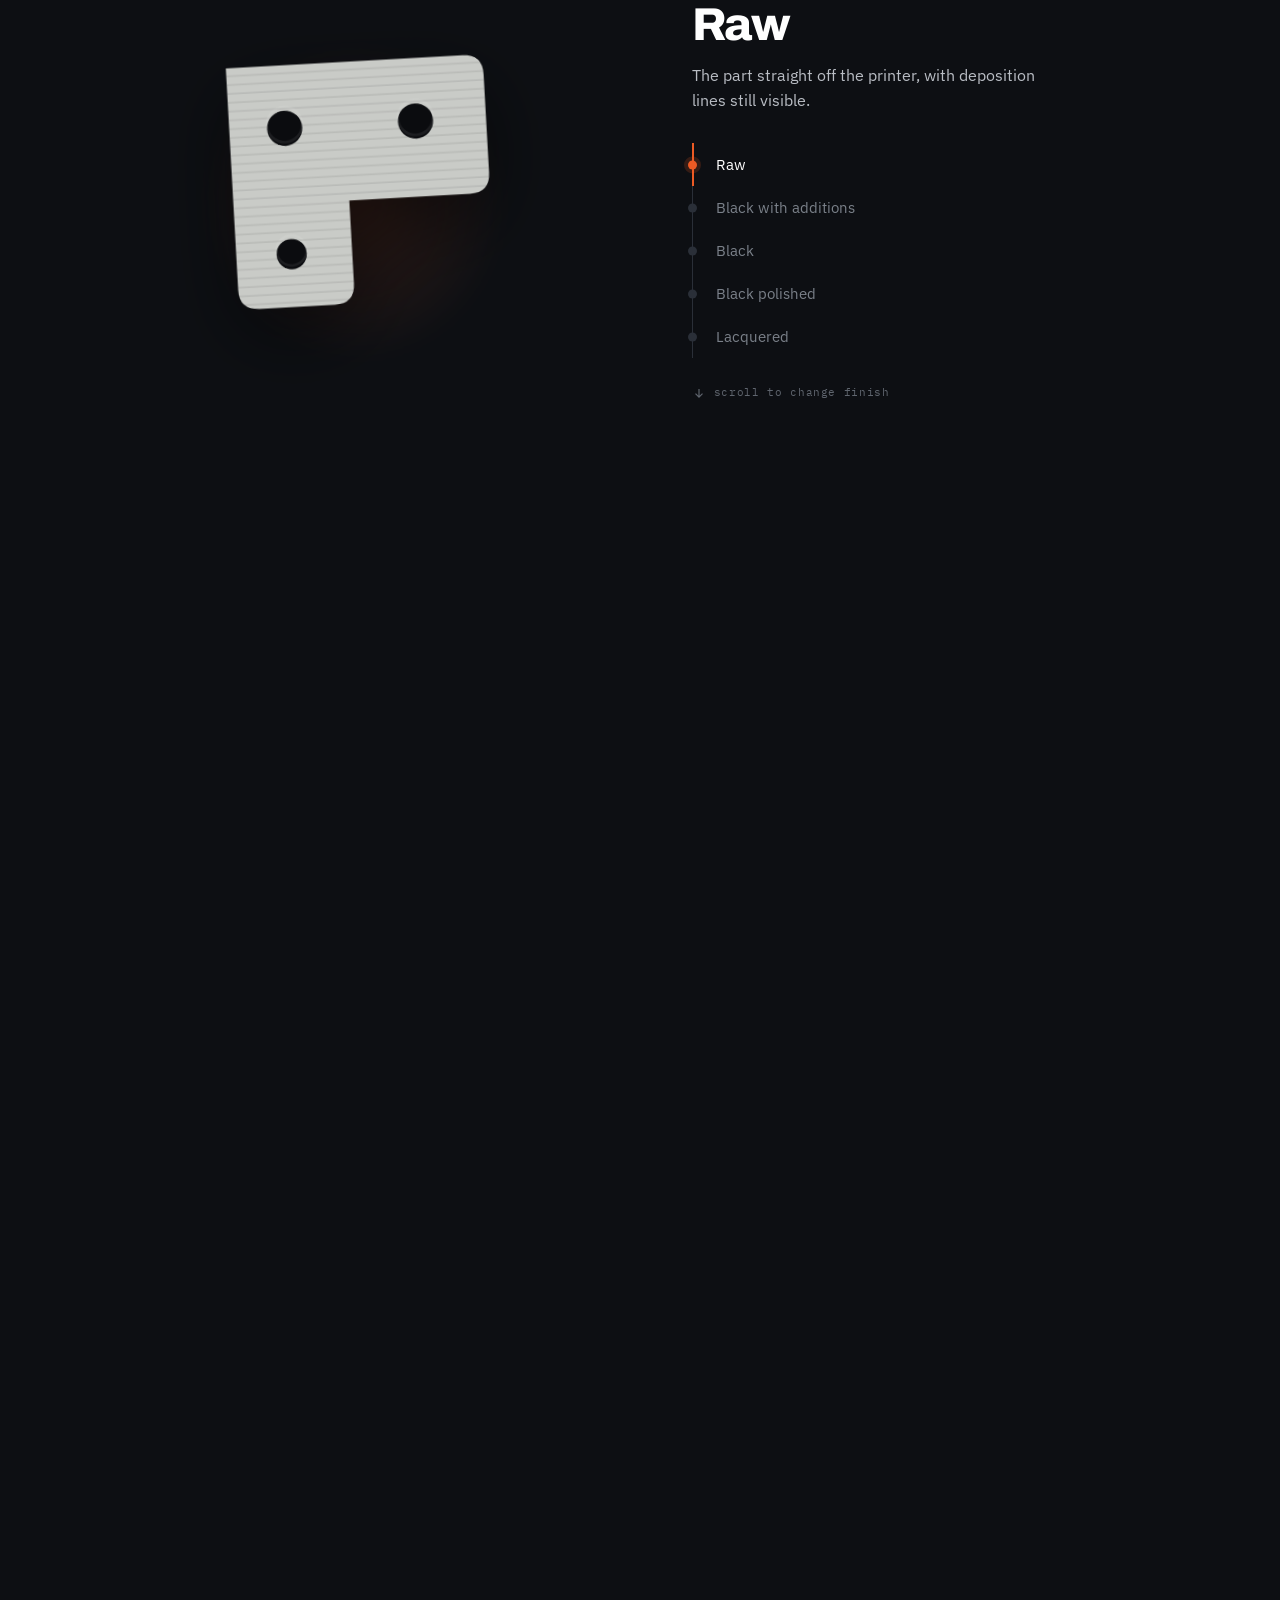
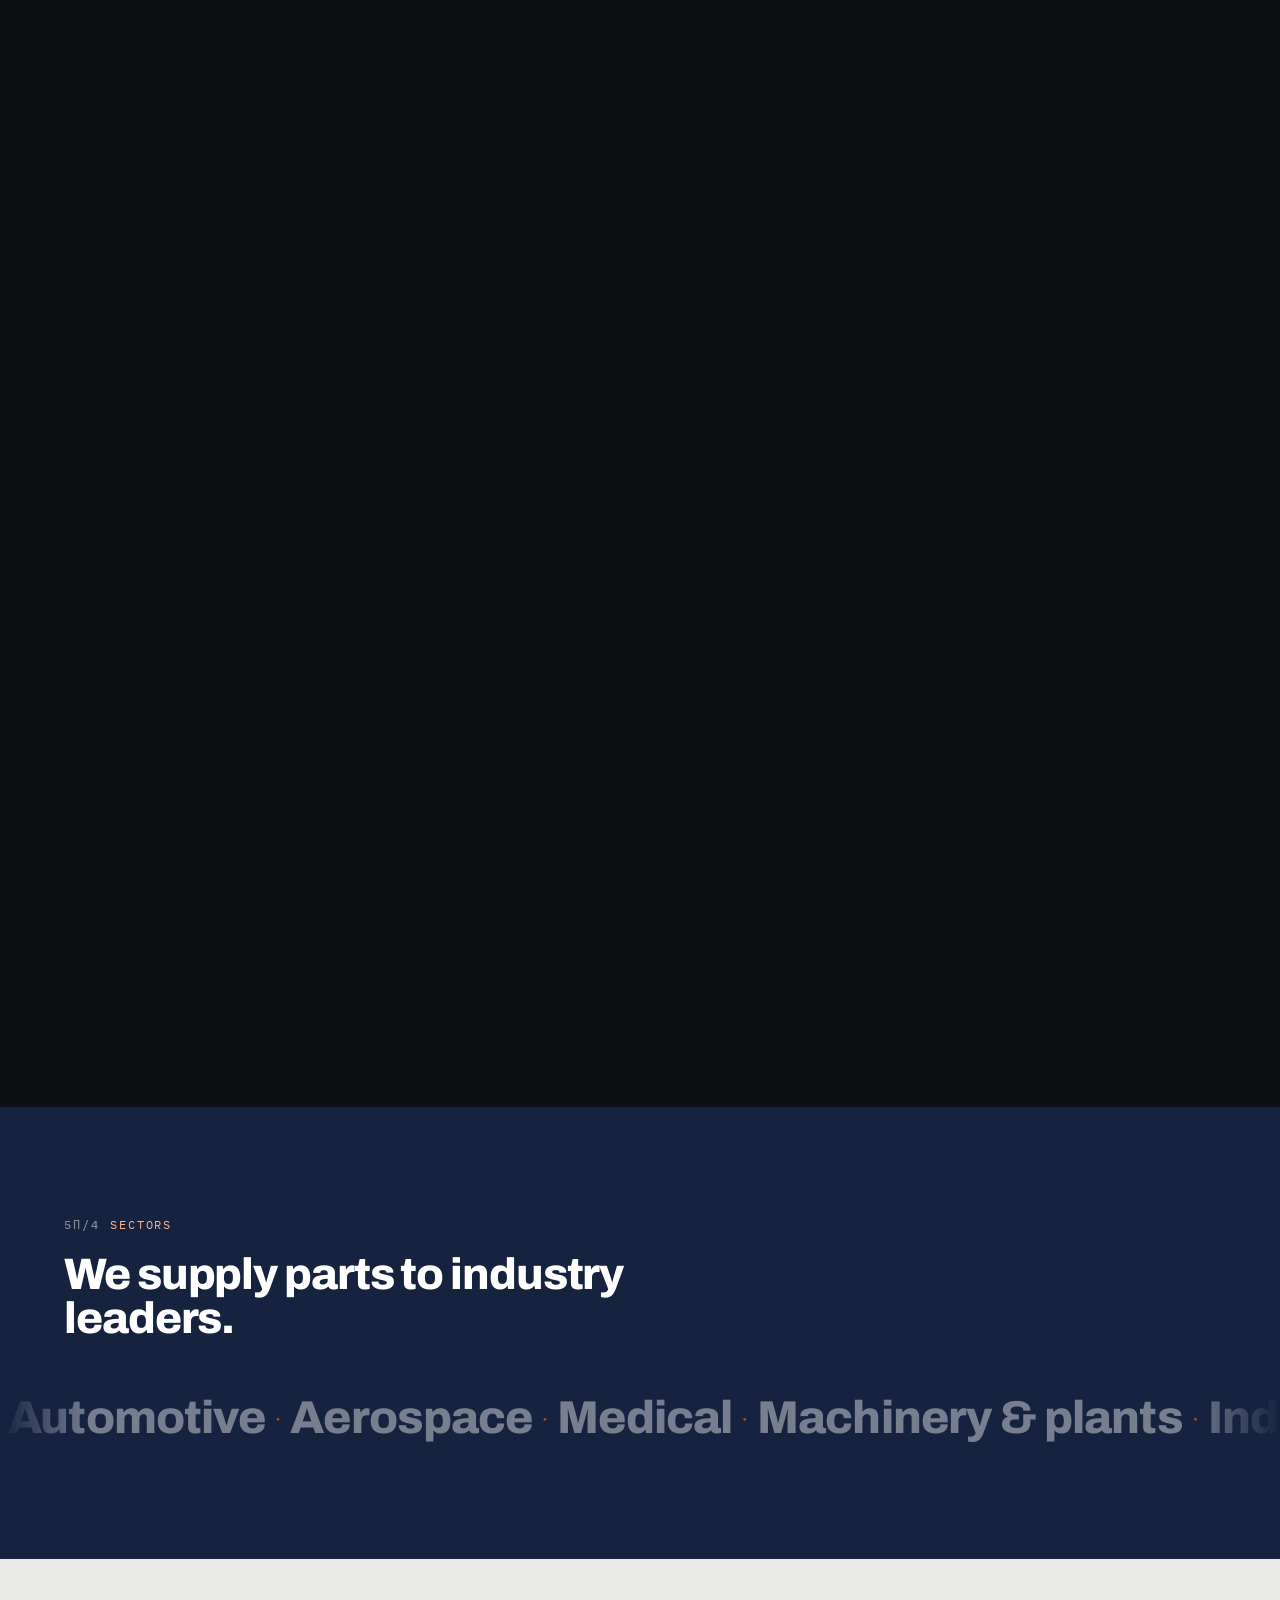
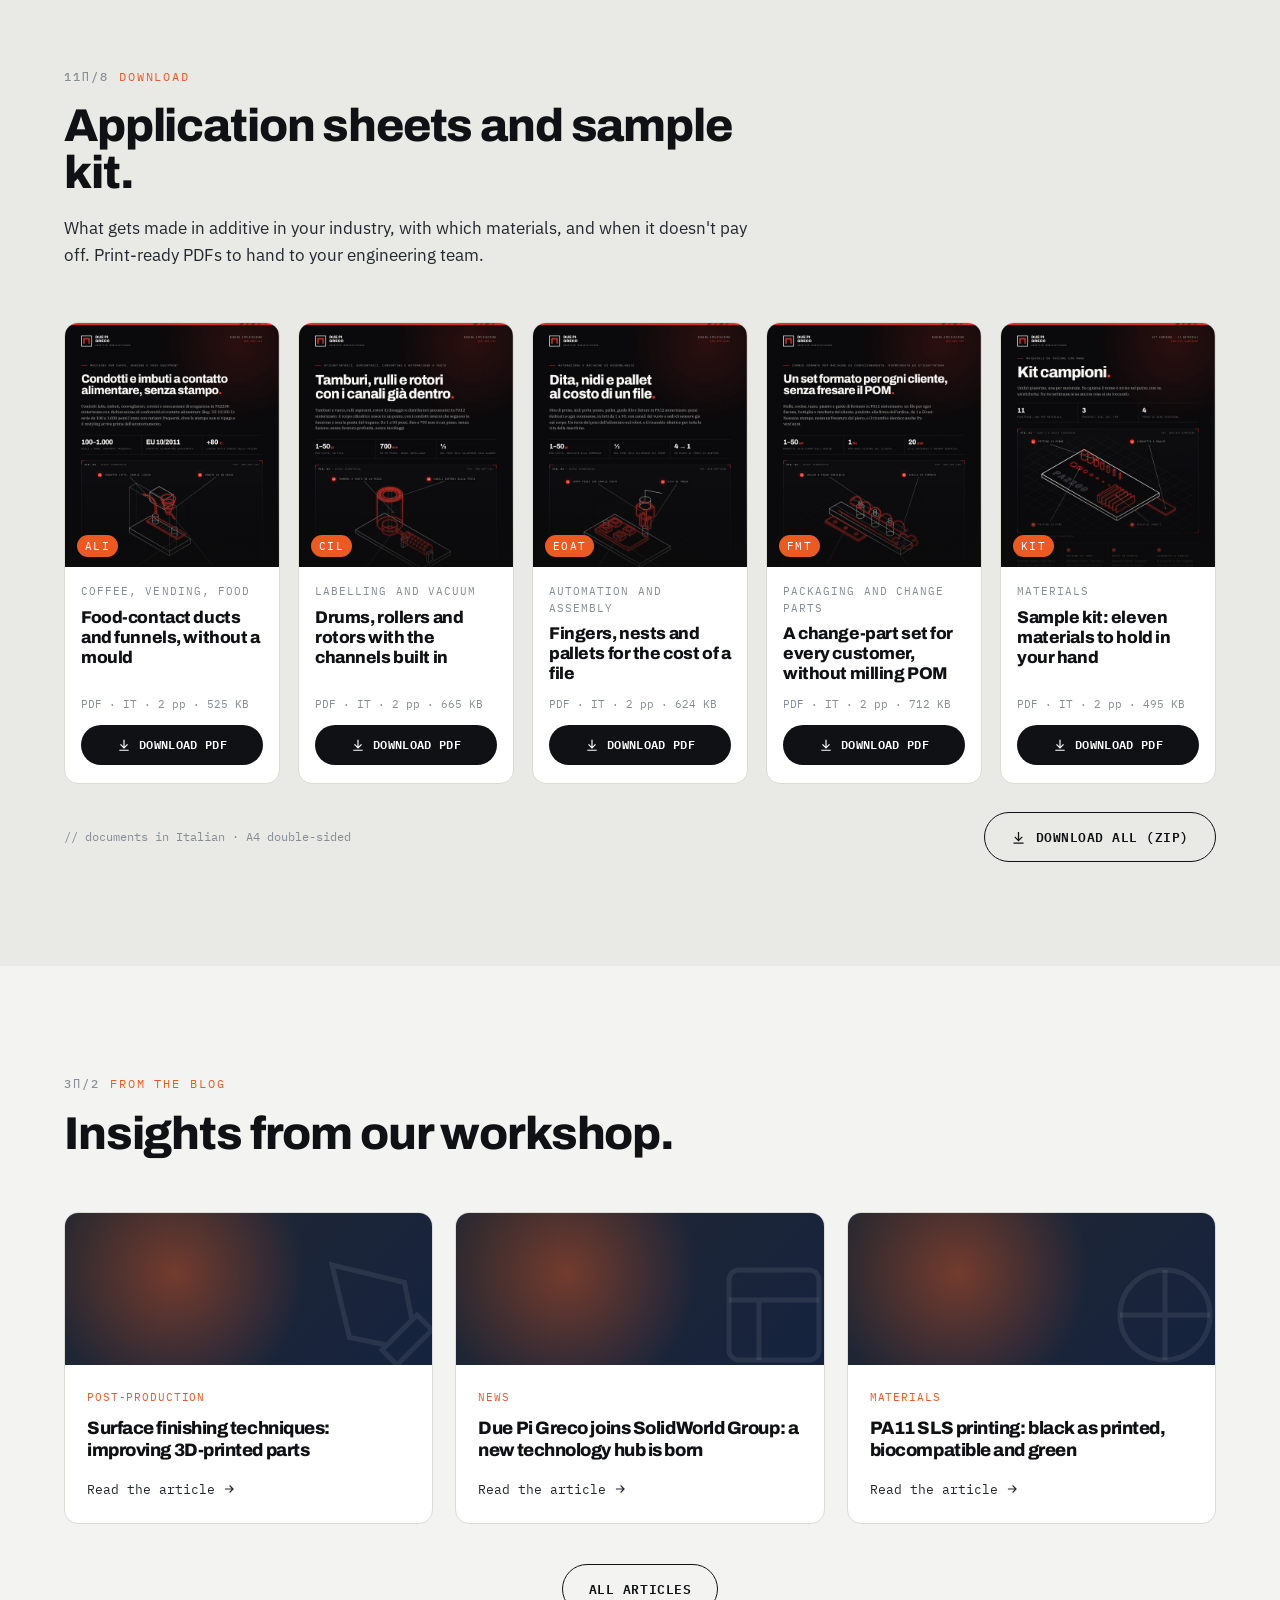
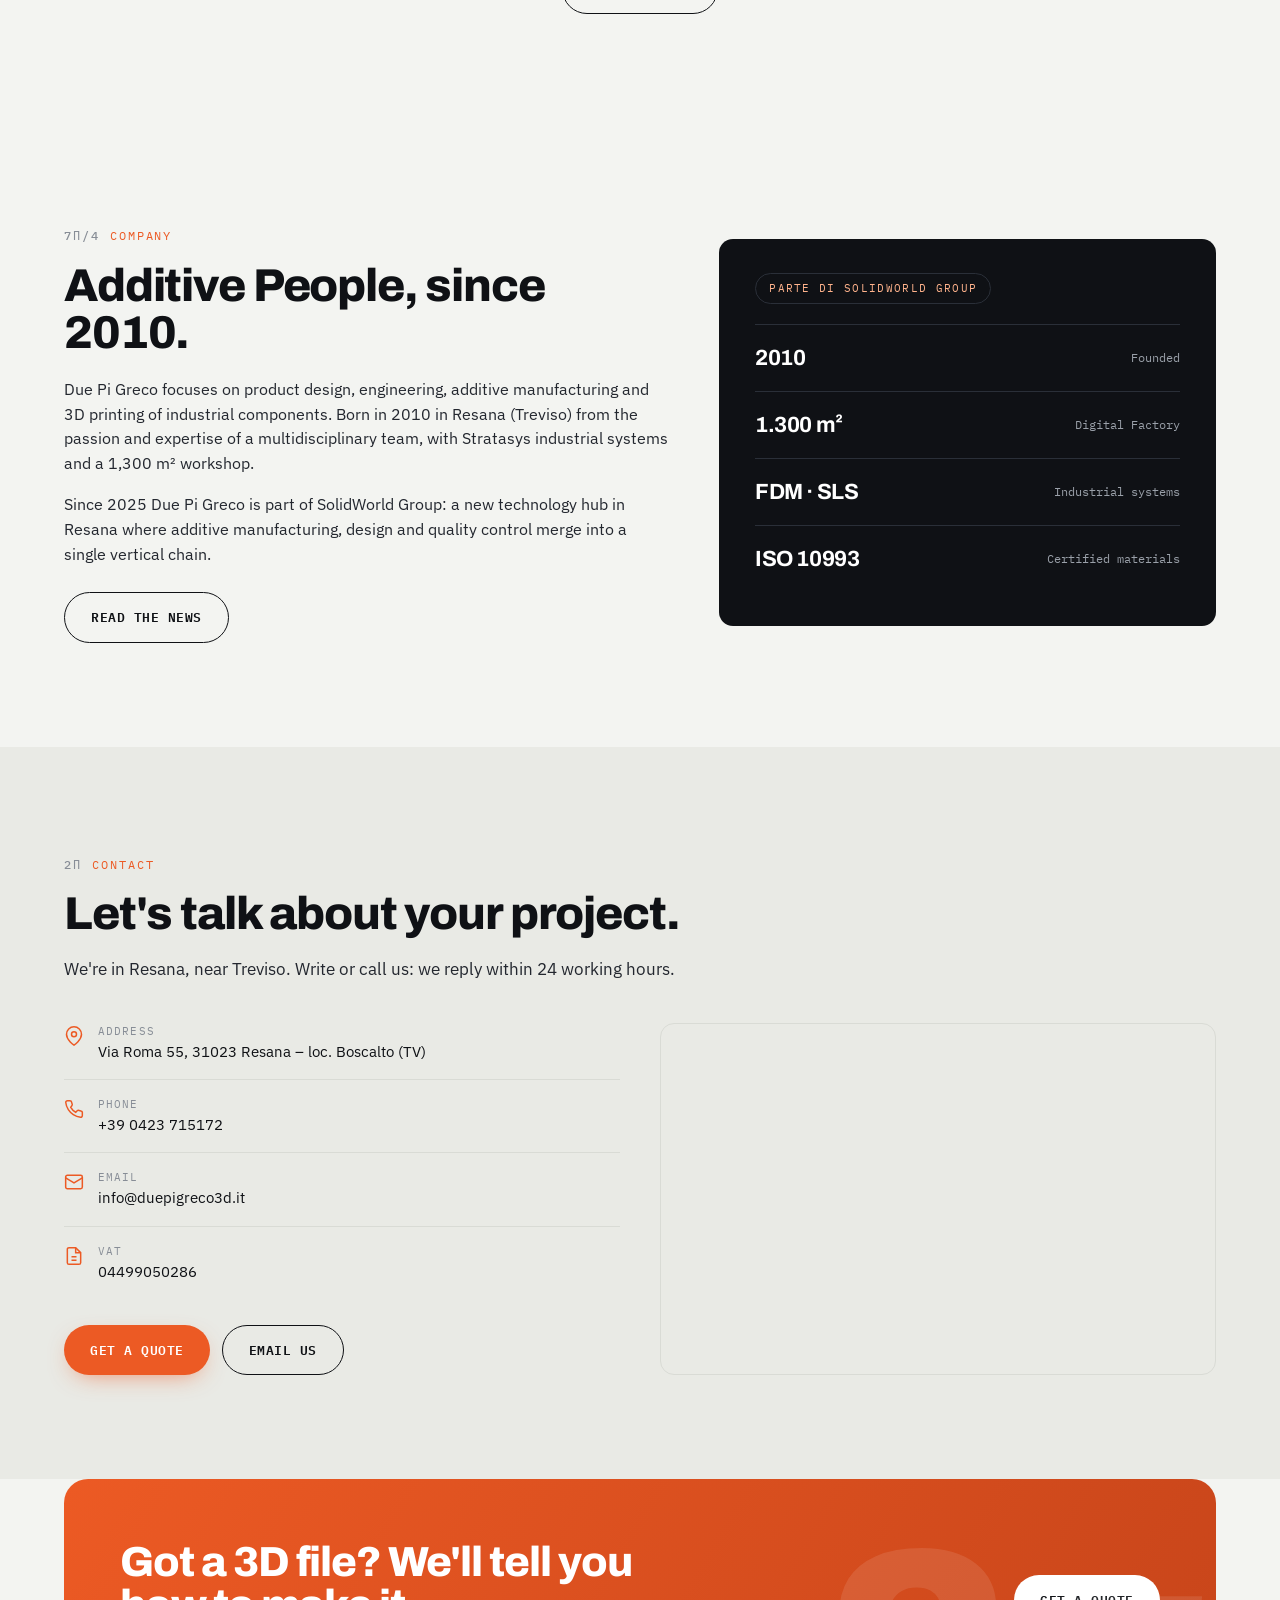
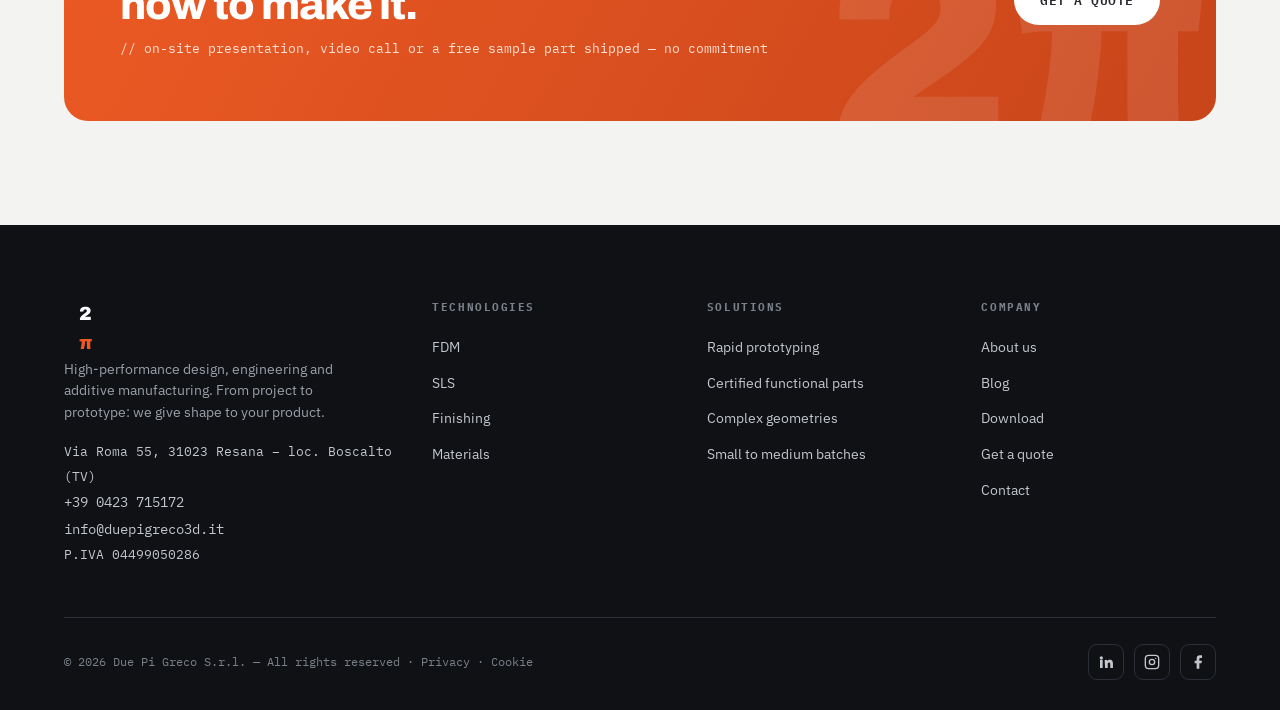
==== commit 74ed9a63: "Sito: sezione Download con le schede in PDF Nuova sezione #download in Index.html con anteprima dell" ====
--- a/Index.html
+++ b/Index.html
@@ -289,6 +289,28 @@
   .contact-cta{display:flex;gap:12px;flex-wrap:wrap;margin-top:26px}
   .contact-map{border-radius:var(--r);overflow:hidden;border:1px solid var(--line);min-height:330px}
   .contact-map iframe{width:100%;height:100%;min-height:330px;border:0;display:block}
+
+  /* download schede */
+  .downloads{background:var(--paper-2)}
+  .dl-grid{display:grid;grid-template-columns:repeat(5,1fr);gap:18px}
+  .dl-card{background:#fff;border:1px solid var(--line);border-radius:var(--r);overflow:hidden;display:flex;flex-direction:column;transition:.22s}
+  .dl-card:hover{transform:translateY(-5px);box-shadow:0 22px 48px -28px rgba(15,17,21,.5)}
+  .dl-thumb{aspect-ratio:210/240;background:#0b0b0c;overflow:hidden;position:relative}
+  .dl-thumb img{width:100%;height:auto;transition:transform .5s cubic-bezier(.2,.7,.2,1)}
+  .dl-card:hover .dl-thumb img{transform:scale(1.04)}
+  .dl-thumb::after{content:'';position:absolute;inset:auto 0 0 0;height:40%;background:linear-gradient(transparent,rgba(11,11,12,.85))}
+  .dl-code{position:absolute;left:12px;bottom:10px;z-index:1;font-family:var(--mono);font-size:10.5px;letter-spacing:.12em;color:#fff;background:var(--accent);padding:3px 8px;border-radius:999px}
+  .dl-body{padding:16px 16px 18px;display:flex;flex-direction:column;flex:1}
+  .dl-body small{font-family:var(--mono);font-size:10.5px;letter-spacing:.1em;text-transform:uppercase;color:var(--grey)}
+  .dl-body h3{font-size:17px;line-height:1.18;margin-top:8px;flex:1}
+  .dl-meta{font-family:var(--mono);font-size:11px;color:var(--grey);margin-top:12px}
+  .dl-btn{margin-top:12px;display:inline-flex;align-items:center;justify-content:center;gap:8px;font-family:var(--mono);font-weight:600;font-size:11.5px;letter-spacing:.03em;text-transform:uppercase;padding:11px 12px;border-radius:999px;background:var(--ink);color:#fff;transition:background .2s;white-space:nowrap}
+  .dl-btn svg{width:14px;height:14px}
+  .dl-btn:hover{background:var(--accent)}
+  .dl-foot{display:flex;align-items:center;justify-content:space-between;gap:18px;flex-wrap:wrap;margin-top:28px}
+  .dl-foot p{font-family:var(--mono);font-size:12px;color:var(--grey)}
+  @media (max-width:1100px){.dl-grid{grid-template-columns:repeat(3,1fr)}}
+  @media (max-width:760px){.dl-grid{grid-template-columns:repeat(2,1fr);gap:12px}.dl-body{padding:12px}.dl-body h3{font-size:15px}.dl-meta{font-size:10px}.dl-btn{font-size:10px;letter-spacing:0;padding:10px 8px;gap:5px}.dl-btn svg{width:12px;height:12px}}
   @media(max-width:980px){.az-grid,.contact-grid{grid-template-columns:1fr;gap:28px}}
 
   .reveal{opacity:0;transform:translateY(26px);filter:blur(6px);transition:opacity .7s cubic-bezier(.2,.7,.2,1),transform .7s cubic-bezier(.2,.7,.2,1),filter .7s}
@@ -359,7 +381,7 @@
     </div>
   </div>
   <div class="mobile-menu" id="mobileMenu">
-    <a href="#azienda" data-i18n="nav_az">Azienda</a><a href="#servizi" data-i18n="nav_serv">Servizi</a><a href="#tecnologie" data-i18n="nav_tech">Tecnologie</a><a href="#materiali" data-i18n="nav_mat">Materiali</a><a href="#finitura" data-i18n="nav_fin">Finitura</a><a href="#soluzioni" data-i18n="nav_sol">Soluzioni</a><a href="#settori" data-i18n="nav_sect">Settori</a><a href="#blog" data-i18n="nav_blog">Blog</a><a href="#contatti" data-i18n="nav_cont">Contatti</a>
+    <a href="#azienda" data-i18n="nav_az">Azienda</a><a href="#servizi" data-i18n="nav_serv">Servizi</a><a href="#tecnologie" data-i18n="nav_tech">Tecnologie</a><a href="#materiali" data-i18n="nav_mat">Materiali</a><a href="#finitura" data-i18n="nav_fin">Finitura</a><a href="#soluzioni" data-i18n="nav_sol">Soluzioni</a><a href="#settori" data-i18n="nav_sect">Settori</a><a href="#blog" data-i18n="nav_blog">Blog</a><a href="#download" data-i18n="nav_dl">Download</a><a href="#contatti" data-i18n="nav_cont">Contatti</a>
     <button class="btn btn-accent" onclick="openModal()" data-i18n="cta_quote">Richiedi preventivo</button>
   </div>
 </header>
@@ -531,6 +553,44 @@
   </div>
 </section>
 
+<section id="download" class="downloads">
+  <div class="wrap">
+    <div class="sec-head reveal">
+      <span class="eyebrow" data-rad="11π/8" data-i18n="dl_ey">Download</span>
+      <h2 data-i18n="dl_h2">Schede applicazione e kit campioni.</h2>
+      <p data-i18n="dl_p">Cosa si produce in additive nel vostro settore, con quali materiali e quando non conviene. PDF pronti da stampare o da girare all'ufficio tecnico.</p>
+    </div>
+    <div class="dl-grid reveal">
+      <div class="dl-card">
+        <a class="dl-thumb" href="schede/pdf/DPG_Scheda_ALI_IT.pdf" target="_blank" rel="noopener"><img src="schede/thumbs/DPG_Scheda_ALI_IT.jpg" alt="" loading="lazy" width="560" height="792"><span class="dl-code">ALI</span></a>
+        <div class="dl-body"><small data-i18n="dl_s1">Caffè, vending, food</small><h3 data-i18n="dl_t1">Condotti e imbuti a contatto alimentare, senza stampo</h3><span class="dl-meta">PDF · IT · 2 pp · 525 KB</span>
+          <a class="dl-btn" href="schede/pdf/DPG_Scheda_ALI_IT.pdf" download><svg viewBox="0 0 24 24" fill="none" stroke="currentColor" stroke-width="2"><path d="M12 3v12M6 11l6 6 6-6M4 21h16"/></svg><span data-i18n="dl_btn">Scarica PDF</span></a></div>
+      </div>
+      <div class="dl-card">
+        <a class="dl-thumb" href="schede/pdf/DPG_Scheda_CIL_IT.pdf" target="_blank" rel="noopener"><img src="schede/thumbs/DPG_Scheda_CIL_IT.jpg" alt="" loading="lazy" width="560" height="792"><span class="dl-code">CIL</span></a>
+        <div class="dl-body"><small data-i18n="dl_s2">Etichettatrici e vuoto</small><h3 data-i18n="dl_t2">Tamburi, rulli e rotori con i canali già dentro</h3><span class="dl-meta">PDF · IT · 2 pp · 665 KB</span>
+          <a class="dl-btn" href="schede/pdf/DPG_Scheda_CIL_IT.pdf" download><svg viewBox="0 0 24 24" fill="none" stroke="currentColor" stroke-width="2"><path d="M12 3v12M6 11l6 6 6-6M4 21h16"/></svg><span data-i18n="dl_btn">Scarica PDF</span></a></div>
+      </div>
+      <div class="dl-card">
+        <a class="dl-thumb" href="schede/pdf/DPG_Scheda_EOAT_IT.pdf" target="_blank" rel="noopener"><img src="schede/thumbs/DPG_Scheda_EOAT_IT.jpg" alt="" loading="lazy" width="560" height="792"><span class="dl-code">EOAT</span></a>
+        <div class="dl-body"><small data-i18n="dl_s3">Automazione e assemblaggio</small><h3 data-i18n="dl_t3">Dita, nidi e pallet al costo di un file</h3><span class="dl-meta">PDF · IT · 2 pp · 624 KB</span>
+          <a class="dl-btn" href="schede/pdf/DPG_Scheda_EOAT_IT.pdf" download><svg viewBox="0 0 24 24" fill="none" stroke="currentColor" stroke-width="2"><path d="M12 3v12M6 11l6 6 6-6M4 21h16"/></svg><span data-i18n="dl_btn">Scarica PDF</span></a></div>
+      </div>
+      <div class="dl-card">
+        <a class="dl-thumb" href="schede/pdf/DPG_Scheda_FMT_IT.pdf" target="_blank" rel="noopener"><img src="schede/thumbs/DPG_Scheda_FMT_IT.jpg" alt="" loading="lazy" width="560" height="792"><span class="dl-code">FMT</span></a>
+        <div class="dl-body"><small data-i18n="dl_s4">Confezionamento e formato</small><h3 data-i18n="dl_t4">Un set formato per ogni cliente, senza fresare il POM</h3><span class="dl-meta">PDF · IT · 2 pp · 712 KB</span>
+          <a class="dl-btn" href="schede/pdf/DPG_Scheda_FMT_IT.pdf" download><svg viewBox="0 0 24 24" fill="none" stroke="currentColor" stroke-width="2"><path d="M12 3v12M6 11l6 6 6-6M4 21h16"/></svg><span data-i18n="dl_btn">Scarica PDF</span></a></div>
+      </div>
+      <div class="dl-card">
+        <a class="dl-thumb" href="schede/pdf/DPG_Kit_Campioni_IT.pdf" target="_blank" rel="noopener"><img src="schede/thumbs/DPG_Kit_Campioni_IT.jpg" alt="" loading="lazy" width="560" height="792"><span class="dl-code">KIT</span></a>
+        <div class="dl-body"><small data-i18n="dl_s5">Materiali</small><h3 data-i18n="dl_t5">Kit campioni: undici materiali da toccare con mano</h3><span class="dl-meta">PDF · IT · 2 pp · 495 KB</span>
+          <a class="dl-btn" href="schede/pdf/DPG_Kit_Campioni_IT.pdf" download><svg viewBox="0 0 24 24" fill="none" stroke="currentColor" stroke-width="2"><path d="M12 3v12M6 11l6 6 6-6M4 21h16"/></svg><span data-i18n="dl_btn">Scarica PDF</span></a></div>
+      </div>
+    </div>
+    <div class="dl-foot reveal"><p data-i18n="dl_lang">// documenti in italiano · A4 fronte/retro</p><a class="btn btn-ghost" href="schede/pdf/DPG_Schede_IT.zip" download><svg style="width:15px;height:15px" viewBox="0 0 24 24" fill="none" stroke="currentColor" stroke-width="2"><path d="M12 3v12M6 11l6 6 6-6M4 21h16"/></svg><span data-i18n="dl_all">Scarica tutte (ZIP)</span></a></div>
+  </div>
+</section>
+
 <section id="blog">
   <div class="wrap">
     <div class="sec-head reveal">
@@ -609,7 +669,7 @@
       </div>
       <div class="foot-col"><h4 data-i18n="foot_tech">Tecnologie</h4><ul><li><a href="#tecnologie">FDM</a></li><li><a href="#tecnologie">SLS</a></li><li><a href="#finitura" data-i18n="nav_fin">Finitura</a></li><li><a href="#materiali" data-i18n="nav_mat">Materiali</a></li></ul></div>
       <div class="foot-col"><h4 data-i18n="foot_sol">Soluzioni</h4><ul><li><a href="#soluzioni" data-i18n="sol1">Prototipazione rapida</a></li><li><a href="#soluzioni" data-i18n="sol3">Componenti funzionali certificati</a></li><li><a href="#soluzioni" data-i18n="sol4">Geometrie complesse</a></li><li><a href="#soluzioni" data-i18n="sol7">Piccole e medie serie</a></li></ul></div>
-      <div class="foot-col"><h4 data-i18n="foot_comp">Azienda</h4><ul><li><a href="#azienda" data-i18n="foot_about">Chi siamo</a></li><li><a href="#blog" data-i18n="foot_blog">Blog</a></li><li><a href="#" onclick="openModal();return false;" data-i18n="foot_quote">Preventivo</a></li><li><a href="#contatti" data-i18n="foot_contact">Contatti</a></li></ul></div>
+      <div class="foot-col"><h4 data-i18n="foot_comp">Azienda</h4><ul><li><a href="#azienda" data-i18n="foot_about">Chi siamo</a></li><li><a href="#blog" data-i18n="foot_blog">Blog</a></li><li><a href="#download" data-i18n="nav_dl">Download</a></li><li><a href="#" onclick="openModal();return false;" data-i18n="foot_quote">Preventivo</a></li><li><a href="#contatti" data-i18n="foot_contact">Contatti</a></li></ul></div>
     </div>
     <div class="foot-bottom">
       <small>© 2026 Due Pi Greco S.r.l. — <span data-i18n="foot_rights">Tutti i diritti riservati</span> · <a href="https://duepigreco3d.it/" target="_blank" rel="noopener" data-i18n="foot_privacy">Privacy</a> · <a href="https://duepigreco3d.it/" target="_blank" rel="noopener" data-i18n="foot_cookie">Cookie</a></small>
@@ -668,11 +728,11 @@
   };
   const LANGS=[['it','Italiano'],['en','English'],['de','Deutsch'],['fr','Français'],['es','Español']];
   const I18N={
-   it:{nav_serv:"Servizi",nav_tech:"Tecnologie",nav_mat:"Materiali",nav_fin:"Finitura",nav_sol:"Soluzioni",nav_sect:"Settori",nav_blog:"Blog",cta_quote:"Richiedi preventivo",hero_ey:"Service provider · dal 2010",hero_h1a:"Le tue idee diventano",hero_h1b:"componenti funzionali.",hero_lead:"Design, ingegnerizzazione e additive manufacturing ad alte prestazioni. Dal progetto al prototipo, fino alla produzione di parti e componenti certificati — tutto nella nostra Digital Factory.",hero_cta2:"Esplora le tecnologie",st_found:"Anno di fondazione",st_factory:"Digital Factory",st_sys:"Sistemi industriali",st_dev:"Sviluppo prodotto",trust_lbl:"Su cui contano i nostri clienti",trust_1:"Parco macchine di proprietà",trust_2:"Sistemi industriali Stratasys",trust_3:"Materiali certificati · ISO 10993",trust_4:"Officina Industria 4.0",svc_ey:"Cosa facciamo",svc_h2:"Un unico partner, dal disegno al pezzo finito.",svc_p:"Una metodologia multidisciplinare che integra in modo organico tutte le fasi: design, progettazione, ingegnerizzazione, prototipazione e produzione additiva.",svc1_t:"Industrial & Product Design",svc1_d:"Diamo forma a soluzioni concrete, funzionali ed esteticamente curate, dal concept all'aspetto finale del prodotto.",svc2_t:"Ingegnerizzazione",svc2_d:"Trasformiamo il progetto in un componente producibile: analisi funzionale, scelta dei materiali e ottimizzazione del processo.",svc3_t:"DfAM",svc3_d:"Design for Additive Manufacturing: riprogettiamo il pezzo per sfruttare al massimo i vantaggi della stampa 3D.",svc4_t:"Additive Manufacturing",svc4_d:"Stampa 3D industriale di prototipi e componenti funzionali con sistemi FDM e SLS, direttamente in azienda.",svc5_t:"Finitura & post-produzione",svc5_d:"Sabbiatura, levigatura e verniciatura di alta qualità, anche biocompatibile, per superfici pronte all'uso.",svc6_t:"Consulenza tecnica",svc6_d:"Ti affianchiamo nella scelta di tecnologia, materiale e strategia produttiva più adatta alla tua applicazione.",why_ey:"Perché Due Pi Greco",why_h2:"Pensa alle soluzioni. Non agli ostacoli.",why_p:"Senza costi di avviamento, con alta durabilità e tempi di produzione rapidi, puoi progettare le soluzioni migliori. Non solo quelle possibili.",why1_t:"Parco macchine di proprietà",why1_d:"Le stampanti sono in azienda: controlliamo l'intero processo, dalla qualità ai tempi.",why2_t:"Tempi di produzione rapidi",why2_d:"Cicli di sviluppo brevi senza mai sacrificare la qualità del componente.",why3_t:"Materiali certificati",why3_d:"Funzionali e affidabili, fino a polimeri biocompatibili certificati ISO 10993.",why4_t:"Digital Factory 4.0",why4_d:"Un'officina in ottica Industria 4.0, con attrezzature per finitura e assemblaggio.",why5_t:"Team multidisciplinare",why5_d:"Designer, ingegneri e tecnici che lavorano insieme su ogni progetto.",why6_t:"Partner OEM a 360°",why6_d:"Ti seguiamo lungo l'intero sviluppo del prodotto, da zero al componente finale.",sol_ey:"Soluzioni",sol_h2:"Cosa possiamo fare per te.",sol_p:"Scopri come l'additive manufacturing può rispondere a esigenze concrete di prodotto e produzione.",sol1:"Prototipazione rapida",sol2:"Riduci il time-to-market",sol3:"Componenti funzionali certificati",sol4:"Geometrie complesse",sol5:"Alleggerimento delle parti",sol6:"Attrezzature e utensili",sol7:"Piccole e medie serie",sol8:"Nessun costo di avviamento",tm_ey:"Tecnologie & Materiali",tm_h2:"Il processo giusto per ogni applicazione.",tech_t:"Tecnologie",tech_sub:"// processi di stampa industriali",tech_fdm_d:"Fused Deposition Modeling — sistemi Stratasys Fortus per polimeri tecnici ad alte prestazioni.",tech_sls_d:"Sinterizzazione laser selettiva — geometrie complesse e ottime proprietà meccaniche, senza supporti.",tech_fin:"Finitura",tech_fin_d:"Sabbiatura, levigatura, tintura e verniciatura biocompatibile.",mat_t:"Materiali",mat_sub:"// una selezione dei polimeri disponibili",mat_bio:"PC biocompatibile",mat_note:"Non trovi il materiale che ti serve? Raccontaci l'applicazione: troviamo la soluzione su misura.",mat_btn:"Parla con un tecnico",fin_ey:"Post-produzione",fin_h2:"Rendi i pezzi unici.",fin_p:"Lo stesso componente attraversa le nostre fasi di finitura. Scorri e guardalo passare dal grezzo al verniciato.",fin_hint:"scorri per cambiare finitura",fin_n0:"Grezzo",fin_n1:"Nero con additivi",fin_n2:"Nero",fin_n3:"Nero lucidato",fin_n4:"Verniciato",fin_d0:"Il pezzo come esce dalla stampa, con le linee di deposizione ancora visibili.",fin_d1:"Primer e riempitivo chiudono le porosità e preparano la superficie.",fin_d2:"Colorazione uniforme su tutta la superficie del componente.",fin_d3:"Levigatura progressiva fino a una finitura liscia e brillante.",fin_d4:"Verniciatura di alta qualità, anche biocompatibile, pronta all'uso.",sect_ey:"Settori",sect_h2:"Forniamo parti ai leader dell'industria.",sect_1:"Automotive",sect_2:"Aerospace",sect_3:"Medicale",sect_4:"Macchinari & impianti",sect_5:"Industrial design",sect_6:"Robotica",sect_7:"Beni di consumo",blog_ey:"Dal blog",blog_h2:"Approfondimenti dal nostro laboratorio.",blog1_c:"Post-produzione",blog1_t:"Tecniche di finitura superficiale: migliorare le parti stampate in 3D",blog2_c:"Tecnologie",blog2_t:"La nuova stampante SLS Formlabs è arrivata in Digital Factory",blog3_c:"Qualità",blog3_t:"Omogeneità nella stampa 3D: un fattore chiave per la qualità",blog_more:"Leggi l'articolo",band_h2:"Hai un file 3D? Ti diciamo come realizzarlo.",band_p:"// presentazione, video-call o spedizione di un dettaglio campione, senza impegno",band_btn:"Richiedi preventivo",foot_p:"Design, engineering e additive manufacturing ad alte prestazioni. Dal progetto al prototipo: diamo forma al tuo prodotto.",foot_tech:"Tecnologie",foot_sol:"Soluzioni",foot_comp:"Azienda",foot_about:"Chi siamo",foot_blog:"Blog",foot_quote:"Preventivo",foot_contact:"Contatti",foot_rights:"Tutti i diritti riservati",foot_privacy:"Privacy",foot_cookie:"Cookie",mod_title:"Richiedi preventivo",mod_sub:"Abbiamo il nostro parco macchine: troviamo la soluzione su misura per ogni applicazione.",mod_c1_t:"Ho un file 3D e voglio un preventivo",mod_c1_s:"Carica STL/STEP e ricevi una valutazione",mod_c2_t:"Voglio saperne di più sull'offerta",mod_c2_s:"Parla con un tecnico, senza impegno",mod_file:"Il tuo file 3D",mod_drop:"Trascina qui il file o sfoglia",mod_drop_s:"STL, STEP, OBJ, 3MF · max 100 MB",mod_size:"Dimensione massima del pezzo",mod_tech:"Tecnologia",mod_tech_auto:"Consigliami voi",mod_qty:"Quantità",mod_back:"Indietro",mod_continue:"Continua",mod_name:"Nome e cognome",mod_company:"Azienda",mod_email:"Email",mod_phone:"Telefono",mod_msg:"Messaggio",mod_msg_ph:"Raccontaci la tua applicazione...",mod_restart:"Ricomincia",mod_send:"Invia richiesta",mod_done_t:"Richiesta inviata!",mod_done_p:"Grazie. Il nostro team ti spiegherà come lavoriamo e come valutiamo gli ordini. Ti ricontattiamo entro 24 ore lavorative.",mod_close:"Chiudi",mod_step:"passo {n} / 3",mod_done_lbl:"completato · 2π",nav_az:"Azienda",nav_cont:"Contatti",az_ey:"Azienda",az_h2:"Additive People, dal 2010.",az_p1:"Due Pi Greco si occupa di design del prodotto, ingegnerizzazione, manifattura additiva e stampa 3D di componenti industriali. Nasce nel 2010 a Resana (Treviso) dalla passione e dall'esperienza di un team multidisciplinare, con sistemi industriali Stratasys e un laboratorio di 1.300 m².",az_p2:"Dal 2025 Due Pi Greco fa parte di SolidWorld Group: un nuovo Polo Tecnologico a Resana dove additive manufacturing, progettazione e controllo qualità si integrano in un'unica filiera verticale.",az_cta:"Leggi le novità",cont_ey:"Contatti",cont_h2:"Parliamo del tuo progetto.",cont_p:"Siamo a Resana, in provincia di Treviso. Scrivici o chiamaci: ti rispondiamo entro 24 ore lavorative.",cont_addr:"Indirizzo",cont_phone_l:"Telefono",cont_email_l:"Email",cont_vat_l:"P.IVA",cont_mail:"Scrivici una mail",blog_all:"Tutti gli articoli",blog2_c:"Novità",blog2_t:"Due Pi Greco entra nel SolidWorld Group: nasce un nuovo Polo Tecnologico",blog3_c:"Materiali",blog3_t:"PA11 da stampa SLS: nero da macchina, biocompatibile e green"}
-   ,en:{nav_serv:"Services",nav_tech:"Technologies",nav_mat:"Materials",nav_fin:"Finishing",nav_sol:"Solutions",nav_sect:"Sectors",nav_blog:"Blog",cta_quote:"Get a quote",hero_ey:"Service provider · since 2010",hero_h1a:"Your ideas become",hero_h1b:"functional parts.",hero_lead:"High-performance design, engineering and additive manufacturing. From concept to prototype, all the way to certified production parts — all in our Digital Factory.",hero_cta2:"Explore technologies",st_found:"Founded",st_factory:"Digital Factory",st_sys:"Industrial systems",st_dev:"Product development",trust_lbl:"What our clients rely on",trust_1:"In-house machine park",trust_2:"Industrial Stratasys systems",trust_3:"Certified materials · ISO 10993",trust_4:"Industry 4.0 workshop",svc_ey:"What we do",svc_h2:"One partner, from drawing to finished part.",svc_p:"A multidisciplinary method that organically integrates every stage: design, engineering, prototyping and additive production.",svc1_t:"Industrial & Product Design",svc1_d:"We shape concrete, functional and refined solutions, from concept to the product's final look.",svc2_t:"Engineering",svc2_d:"We turn the project into a manufacturable part: functional analysis, material selection and process optimisation.",svc3_t:"DfAM",svc3_d:"Design for Additive Manufacturing: we redesign the part to make the most of 3D printing.",svc4_t:"Additive Manufacturing",svc4_d:"Industrial 3D printing of prototypes and functional parts with FDM and SLS systems, in-house.",svc5_t:"Finishing & post-production",svc5_d:"Blasting, smoothing and high-quality painting, biocompatible too, for ready-to-use surfaces.",svc6_t:"Technical consulting",svc6_d:"We help you choose the technology, material and production strategy best suited to your application.",why_ey:"Why Due Pi Greco",why_h2:"Think about solutions. Not obstacles.",why_p:"With no start-up costs, high durability and fast production times, you can design the best solutions. Not just the possible ones.",why1_t:"In-house machine park",why1_d:"The printers are on site: we control the whole process, from quality to lead time.",why2_t:"Fast production times",why2_d:"Short development cycles without ever compromising part quality.",why3_t:"Certified materials",why3_d:"Functional and reliable, up to ISO 10993 certified biocompatible polymers.",why4_t:"Digital Factory 4.0",why4_d:"An Industry 4.0 workshop, equipped for finishing and assembly.",why5_t:"Multidisciplinary team",why5_d:"Designers, engineers and technicians working together on every project.",why6_t:"360° OEM partner",why6_d:"We support you across the entire product development, from zero to the final part.",sol_ey:"Solutions",sol_h2:"What we can do for you.",sol_p:"See how additive manufacturing can meet concrete product and production needs.",sol1:"Rapid prototyping",sol2:"Reduce time-to-market",sol3:"Certified functional parts",sol4:"Complex geometries",sol5:"Part lightweighting",sol6:"Tools & equipment",sol7:"Small to medium batches",sol8:"No start-up costs",tm_ey:"Technologies & Materials",tm_h2:"The right process for every application.",tech_t:"Technologies",tech_sub:"// industrial printing processes",tech_fdm_d:"Fused Deposition Modeling — Stratasys Fortus systems for high-performance engineering polymers.",tech_sls_d:"Selective Laser Sintering — complex geometries and excellent mechanical properties, support-free.",tech_fin:"Finishing",tech_fin_d:"Blasting, smoothing, dyeing and biocompatible painting.",mat_t:"Materials",mat_sub:"// a selection of available polymers",mat_bio:"Biocompatible PC",mat_note:"Can't find the material you need? Tell us about the application and we'll find the right solution.",mat_btn:"Talk to an engineer",fin_ey:"Post-production",fin_h2:"Make parts unique.",fin_p:"The same part goes through our finishing stages. Scroll and watch it move from raw to lacquered.",fin_hint:"scroll to change finish",fin_n0:"Raw",fin_n1:"Black with additions",fin_n2:"Black",fin_n3:"Black polished",fin_n4:"Lacquered",fin_d0:"The part straight off the printer, with deposition lines still visible.",fin_d1:"Primer and filler close the porosity and prepare the surface.",fin_d2:"Uniform colour across the whole surface of the part.",fin_d3:"Progressive smoothing to a sleek, glossy finish.",fin_d4:"High-quality painting, biocompatible too, ready to use.",sect_ey:"Sectors",sect_h2:"We supply parts to industry leaders.",sect_1:"Automotive",sect_2:"Aerospace",sect_3:"Medical",sect_4:"Machinery & plants",sect_5:"Industrial design",sect_6:"Robotics",sect_7:"Consumer goods",blog_ey:"From the blog",blog_h2:"Insights from our workshop.",blog1_c:"Post-production",blog1_t:"Surface finishing techniques: improving 3D-printed parts",blog2_c:"Technologies",blog2_t:"The new Formlabs SLS printer has arrived in the Digital Factory",blog3_c:"Quality",blog3_t:"Consistency in 3D printing: a key factor for quality",blog_more:"Read the article",band_h2:"Got a 3D file? We'll tell you how to make it.",band_p:"// on-site presentation, video call or a free sample part shipped — no commitment",band_btn:"Get a quote",foot_p:"High-performance design, engineering and additive manufacturing. From project to prototype: we give shape to your product.",foot_tech:"Technologies",foot_sol:"Solutions",foot_comp:"Company",foot_about:"About us",foot_blog:"Blog",foot_quote:"Get a quote",foot_contact:"Contact",foot_rights:"All rights reserved",foot_privacy:"Privacy",foot_cookie:"Cookie",mod_title:"Get a quote",mod_sub:"We have our own machine park: we find a tailored solution for every application.",mod_c1_t:"I have a 3D file and want a quote",mod_c1_s:"Upload STL/STEP and get an assessment",mod_c2_t:"I want to learn more about the offer",mod_c2_s:"Talk to an engineer, no commitment",mod_file:"Your 3D file",mod_drop:"Drag your file here or browse",mod_drop_s:"STL, STEP, OBJ, 3MF · max 100 MB",mod_size:"Maximum part size",mod_tech:"Technology",mod_tech_auto:"You recommend",mod_qty:"Quantity",mod_back:"Back",mod_continue:"Continue",mod_name:"Full name",mod_company:"Company",mod_email:"Email",mod_phone:"Phone",mod_msg:"Message",mod_msg_ph:"Tell us about your application...",mod_restart:"Start over",mod_send:"Send request",mod_done_t:"Request sent!",mod_done_p:"Thank you. Our team will explain how we work and how we price orders. We'll get back to you within 24 working hours.",mod_close:"Close",mod_step:"step {n} / 3",mod_done_lbl:"completed · 2π",nav_az:"Company",nav_cont:"Contact",az_ey:"Company",az_h2:"Additive People, since 2010.",az_p1:"Due Pi Greco focuses on product design, engineering, additive manufacturing and 3D printing of industrial components. Born in 2010 in Resana (Treviso) from the passion and expertise of a multidisciplinary team, with Stratasys industrial systems and a 1,300 m² workshop.",az_p2:"Since 2025 Due Pi Greco is part of SolidWorld Group: a new technology hub in Resana where additive manufacturing, design and quality control merge into a single vertical chain.",az_cta:"Read the news",cont_ey:"Contact",cont_h2:"Let's talk about your project.",cont_p:"We're in Resana, near Treviso. Write or call us: we reply within 24 working hours.",cont_addr:"Address",cont_phone_l:"Phone",cont_email_l:"Email",cont_vat_l:"VAT",cont_mail:"Email us",blog_all:"All articles",blog2_c:"News",blog2_t:"Due Pi Greco joins SolidWorld Group: a new technology hub is born",blog3_c:"Materials",blog3_t:"PA11 SLS printing: black as printed, biocompatible and green"}
-   ,de:{nav_serv:"Leistungen",nav_tech:"Technologien",nav_mat:"Materialien",nav_fin:"Finishing",nav_sol:"Lösungen",nav_sect:"Branchen",nav_blog:"Blog",cta_quote:"Angebot anfordern",hero_ey:"Service Provider · seit 2010",hero_h1a:"Aus Ideen werden",hero_h1b:"funktionale Bauteile.",hero_lead:"Design, Engineering und Additive Fertigung auf höchstem Niveau. Vom Entwurf über den Prototyp bis zu zertifizierten Serienteilen — alles in unserer Digital Factory.",hero_cta2:"Technologien entdecken",st_found:"Gegründet",st_factory:"Digital Factory",st_sys:"Industriesysteme",st_dev:"Produktentwicklung",trust_lbl:"Worauf unsere Kunden zählen",trust_1:"Eigener Maschinenpark",trust_2:"Industrielle Stratasys-Systeme",trust_3:"Zertifizierte Materialien · ISO 10993",trust_4:"Industrie-4.0-Werkstatt",svc_ey:"Was wir tun",svc_h2:"Ein Partner – von der Zeichnung zum fertigen Teil.",svc_p:"Eine multidisziplinäre Methode, die alle Phasen organisch verbindet: Design, Konstruktion, Engineering, Prototyping und additive Fertigung.",svc1_t:"Industrie- & Produktdesign",svc1_d:"Wir geben konkreten, funktionalen und ästhetisch durchdachten Lösungen Form – vom Konzept bis zum finalen Produkt.",svc2_t:"Engineering",svc2_d:"Wir machen aus dem Projekt ein fertigbares Bauteil: Funktionsanalyse, Materialauswahl und Prozessoptimierung.",svc3_t:"DfAM",svc3_d:"Design for Additive Manufacturing: Wir gestalten das Teil neu, um die Vorteile des 3D-Drucks voll zu nutzen.",svc4_t:"Additive Fertigung",svc4_d:"Industrieller 3D-Druck von Prototypen und Funktionsbauteilen mit FDM- und SLS-Systemen, im eigenen Haus.",svc5_t:"Finishing & Nachbearbeitung",svc5_d:"Strahlen, Glätten und hochwertige Lackierung, auch biokompatibel, für einsatzbereite Oberflächen.",svc6_t:"Technische Beratung",svc6_d:"Wir unterstützen Sie bei der Wahl von Technologie, Material und Fertigungsstrategie für Ihre Anwendung.",why_ey:"Warum Due Pi Greco",why_h2:"Denken Sie an Lösungen. Nicht an Hindernisse.",why_p:"Ohne Anlaufkosten, mit hoher Haltbarkeit und kurzen Produktionszeiten gestalten Sie die besten Lösungen. Nicht nur die möglichen.",why1_t:"Eigener Maschinenpark",why1_d:"Die Drucker stehen im Haus: Wir steuern den gesamten Prozess – von Qualität bis Termin.",why2_t:"Kurze Produktionszeiten",why2_d:"Kurze Entwicklungszyklen, ohne Kompromisse bei der Bauteilqualität.",why3_t:"Zertifizierte Materialien",why3_d:"Funktional und zuverlässig, bis hin zu ISO-10993-zertifizierten biokompatiblen Polymeren.",why4_t:"Digital Factory 4.0",why4_d:"Eine Werkstatt nach Industrie 4.0, ausgestattet für Finishing und Montage.",why5_t:"Multidisziplinäres Team",why5_d:"Designer, Ingenieure und Techniker arbeiten bei jedem Projekt zusammen.",why6_t:"360°-OEM-Partner",why6_d:"Wir begleiten Sie durch die gesamte Produktentwicklung – von null bis zum fertigen Teil.",sol_ey:"Lösungen",sol_h2:"Was wir für Sie tun können.",sol_p:"Sehen Sie, wie additive Fertigung konkrete Produkt- und Produktionsanforderungen erfüllt.",sol1:"Rapid Prototyping",sol2:"Time-to-Market verkürzen",sol3:"Zertifizierte Funktionsbauteile",sol4:"Komplexe Geometrien",sol5:"Bauteile leichter machen",sol6:"Werkzeuge & Vorrichtungen",sol7:"Klein- und Mittelserien",sol8:"Keine Anlaufkosten",tm_ey:"Technologien & Materialien",tm_h2:"Der richtige Prozess für jede Anwendung.",tech_t:"Technologien",tech_sub:"// industrielle Druckverfahren",tech_fdm_d:"Fused Deposition Modeling — Stratasys-Fortus-Systeme für leistungsstarke technische Polymere.",tech_sls_d:"Selektives Lasersintern — komplexe Geometrien und hervorragende mechanische Eigenschaften, ohne Stützen.",tech_fin:"Finishing",tech_fin_d:"Strahlen, Glätten, Färben und biokompatible Lackierung.",mat_t:"Materialien",mat_sub:"// eine Auswahl verfügbarer Polymere",mat_bio:"Biokompatibles PC",mat_note:"Das passende Material nicht dabei? Beschreiben Sie die Anwendung – wir finden die maßgeschneiderte Lösung.",mat_btn:"Mit einem Techniker sprechen",fin_ey:"Nachbearbeitung",fin_h2:"Machen Sie Teile einzigartig.",fin_p:"Dasselbe Bauteil durchläuft unsere Finishing-Stufen. Scrollen Sie und sehen Sie es vom Rohteil zur Lackierung.",fin_hint:"scrollen, um das Finish zu wechseln",fin_n0:"Roh",fin_n1:"Schwarz mit Zusätzen",fin_n2:"Schwarz",fin_n3:"Schwarz poliert",fin_n4:"Lackiert",fin_d0:"Das Teil direkt aus dem Drucker, mit noch sichtbaren Schichtlinien.",fin_d1:"Primer und Füller schließen die Poren und bereiten die Oberfläche vor.",fin_d2:"Gleichmäßige Farbe über die gesamte Oberfläche des Bauteils.",fin_d3:"Schrittweises Glätten bis zu einem glatten, glänzenden Finish.",fin_d4:"Hochwertige Lackierung, auch biokompatibel, einsatzbereit.",sect_ey:"Branchen",sect_h2:"Wir liefern Teile an Branchenführer.",sect_1:"Automotive",sect_2:"Luft- & Raumfahrt",sect_3:"Medizin",sect_4:"Maschinen & Anlagen",sect_5:"Industriedesign",sect_6:"Robotik",sect_7:"Konsumgüter",blog_ey:"Aus dem Blog",blog_h2:"Einblicke aus unserer Werkstatt.",blog1_c:"Nachbearbeitung",blog1_t:"Techniken der Oberflächenbearbeitung: 3D-Druckteile verbessern",blog2_c:"Technologien",blog2_t:"Der neue Formlabs-SLS-Drucker ist in der Digital Factory angekommen",blog3_c:"Qualität",blog3_t:"Gleichmäßigkeit im 3D-Druck: ein Schlüsselfaktor für Qualität",blog_more:"Artikel lesen",band_h2:"Sie haben eine 3D-Datei? Wir sagen Ihnen, wie wir sie umsetzen.",band_p:"// Präsentation vor Ort, Videocall oder kostenloser Musterversand — unverbindlich",band_btn:"Angebot anfordern",foot_p:"Design, Engineering und Additive Fertigung auf höchstem Niveau. Vom Projekt zum Prototyp: Wir geben Ihrem Produkt Form.",foot_tech:"Technologien",foot_sol:"Lösungen",foot_comp:"Unternehmen",foot_about:"Über uns",foot_blog:"Blog",foot_quote:"Angebot",foot_contact:"Kontakt",foot_rights:"Alle Rechte vorbehalten",foot_privacy:"Datenschutz",foot_cookie:"Cookies",mod_title:"Angebot anfordern",mod_sub:"Wir haben unseren eigenen Maschinenpark: Wir finden für jede Anwendung eine maßgeschneiderte Lösung.",mod_c1_t:"Ich habe eine 3D-Datei und möchte ein Angebot",mod_c1_s:"STL/STEP hochladen und Einschätzung erhalten",mod_c2_t:"Ich möchte mehr über das Angebot erfahren",mod_c2_s:"Mit einem Techniker sprechen, unverbindlich",mod_file:"Ihre 3D-Datei",mod_drop:"Datei hierher ziehen oder durchsuchen",mod_drop_s:"STL, STEP, OBJ, 3MF · max. 100 MB",mod_size:"Maximale Bauteilgröße",mod_tech:"Technologie",mod_tech_auto:"Bitte empfehlen",mod_qty:"Menge",mod_back:"Zurück",mod_continue:"Weiter",mod_name:"Name",mod_company:"Unternehmen",mod_email:"E-Mail",mod_phone:"Telefon",mod_msg:"Nachricht",mod_msg_ph:"Beschreiben Sie Ihre Anwendung...",mod_restart:"Neu starten",mod_send:"Anfrage senden",mod_done_t:"Anfrage gesendet!",mod_done_p:"Vielen Dank. Unser Team erklärt Ihnen, wie wir arbeiten und Aufträge kalkulieren. Wir melden uns innerhalb von 24 Arbeitsstunden.",mod_close:"Schließen",mod_step:"Schritt {n} / 3",mod_done_lbl:"abgeschlossen · 2π",nav_az:"Unternehmen",nav_cont:"Kontakt",az_ey:"Unternehmen",az_h2:"Additive People, seit 2010.",az_p1:"Due Pi Greco beschäftigt sich mit Produktdesign, Engineering, additiver Fertigung und 3D-Druck von Industriebauteilen. 2010 in Resana (Treviso) aus der Leidenschaft und Erfahrung eines multidisziplinären Teams entstanden, mit industriellen Stratasys-Systemen und einer Werkstatt von 1.300 m².",az_p2:"Seit 2025 ist Due Pi Greco Teil der SolidWorld Group: ein neuer Technologiestandort in Resana, an dem additive Fertigung, Konstruktion und Qualitätskontrolle zu einer durchgängigen Wertschöpfungskette verschmelzen.",az_cta:"Neuigkeiten lesen",cont_ey:"Kontakt",cont_h2:"Sprechen wir über Ihr Projekt.",cont_p:"Wir sind in Resana bei Treviso. Schreiben oder rufen Sie uns an: Antwort innerhalb von 24 Arbeitsstunden.",cont_addr:"Adresse",cont_phone_l:"Telefon",cont_email_l:"E-Mail",cont_vat_l:"USt-IdNr.",cont_mail:"E-Mail schreiben",blog_all:"Alle Artikel",blog2_c:"News",blog2_t:"Due Pi Greco wird Teil der SolidWorld Group: ein neuer Technologiestandort entsteht",blog3_c:"Materialien",blog3_t:"PA11 im SLS-Druck: schwarz ab Maschine, biokompatibel und grün"}
-   ,fr:{nav_serv:"Services",nav_tech:"Technologies",nav_mat:"Matériaux",nav_fin:"Finition",nav_sol:"Solutions",nav_sect:"Secteurs",nav_blog:"Blog",cta_quote:"Demander un devis",hero_ey:"Service provider · depuis 2010",hero_h1a:"Vos idées deviennent",hero_h1b:"des pièces fonctionnelles.",hero_lead:"Design, ingénierie et fabrication additive haute performance. Du concept au prototype, jusqu'aux pièces de série certifiées — le tout dans notre Digital Factory.",hero_cta2:"Explorer les technologies",st_found:"Création",st_factory:"Digital Factory",st_sys:"Systèmes industriels",st_dev:"Développement produit",trust_lbl:"Ce sur quoi nos clients comptent",trust_1:"Parc machines intégré",trust_2:"Systèmes industriels Stratasys",trust_3:"Matériaux certifiés · ISO 10993",trust_4:"Atelier Industrie 4.0",svc_ey:"Ce que nous faisons",svc_h2:"Un seul partenaire, du dessin à la pièce finie.",svc_p:"Une méthode pluridisciplinaire qui intègre naturellement toutes les étapes : design, conception, ingénierie, prototypage et production additive.",svc1_t:"Design industriel & produit",svc1_d:"Nous donnons forme à des solutions concrètes, fonctionnelles et soignées, du concept à l'aspect final du produit.",svc2_t:"Ingénierie",svc2_d:"Nous transformons le projet en pièce industrialisable : analyse fonctionnelle, choix des matériaux et optimisation du procédé.",svc3_t:"DfAM",svc3_d:"Design for Additive Manufacturing : nous repensons la pièce pour exploiter pleinement l'impression 3D.",svc4_t:"Fabrication additive",svc4_d:"Impression 3D industrielle de prototypes et de pièces fonctionnelles avec des systèmes FDM et SLS, en interne.",svc5_t:"Finition & post-production",svc5_d:"Sablage, lissage et peinture haut de gamme, biocompatible aussi, pour des surfaces prêtes à l'emploi.",svc6_t:"Conseil technique",svc6_d:"Nous vous aidons à choisir la technologie, le matériau et la stratégie de production adaptés à votre application.",why_ey:"Pourquoi Due Pi Greco",why_h2:"Pensez aux solutions. Pas aux obstacles.",why_p:"Sans coûts de lancement, avec une grande durabilité et des délais courts, vous concevez les meilleures solutions. Pas seulement les possibles.",why1_t:"Parc machines intégré",why1_d:"Les imprimantes sont chez nous : nous maîtrisons tout le processus, de la qualité aux délais.",why2_t:"Délais de production courts",why2_d:"Des cycles de développement courts, sans jamais sacrifier la qualité de la pièce.",why3_t:"Matériaux certifiés",why3_d:"Fonctionnels et fiables, jusqu'aux polymères biocompatibles certifiés ISO 10993.",why4_t:"Digital Factory 4.0",why4_d:"Un atelier pensé Industrie 4.0, équipé pour la finition et l'assemblage.",why5_t:"Équipe pluridisciplinaire",why5_d:"Designers, ingénieurs et techniciens travaillent ensemble sur chaque projet.",why6_t:"Partenaire OEM à 360°",why6_d:"Nous vous accompagnons sur tout le développement produit, de zéro à la pièce finale.",sol_ey:"Solutions",sol_h2:"Ce que nous pouvons faire pour vous.",sol_p:"Découvrez comment la fabrication additive répond à des besoins concrets de produit et de production.",sol1:"Prototypage rapide",sol2:"Réduire le time-to-market",sol3:"Pièces fonctionnelles certifiées",sol4:"Géométries complexes",sol5:"Allègement des pièces",sol6:"Outillages & équipements",sol7:"Petites et moyennes séries",sol8:"Aucun coût de lancement",tm_ey:"Technologies & Matériaux",tm_h2:"Le bon procédé pour chaque application.",tech_t:"Technologies",tech_sub:"// procédés d'impression industriels",tech_fdm_d:"Fused Deposition Modeling — systèmes Stratasys Fortus pour polymères techniques haute performance.",tech_sls_d:"Frittage laser sélectif — géométries complexes et excellentes propriétés mécaniques, sans supports.",tech_fin:"Finition",tech_fin_d:"Sablage, lissage, teinture et peinture biocompatible.",mat_t:"Matériaux",mat_sub:"// une sélection de polymères disponibles",mat_bio:"PC biocompatible",mat_note:"Vous ne trouvez pas le matériau qu'il vous faut ? Parlez-nous de l'application : nous trouvons la solution sur mesure.",mat_btn:"Parler à un technicien",fin_ey:"Post-production",fin_h2:"Rendez vos pièces uniques.",fin_p:"La même pièce traverse nos étapes de finition. Faites défiler et regardez-la passer du brut au laqué.",fin_hint:"faites défiler pour changer de finition",fin_n0:"Brut",fin_n1:"Noir avec apprêts",fin_n2:"Noir",fin_n3:"Noir poli",fin_n4:"Laqué",fin_d0:"La pièce sortie de l'imprimante, avec les lignes de dépôt encore visibles.",fin_d1:"Apprêt et mastic ferment la porosité et préparent la surface.",fin_d2:"Couleur uniforme sur toute la surface de la pièce.",fin_d3:"Lissage progressif jusqu'à une finition lisse et brillante.",fin_d4:"Peinture haut de gamme, biocompatible aussi, prête à l'emploi.",sect_ey:"Secteurs",sect_h2:"Nous fournissons des pièces aux leaders de l'industrie.",sect_1:"Automobile",sect_2:"Aéronautique",sect_3:"Médical",sect_4:"Machines & installations",sect_5:"Design industriel",sect_6:"Robotique",sect_7:"Biens de consommation",blog_ey:"Du blog",blog_h2:"Aperçus depuis notre atelier.",blog1_c:"Post-production",blog1_t:"Techniques de finition de surface : améliorer les pièces imprimées en 3D",blog2_c:"Technologies",blog2_t:"La nouvelle imprimante SLS Formlabs est arrivée à la Digital Factory",blog3_c:"Qualité",blog3_t:"Homogénéité en impression 3D : un facteur clé de qualité",blog_more:"Lire l'article",band_h2:"Un fichier 3D ? On vous dit comment le réaliser.",band_p:"// présentation sur site, visio ou envoi gratuit d'une pièce échantillon — sans engagement",band_btn:"Demander un devis",foot_p:"Design, ingénierie et fabrication additive haute performance. Du projet au prototype : nous donnons forme à votre produit.",foot_tech:"Technologies",foot_sol:"Solutions",foot_comp:"Entreprise",foot_about:"À propos",foot_blog:"Blog",foot_quote:"Devis",foot_contact:"Contact",foot_rights:"Tous droits réservés",foot_privacy:"Confidentialité",foot_cookie:"Cookies",mod_title:"Demander un devis",mod_sub:"Nous avons notre propre parc machines : nous trouvons une solution sur mesure pour chaque application.",mod_c1_t:"J'ai un fichier 3D et je veux un devis",mod_c1_s:"Téléversez un STL/STEP et recevez une estimation",mod_c2_t:"Je veux en savoir plus sur l'offre",mod_c2_s:"Parlez à un technicien, sans engagement",mod_file:"Votre fichier 3D",mod_drop:"Glissez votre fichier ici ou parcourez",mod_drop_s:"STL, STEP, OBJ, 3MF · max 100 Mo",mod_size:"Taille maximale de la pièce",mod_tech:"Technologie",mod_tech_auto:"Conseillez-moi",mod_qty:"Quantité",mod_back:"Retour",mod_continue:"Continuer",mod_name:"Nom et prénom",mod_company:"Entreprise",mod_email:"E-mail",mod_phone:"Téléphone",mod_msg:"Message",mod_msg_ph:"Parlez-nous de votre application...",mod_restart:"Recommencer",mod_send:"Envoyer la demande",mod_done_t:"Demande envoyée !",mod_done_p:"Merci. Notre équipe vous expliquera comment nous travaillons et chiffrons les commandes. Nous vous recontactons sous 24 heures ouvrées.",mod_close:"Fermer",mod_step:"étape {n} / 3",mod_done_lbl:"terminé · 2π",nav_az:"Entreprise",nav_cont:"Contact",az_ey:"Entreprise",az_h2:"Additive People, depuis 2010.",az_p1:"Due Pi Greco s'occupe de design produit, d'ingénierie, de fabrication additive et d'impression 3D de composants industriels. Née en 2010 à Resana (Trévise) de la passion et de l'expérience d'une équipe pluridisciplinaire, avec des systèmes industriels Stratasys et un atelier de 1 300 m².",az_p2:"Depuis 2025, Due Pi Greco fait partie de SolidWorld Group : un nouveau pôle technologique à Resana où fabrication additive, conception et contrôle qualité s'intègrent dans une filière verticale unique.",az_cta:"Lire les actualités",cont_ey:"Contact",cont_h2:"Parlons de votre projet.",cont_p:"Nous sommes à Resana, près de Trévise. Écrivez ou appelez-nous : réponse sous 24 heures ouvrées.",cont_addr:"Adresse",cont_phone_l:"Téléphone",cont_email_l:"E-mail",cont_vat_l:"N° TVA",cont_mail:"Écrivez-nous",blog_all:"Tous les articles",blog2_c:"Actualités",blog2_t:"Due Pi Greco rejoint SolidWorld Group : un nouveau pôle technologique voit le jour",blog3_c:"Matériaux",blog3_t:"PA11 en impression SLS : noir d'origine, biocompatible et vert"}
-   ,es:{nav_serv:"Servicios",nav_tech:"Tecnologías",nav_mat:"Materiales",nav_fin:"Acabado",nav_sol:"Soluciones",nav_sect:"Sectores",nav_blog:"Blog",cta_quote:"Solicitar presupuesto",hero_ey:"Service provider · desde 2010",hero_h1a:"Tus ideas se convierten en",hero_h1b:"piezas funcionales.",hero_lead:"Diseño, ingeniería y fabricación aditiva de alto rendimiento. Del concepto al prototipo, hasta piezas de producción certificadas — todo en nuestra Digital Factory.",hero_cta2:"Explorar tecnologías",st_found:"Fundación",st_factory:"Digital Factory",st_sys:"Sistemas industriales",st_dev:"Desarrollo de producto",trust_lbl:"En lo que confían nuestros clientes",trust_1:"Parque de máquinas propio",trust_2:"Sistemas industriales Stratasys",trust_3:"Materiales certificados · ISO 10993",trust_4:"Taller Industria 4.0",svc_ey:"Qué hacemos",svc_h2:"Un único socio, del dibujo a la pieza acabada.",svc_p:"Una metodología multidisciplinar que integra de forma orgánica todas las fases: diseño, proyecto, ingeniería, prototipado y producción aditiva.",svc1_t:"Diseño industrial y de producto",svc1_d:"Damos forma a soluciones concretas, funcionales y cuidadas, del concepto al aspecto final del producto.",svc2_t:"Ingeniería",svc2_d:"Convertimos el proyecto en una pieza fabricable: análisis funcional, selección de materiales y optimización del proceso.",svc3_t:"DfAM",svc3_d:"Design for Additive Manufacturing: rediseñamos la pieza para aprovechar al máximo la impresión 3D.",svc4_t:"Fabricación aditiva",svc4_d:"Impresión 3D industrial de prototipos y piezas funcionales con sistemas FDM y SLS, en casa.",svc5_t:"Acabado y postproducción",svc5_d:"Granallado, alisado y pintura de alta calidad, también biocompatible, para superficies listas para usar.",svc6_t:"Consultoría técnica",svc6_d:"Te ayudamos a elegir la tecnología, el material y la estrategia de producción más adecuados para tu aplicación.",why_ey:"Por qué Due Pi Greco",why_h2:"Piensa en soluciones. No en obstáculos.",why_p:"Sin costes de puesta en marcha, con alta durabilidad y tiempos de producción rápidos, diseñas las mejores soluciones. No solo las posibles.",why1_t:"Parque de máquinas propio",why1_d:"Las impresoras están en casa: controlamos todo el proceso, de la calidad a los plazos.",why2_t:"Tiempos de producción rápidos",why2_d:"Ciclos de desarrollo cortos sin sacrificar nunca la calidad de la pieza.",why3_t:"Materiales certificados",why3_d:"Funcionales y fiables, hasta polímeros biocompatibles certificados ISO 10993.",why4_t:"Digital Factory 4.0",why4_d:"Un taller en clave Industria 4.0, equipado para acabado y montaje.",why5_t:"Equipo multidisciplinar",why5_d:"Diseñadores, ingenieros y técnicos trabajando juntos en cada proyecto.",why6_t:"Socio OEM a 360°",why6_d:"Te acompañamos en todo el desarrollo del producto, de cero a la pieza final.",sol_ey:"Soluciones",sol_h2:"Lo que podemos hacer por ti.",sol_p:"Descubre cómo la fabricación aditiva responde a necesidades concretas de producto y producción.",sol1:"Prototipado rápido",sol2:"Reducir el time-to-market",sol3:"Piezas funcionales certificadas",sol4:"Geometrías complejas",sol5:"Aligerar las piezas",sol6:"Utillaje y equipos",sol7:"Series pequeñas y medianas",sol8:"Sin costes de puesta en marcha",tm_ey:"Tecnologías y Materiales",tm_h2:"El proceso adecuado para cada aplicación.",tech_t:"Tecnologías",tech_sub:"// procesos de impresión industriales",tech_fdm_d:"Fused Deposition Modeling — sistemas Stratasys Fortus para polímeros técnicos de alto rendimiento.",tech_sls_d:"Sinterizado láser selectivo — geometrías complejas y excelentes propiedades mecánicas, sin soportes.",tech_fin:"Acabado",tech_fin_d:"Granallado, alisado, tintado y pintura biocompatible.",mat_t:"Materiales",mat_sub:"// una selección de polímeros disponibles",mat_bio:"PC biocompatible",mat_note:"¿No encuentras el material que necesitas? Cuéntanos la aplicación: encontramos la solución a medida.",mat_btn:"Habla con un técnico",fin_ey:"Postproducción",fin_h2:"Haz únicas tus piezas.",fin_p:"La misma pieza atraviesa nuestras fases de acabado. Desplázate y velo pasar de bruto a lacado.",fin_hint:"desplázate para cambiar el acabado",fin_n0:"Bruto",fin_n1:"Negro con aditivos",fin_n2:"Negro",fin_n3:"Negro pulido",fin_n4:"Lacado",fin_d0:"La pieza recién salida de la impresora, con las líneas de deposición aún visibles.",fin_d1:"Imprimación y masilla cierran la porosidad y preparan la superficie.",fin_d2:"Color uniforme en toda la superficie de la pieza.",fin_d3:"Alisado progresivo hasta un acabado liso y brillante.",fin_d4:"Pintura de alta calidad, también biocompatible, lista para usar.",sect_ey:"Sectores",sect_h2:"Suministramos piezas a líderes de la industria.",sect_1:"Automoción",sect_2:"Aeroespacial",sect_3:"Médico",sect_4:"Maquinaria e instalaciones",sect_5:"Diseño industrial",sect_6:"Robótica",sect_7:"Bienes de consumo",blog_ey:"Del blog",blog_h2:"Ideas desde nuestro taller.",blog1_c:"Postproducción",blog1_t:"Técnicas de acabado superficial: mejorar las piezas impresas en 3D",blog2_c:"Tecnologías",blog2_t:"La nueva impresora SLS de Formlabs ha llegado a la Digital Factory",blog3_c:"Calidad",blog3_t:"Homogeneidad en la impresión 3D: un factor clave para la calidad",blog_more:"Leer el artículo",band_h2:"¿Tienes un archivo 3D? Te decimos cómo realizarlo.",band_p:"// presentación in situ, videollamada o envío gratuito de una pieza de muestra — sin compromiso",band_btn:"Solicitar presupuesto",foot_p:"Diseño, ingeniería y fabricación aditiva de alto rendimiento. Del proyecto al prototipo: damos forma a tu producto.",foot_tech:"Tecnologías",foot_sol:"Soluciones",foot_comp:"Empresa",foot_about:"Quiénes somos",foot_blog:"Blog",foot_quote:"Presupuesto",foot_contact:"Contacto",foot_rights:"Todos los derechos reservados",foot_privacy:"Privacidad",foot_cookie:"Cookies",mod_title:"Solicitar presupuesto",mod_sub:"Tenemos nuestro propio parque de máquinas: encontramos una solución a medida para cada aplicación.",mod_c1_t:"Tengo un archivo 3D y quiero un presupuesto",mod_c1_s:"Sube un STL/STEP y recibe una valoración",mod_c2_t:"Quiero saber más sobre la oferta",mod_c2_s:"Habla con un técnico, sin compromiso",mod_file:"Tu archivo 3D",mod_drop:"Arrastra tu archivo aquí o examina",mod_drop_s:"STL, STEP, OBJ, 3MF · máx. 100 MB",mod_size:"Tamaño máximo de la pieza",mod_tech:"Tecnología",mod_tech_auto:"Recomiéndame",mod_qty:"Cantidad",mod_back:"Atrás",mod_continue:"Continuar",mod_name:"Nombre y apellidos",mod_company:"Empresa",mod_email:"Correo",mod_phone:"Teléfono",mod_msg:"Mensaje",mod_msg_ph:"Cuéntanos tu aplicación...",mod_restart:"Empezar de nuevo",mod_send:"Enviar solicitud",mod_done_t:"¡Solicitud enviada!",mod_done_p:"Gracias. Nuestro equipo te explicará cómo trabajamos y cómo presupuestamos los pedidos. Te contactamos en menos de 24 horas laborables.",mod_close:"Cerrar",mod_step:"paso {n} / 3",mod_done_lbl:"completado · 2π",nav_az:"Empresa",nav_cont:"Contacto",az_ey:"Empresa",az_h2:"Additive People, desde 2010.",az_p1:"Due Pi Greco se dedica al diseño de producto, ingeniería, fabricación aditiva e impresión 3D de componentes industriales. Nace en 2010 en Resana (Treviso) de la pasión y la experiencia de un equipo multidisciplinar, con sistemas industriales Stratasys y un taller de 1.300 m².",az_p2:"Desde 2025 Due Pi Greco forma parte de SolidWorld Group: un nuevo polo tecnológico en Resana donde fabricación aditiva, diseño y control de calidad se integran en una única cadena vertical.",az_cta:"Leer las novedades",cont_ey:"Contacto",cont_h2:"Hablemos de tu proyecto.",cont_p:"Estamos en Resana, cerca de Treviso. Escríbenos o llámanos: respondemos en 24 horas laborables.",cont_addr:"Dirección",cont_phone_l:"Teléfono",cont_email_l:"Correo",cont_vat_l:"NIF",cont_mail:"Escríbenos",blog_all:"Todos los artículos",blog2_c:"Novedades",blog2_t:"Due Pi Greco se une a SolidWorld Group: nace un nuevo polo tecnológico",blog3_c:"Materiales",blog3_t:"PA11 en impresión SLS: negro de fábrica, biocompatible y ecológico"}
+   it:{dl_ey:"Download",dl_h2:"Schede applicazione e kit campioni.",dl_p:"Cosa si produce in additive nel vostro settore, con quali materiali e quando non conviene. PDF pronti da stampare o da girare all'ufficio tecnico.",dl_btn:"Scarica PDF",dl_all:"Scarica tutte (ZIP)",dl_lang:"// documenti in italiano · A4 fronte/retro",dl_s1:"Caffè, vending, food",dl_t1:"Condotti e imbuti a contatto alimentare, senza stampo",dl_s2:"Etichettatrici e vuoto",dl_t2:"Tamburi, rulli e rotori con i canali già dentro",dl_s3:"Automazione e assemblaggio",dl_t3:"Dita, nidi e pallet al costo di un file",dl_s4:"Confezionamento e formato",dl_t4:"Un set formato per ogni cliente, senza fresare il POM",dl_s5:"Materiali",dl_t5:"Kit campioni: undici materiali da toccare con mano",nav_dl:"Download",nav_serv:"Servizi",nav_tech:"Tecnologie",nav_mat:"Materiali",nav_fin:"Finitura",nav_sol:"Soluzioni",nav_sect:"Settori",nav_blog:"Blog",cta_quote:"Richiedi preventivo",hero_ey:"Service provider · dal 2010",hero_h1a:"Le tue idee diventano",hero_h1b:"componenti funzionali.",hero_lead:"Design, ingegnerizzazione e additive manufacturing ad alte prestazioni. Dal progetto al prototipo, fino alla produzione di parti e componenti certificati — tutto nella nostra Digital Factory.",hero_cta2:"Esplora le tecnologie",st_found:"Anno di fondazione",st_factory:"Digital Factory",st_sys:"Sistemi industriali",st_dev:"Sviluppo prodotto",trust_lbl:"Su cui contano i nostri clienti",trust_1:"Parco macchine di proprietà",trust_2:"Sistemi industriali Stratasys",trust_3:"Materiali certificati · ISO 10993",trust_4:"Officina Industria 4.0",svc_ey:"Cosa facciamo",svc_h2:"Un unico partner, dal disegno al pezzo finito.",svc_p:"Una metodologia multidisciplinare che integra in modo organico tutte le fasi: design, progettazione, ingegnerizzazione, prototipazione e produzione additiva.",svc1_t:"Industrial & Product Design",svc1_d:"Diamo forma a soluzioni concrete, funzionali ed esteticamente curate, dal concept all'aspetto finale del prodotto.",svc2_t:"Ingegnerizzazione",svc2_d:"Trasformiamo il progetto in un componente producibile: analisi funzionale, scelta dei materiali e ottimizzazione del processo.",svc3_t:"DfAM",svc3_d:"Design for Additive Manufacturing: riprogettiamo il pezzo per sfruttare al massimo i vantaggi della stampa 3D.",svc4_t:"Additive Manufacturing",svc4_d:"Stampa 3D industriale di prototipi e componenti funzionali con sistemi FDM e SLS, direttamente in azienda.",svc5_t:"Finitura & post-produzione",svc5_d:"Sabbiatura, levigatura e verniciatura di alta qualità, anche biocompatibile, per superfici pronte all'uso.",svc6_t:"Consulenza tecnica",svc6_d:"Ti affianchiamo nella scelta di tecnologia, materiale e strategia produttiva più adatta alla tua applicazione.",why_ey:"Perché Due Pi Greco",why_h2:"Pensa alle soluzioni. Non agli ostacoli.",why_p:"Senza costi di avviamento, con alta durabilità e tempi di produzione rapidi, puoi progettare le soluzioni migliori. Non solo quelle possibili.",why1_t:"Parco macchine di proprietà",why1_d:"Le stampanti sono in azienda: controlliamo l'intero processo, dalla qualità ai tempi.",why2_t:"Tempi di produzione rapidi",why2_d:"Cicli di sviluppo brevi senza mai sacrificare la qualità del componente.",why3_t:"Materiali certificati",why3_d:"Funzionali e affidabili, fino a polimeri biocompatibili certificati ISO 10993.",why4_t:"Digital Factory 4.0",why4_d:"Un'officina in ottica Industria 4.0, con attrezzature per finitura e assemblaggio.",why5_t:"Team multidisciplinare",why5_d:"Designer, ingegneri e tecnici che lavorano insieme su ogni progetto.",why6_t:"Partner OEM a 360°",why6_d:"Ti seguiamo lungo l'intero sviluppo del prodotto, da zero al componente finale.",sol_ey:"Soluzioni",sol_h2:"Cosa possiamo fare per te.",sol_p:"Scopri come l'additive manufacturing può rispondere a esigenze concrete di prodotto e produzione.",sol1:"Prototipazione rapida",sol2:"Riduci il time-to-market",sol3:"Componenti funzionali certificati",sol4:"Geometrie complesse",sol5:"Alleggerimento delle parti",sol6:"Attrezzature e utensili",sol7:"Piccole e medie serie",sol8:"Nessun costo di avviamento",tm_ey:"Tecnologie & Materiali",tm_h2:"Il processo giusto per ogni applicazione.",tech_t:"Tecnologie",tech_sub:"// processi di stampa industriali",tech_fdm_d:"Fused Deposition Modeling — sistemi Stratasys Fortus per polimeri tecnici ad alte prestazioni.",tech_sls_d:"Sinterizzazione laser selettiva — geometrie complesse e ottime proprietà meccaniche, senza supporti.",tech_fin:"Finitura",tech_fin_d:"Sabbiatura, levigatura, tintura e verniciatura biocompatibile.",mat_t:"Materiali",mat_sub:"// una selezione dei polimeri disponibili",mat_bio:"PC biocompatibile",mat_note:"Non trovi il materiale che ti serve? Raccontaci l'applicazione: troviamo la soluzione su misura.",mat_btn:"Parla con un tecnico",fin_ey:"Post-produzione",fin_h2:"Rendi i pezzi unici.",fin_p:"Lo stesso componente attraversa le nostre fasi di finitura. Scorri e guardalo passare dal grezzo al verniciato.",fin_hint:"scorri per cambiare finitura",fin_n0:"Grezzo",fin_n1:"Nero con additivi",fin_n2:"Nero",fin_n3:"Nero lucidato",fin_n4:"Verniciato",fin_d0:"Il pezzo come esce dalla stampa, con le linee di deposizione ancora visibili.",fin_d1:"Primer e riempitivo chiudono le porosità e preparano la superficie.",fin_d2:"Colorazione uniforme su tutta la superficie del componente.",fin_d3:"Levigatura progressiva fino a una finitura liscia e brillante.",fin_d4:"Verniciatura di alta qualità, anche biocompatibile, pronta all'uso.",sect_ey:"Settori",sect_h2:"Forniamo parti ai leader dell'industria.",sect_1:"Automotive",sect_2:"Aerospace",sect_3:"Medicale",sect_4:"Macchinari & impianti",sect_5:"Industrial design",sect_6:"Robotica",sect_7:"Beni di consumo",blog_ey:"Dal blog",blog_h2:"Approfondimenti dal nostro laboratorio.",blog1_c:"Post-produzione",blog1_t:"Tecniche di finitura superficiale: migliorare le parti stampate in 3D",blog2_c:"Tecnologie",blog2_t:"La nuova stampante SLS Formlabs è arrivata in Digital Factory",blog3_c:"Qualità",blog3_t:"Omogeneità nella stampa 3D: un fattore chiave per la qualità",blog_more:"Leggi l'articolo",band_h2:"Hai un file 3D? Ti diciamo come realizzarlo.",band_p:"// presentazione, video-call o spedizione di un dettaglio campione, senza impegno",band_btn:"Richiedi preventivo",foot_p:"Design, engineering e additive manufacturing ad alte prestazioni. Dal progetto al prototipo: diamo forma al tuo prodotto.",foot_tech:"Tecnologie",foot_sol:"Soluzioni",foot_comp:"Azienda",foot_about:"Chi siamo",foot_blog:"Blog",foot_quote:"Preventivo",foot_contact:"Contatti",foot_rights:"Tutti i diritti riservati",foot_privacy:"Privacy",foot_cookie:"Cookie",mod_title:"Richiedi preventivo",mod_sub:"Abbiamo il nostro parco macchine: troviamo la soluzione su misura per ogni applicazione.",mod_c1_t:"Ho un file 3D e voglio un preventivo",mod_c1_s:"Carica STL/STEP e ricevi una valutazione",mod_c2_t:"Voglio saperne di più sull'offerta",mod_c2_s:"Parla con un tecnico, senza impegno",mod_file:"Il tuo file 3D",mod_drop:"Trascina qui il file o sfoglia",mod_drop_s:"STL, STEP, OBJ, 3MF · max 100 MB",mod_size:"Dimensione massima del pezzo",mod_tech:"Tecnologia",mod_tech_auto:"Consigliami voi",mod_qty:"Quantità",mod_back:"Indietro",mod_continue:"Continua",mod_name:"Nome e cognome",mod_company:"Azienda",mod_email:"Email",mod_phone:"Telefono",mod_msg:"Messaggio",mod_msg_ph:"Raccontaci la tua applicazione...",mod_restart:"Ricomincia",mod_send:"Invia richiesta",mod_done_t:"Richiesta inviata!",mod_done_p:"Grazie. Il nostro team ti spiegherà come lavoriamo e come valutiamo gli ordini. Ti ricontattiamo entro 24 ore lavorative.",mod_close:"Chiudi",mod_step:"passo {n} / 3",mod_done_lbl:"completato · 2π",nav_az:"Azienda",nav_cont:"Contatti",az_ey:"Azienda",az_h2:"Additive People, dal 2010.",az_p1:"Due Pi Greco si occupa di design del prodotto, ingegnerizzazione, manifattura additiva e stampa 3D di componenti industriali. Nasce nel 2010 a Resana (Treviso) dalla passione e dall'esperienza di un team multidisciplinare, con sistemi industriali Stratasys e un laboratorio di 1.300 m².",az_p2:"Dal 2025 Due Pi Greco fa parte di SolidWorld Group: un nuovo Polo Tecnologico a Resana dove additive manufacturing, progettazione e controllo qualità si integrano in un'unica filiera verticale.",az_cta:"Leggi le novità",cont_ey:"Contatti",cont_h2:"Parliamo del tuo progetto.",cont_p:"Siamo a Resana, in provincia di Treviso. Scrivici o chiamaci: ti rispondiamo entro 24 ore lavorative.",cont_addr:"Indirizzo",cont_phone_l:"Telefono",cont_email_l:"Email",cont_vat_l:"P.IVA",cont_mail:"Scrivici una mail",blog_all:"Tutti gli articoli",blog2_c:"Novità",blog2_t:"Due Pi Greco entra nel SolidWorld Group: nasce un nuovo Polo Tecnologico",blog3_c:"Materiali",blog3_t:"PA11 da stampa SLS: nero da macchina, biocompatibile e green"}
+   ,en:{dl_ey:"Download",dl_h2:"Application sheets and sample kit.",dl_p:"What gets made in additive in your industry, with which materials, and when it doesn't pay off. Print-ready PDFs to hand to your engineering team.",dl_btn:"Download PDF",dl_all:"Download all (ZIP)",dl_lang:"// documents in Italian · A4 double-sided",dl_s1:"Coffee, vending, food",dl_t1:"Food-contact ducts and funnels, without a mould",dl_s2:"Labelling and vacuum",dl_t2:"Drums, rollers and rotors with the channels built in",dl_s3:"Automation and assembly",dl_t3:"Fingers, nests and pallets for the cost of a file",dl_s4:"Packaging and change parts",dl_t4:"A change-part set for every customer, without milling POM",dl_s5:"Materials",dl_t5:"Sample kit: eleven materials to hold in your hand",nav_dl:"Download",nav_serv:"Services",nav_tech:"Technologies",nav_mat:"Materials",nav_fin:"Finishing",nav_sol:"Solutions",nav_sect:"Sectors",nav_blog:"Blog",cta_quote:"Get a quote",hero_ey:"Service provider · since 2010",hero_h1a:"Your ideas become",hero_h1b:"functional parts.",hero_lead:"High-performance design, engineering and additive manufacturing. From concept to prototype, all the way to certified production parts — all in our Digital Factory.",hero_cta2:"Explore technologies",st_found:"Founded",st_factory:"Digital Factory",st_sys:"Industrial systems",st_dev:"Product development",trust_lbl:"What our clients rely on",trust_1:"In-house machine park",trust_2:"Industrial Stratasys systems",trust_3:"Certified materials · ISO 10993",trust_4:"Industry 4.0 workshop",svc_ey:"What we do",svc_h2:"One partner, from drawing to finished part.",svc_p:"A multidisciplinary method that organically integrates every stage: design, engineering, prototyping and additive production.",svc1_t:"Industrial & Product Design",svc1_d:"We shape concrete, functional and refined solutions, from concept to the product's final look.",svc2_t:"Engineering",svc2_d:"We turn the project into a manufacturable part: functional analysis, material selection and process optimisation.",svc3_t:"DfAM",svc3_d:"Design for Additive Manufacturing: we redesign the part to make the most of 3D printing.",svc4_t:"Additive Manufacturing",svc4_d:"Industrial 3D printing of prototypes and functional parts with FDM and SLS systems, in-house.",svc5_t:"Finishing & post-production",svc5_d:"Blasting, smoothing and high-quality painting, biocompatible too, for ready-to-use surfaces.",svc6_t:"Technical consulting",svc6_d:"We help you choose the technology, material and production strategy best suited to your application.",why_ey:"Why Due Pi Greco",why_h2:"Think about solutions. Not obstacles.",why_p:"With no start-up costs, high durability and fast production times, you can design the best solutions. Not just the possible ones.",why1_t:"In-house machine park",why1_d:"The printers are on site: we control the whole process, from quality to lead time.",why2_t:"Fast production times",why2_d:"Short development cycles without ever compromising part quality.",why3_t:"Certified materials",why3_d:"Functional and reliable, up to ISO 10993 certified biocompatible polymers.",why4_t:"Digital Factory 4.0",why4_d:"An Industry 4.0 workshop, equipped for finishing and assembly.",why5_t:"Multidisciplinary team",why5_d:"Designers, engineers and technicians working together on every project.",why6_t:"360° OEM partner",why6_d:"We support you across the entire product development, from zero to the final part.",sol_ey:"Solutions",sol_h2:"What we can do for you.",sol_p:"See how additive manufacturing can meet concrete product and production needs.",sol1:"Rapid prototyping",sol2:"Reduce time-to-market",sol3:"Certified functional parts",sol4:"Complex geometries",sol5:"Part lightweighting",sol6:"Tools & equipment",sol7:"Small to medium batches",sol8:"No start-up costs",tm_ey:"Technologies & Materials",tm_h2:"The right process for every application.",tech_t:"Technologies",tech_sub:"// industrial printing processes",tech_fdm_d:"Fused Deposition Modeling — Stratasys Fortus systems for high-performance engineering polymers.",tech_sls_d:"Selective Laser Sintering — complex geometries and excellent mechanical properties, support-free.",tech_fin:"Finishing",tech_fin_d:"Blasting, smoothing, dyeing and biocompatible painting.",mat_t:"Materials",mat_sub:"// a selection of available polymers",mat_bio:"Biocompatible PC",mat_note:"Can't find the material you need? Tell us about the application and we'll find the right solution.",mat_btn:"Talk to an engineer",fin_ey:"Post-production",fin_h2:"Make parts unique.",fin_p:"The same part goes through our finishing stages. Scroll and watch it move from raw to lacquered.",fin_hint:"scroll to change finish",fin_n0:"Raw",fin_n1:"Black with additions",fin_n2:"Black",fin_n3:"Black polished",fin_n4:"Lacquered",fin_d0:"The part straight off the printer, with deposition lines still visible.",fin_d1:"Primer and filler close the porosity and prepare the surface.",fin_d2:"Uniform colour across the whole surface of the part.",fin_d3:"Progressive smoothing to a sleek, glossy finish.",fin_d4:"High-quality painting, biocompatible too, ready to use.",sect_ey:"Sectors",sect_h2:"We supply parts to industry leaders.",sect_1:"Automotive",sect_2:"Aerospace",sect_3:"Medical",sect_4:"Machinery & plants",sect_5:"Industrial design",sect_6:"Robotics",sect_7:"Consumer goods",blog_ey:"From the blog",blog_h2:"Insights from our workshop.",blog1_c:"Post-production",blog1_t:"Surface finishing techniques: improving 3D-printed parts",blog2_c:"Technologies",blog2_t:"The new Formlabs SLS printer has arrived in the Digital Factory",blog3_c:"Quality",blog3_t:"Consistency in 3D printing: a key factor for quality",blog_more:"Read the article",band_h2:"Got a 3D file? We'll tell you how to make it.",band_p:"// on-site presentation, video call or a free sample part shipped — no commitment",band_btn:"Get a quote",foot_p:"High-performance design, engineering and additive manufacturing. From project to prototype: we give shape to your product.",foot_tech:"Technologies",foot_sol:"Solutions",foot_comp:"Company",foot_about:"About us",foot_blog:"Blog",foot_quote:"Get a quote",foot_contact:"Contact",foot_rights:"All rights reserved",foot_privacy:"Privacy",foot_cookie:"Cookie",mod_title:"Get a quote",mod_sub:"We have our own machine park: we find a tailored solution for every application.",mod_c1_t:"I have a 3D file and want a quote",mod_c1_s:"Upload STL/STEP and get an assessment",mod_c2_t:"I want to learn more about the offer",mod_c2_s:"Talk to an engineer, no commitment",mod_file:"Your 3D file",mod_drop:"Drag your file here or browse",mod_drop_s:"STL, STEP, OBJ, 3MF · max 100 MB",mod_size:"Maximum part size",mod_tech:"Technology",mod_tech_auto:"You recommend",mod_qty:"Quantity",mod_back:"Back",mod_continue:"Continue",mod_name:"Full name",mod_company:"Company",mod_email:"Email",mod_phone:"Phone",mod_msg:"Message",mod_msg_ph:"Tell us about your application...",mod_restart:"Start over",mod_send:"Send request",mod_done_t:"Request sent!",mod_done_p:"Thank you. Our team will explain how we work and how we price orders. We'll get back to you within 24 working hours.",mod_close:"Close",mod_step:"step {n} / 3",mod_done_lbl:"completed · 2π",nav_az:"Company",nav_cont:"Contact",az_ey:"Company",az_h2:"Additive People, since 2010.",az_p1:"Due Pi Greco focuses on product design, engineering, additive manufacturing and 3D printing of industrial components. Born in 2010 in Resana (Treviso) from the passion and expertise of a multidisciplinary team, with Stratasys industrial systems and a 1,300 m² workshop.",az_p2:"Since 2025 Due Pi Greco is part of SolidWorld Group: a new technology hub in Resana where additive manufacturing, design and quality control merge into a single vertical chain.",az_cta:"Read the news",cont_ey:"Contact",cont_h2:"Let's talk about your project.",cont_p:"We're in Resana, near Treviso. Write or call us: we reply within 24 working hours.",cont_addr:"Address",cont_phone_l:"Phone",cont_email_l:"Email",cont_vat_l:"VAT",cont_mail:"Email us",blog_all:"All articles",blog2_c:"News",blog2_t:"Due Pi Greco joins SolidWorld Group: a new technology hub is born",blog3_c:"Materials",blog3_t:"PA11 SLS printing: black as printed, biocompatible and green"}
+   ,de:{dl_ey:"Download",dl_h2:"Anwendungsblätter und Musterkit.",dl_p:"Was in Ihrer Branche additiv gefertigt wird, mit welchen Werkstoffen und wann es sich nicht lohnt. Druckfertige PDFs für Ihre Konstruktion.",dl_btn:"PDF herunterladen",dl_all:"Alle herunterladen (ZIP)",dl_lang:"// Dokumente auf Italienisch · A4 beidseitig",dl_s1:"Kaffee, Vending, Food",dl_t1:"Lebensmittelechte Kanäle und Trichter, ohne Werkzeug",dl_s2:"Etikettierer und Vakuum",dl_t2:"Trommeln, Walzen und Rotoren mit integrierten Kanälen",dl_s3:"Automation und Montage",dl_t3:"Greiffinger, Nester und Paletten zum Preis einer Datei",dl_s4:"Verpackung und Formatteile",dl_t4:"Ein Formatsatz für jeden Kunden, ohne POM zu fräsen",dl_s5:"Werkstoffe",dl_t5:"Musterkit: elf Werkstoffe zum Anfassen",nav_dl:"Download",nav_serv:"Leistungen",nav_tech:"Technologien",nav_mat:"Materialien",nav_fin:"Finishing",nav_sol:"Lösungen",nav_sect:"Branchen",nav_blog:"Blog",cta_quote:"Angebot anfordern",hero_ey:"Service Provider · seit 2010",hero_h1a:"Aus Ideen werden",hero_h1b:"funktionale Bauteile.",hero_lead:"Design, Engineering und Additive Fertigung auf höchstem Niveau. Vom Entwurf über den Prototyp bis zu zertifizierten Serienteilen — alles in unserer Digital Factory.",hero_cta2:"Technologien entdecken",st_found:"Gegründet",st_factory:"Digital Factory",st_sys:"Industriesysteme",st_dev:"Produktentwicklung",trust_lbl:"Worauf unsere Kunden zählen",trust_1:"Eigener Maschinenpark",trust_2:"Industrielle Stratasys-Systeme",trust_3:"Zertifizierte Materialien · ISO 10993",trust_4:"Industrie-4.0-Werkstatt",svc_ey:"Was wir tun",svc_h2:"Ein Partner – von der Zeichnung zum fertigen Teil.",svc_p:"Eine multidisziplinäre Methode, die alle Phasen organisch verbindet: Design, Konstruktion, Engineering, Prototyping und additive Fertigung.",svc1_t:"Industrie- & Produktdesign",svc1_d:"Wir geben konkreten, funktionalen und ästhetisch durchdachten Lösungen Form – vom Konzept bis zum finalen Produkt.",svc2_t:"Engineering",svc2_d:"Wir machen aus dem Projekt ein fertigbares Bauteil: Funktionsanalyse, Materialauswahl und Prozessoptimierung.",svc3_t:"DfAM",svc3_d:"Design for Additive Manufacturing: Wir gestalten das Teil neu, um die Vorteile des 3D-Drucks voll zu nutzen.",svc4_t:"Additive Fertigung",svc4_d:"Industrieller 3D-Druck von Prototypen und Funktionsbauteilen mit FDM- und SLS-Systemen, im eigenen Haus.",svc5_t:"Finishing & Nachbearbeitung",svc5_d:"Strahlen, Glätten und hochwertige Lackierung, auch biokompatibel, für einsatzbereite Oberflächen.",svc6_t:"Technische Beratung",svc6_d:"Wir unterstützen Sie bei der Wahl von Technologie, Material und Fertigungsstrategie für Ihre Anwendung.",why_ey:"Warum Due Pi Greco",why_h2:"Denken Sie an Lösungen. Nicht an Hindernisse.",why_p:"Ohne Anlaufkosten, mit hoher Haltbarkeit und kurzen Produktionszeiten gestalten Sie die besten Lösungen. Nicht nur die möglichen.",why1_t:"Eigener Maschinenpark",why1_d:"Die Drucker stehen im Haus: Wir steuern den gesamten Prozess – von Qualität bis Termin.",why2_t:"Kurze Produktionszeiten",why2_d:"Kurze Entwicklungszyklen, ohne Kompromisse bei der Bauteilqualität.",why3_t:"Zertifizierte Materialien",why3_d:"Funktional und zuverlässig, bis hin zu ISO-10993-zertifizierten biokompatiblen Polymeren.",why4_t:"Digital Factory 4.0",why4_d:"Eine Werkstatt nach Industrie 4.0, ausgestattet für Finishing und Montage.",why5_t:"Multidisziplinäres Team",why5_d:"Designer, Ingenieure und Techniker arbeiten bei jedem Projekt zusammen.",why6_t:"360°-OEM-Partner",why6_d:"Wir begleiten Sie durch die gesamte Produktentwicklung – von null bis zum fertigen Teil.",sol_ey:"Lösungen",sol_h2:"Was wir für Sie tun können.",sol_p:"Sehen Sie, wie additive Fertigung konkrete Produkt- und Produktionsanforderungen erfüllt.",sol1:"Rapid Prototyping",sol2:"Time-to-Market verkürzen",sol3:"Zertifizierte Funktionsbauteile",sol4:"Komplexe Geometrien",sol5:"Bauteile leichter machen",sol6:"Werkzeuge & Vorrichtungen",sol7:"Klein- und Mittelserien",sol8:"Keine Anlaufkosten",tm_ey:"Technologien & Materialien",tm_h2:"Der richtige Prozess für jede Anwendung.",tech_t:"Technologien",tech_sub:"// industrielle Druckverfahren",tech_fdm_d:"Fused Deposition Modeling — Stratasys-Fortus-Systeme für leistungsstarke technische Polymere.",tech_sls_d:"Selektives Lasersintern — komplexe Geometrien und hervorragende mechanische Eigenschaften, ohne Stützen.",tech_fin:"Finishing",tech_fin_d:"Strahlen, Glätten, Färben und biokompatible Lackierung.",mat_t:"Materialien",mat_sub:"// eine Auswahl verfügbarer Polymere",mat_bio:"Biokompatibles PC",mat_note:"Das passende Material nicht dabei? Beschreiben Sie die Anwendung – wir finden die maßgeschneiderte Lösung.",mat_btn:"Mit einem Techniker sprechen",fin_ey:"Nachbearbeitung",fin_h2:"Machen Sie Teile einzigartig.",fin_p:"Dasselbe Bauteil durchläuft unsere Finishing-Stufen. Scrollen Sie und sehen Sie es vom Rohteil zur Lackierung.",fin_hint:"scrollen, um das Finish zu wechseln",fin_n0:"Roh",fin_n1:"Schwarz mit Zusätzen",fin_n2:"Schwarz",fin_n3:"Schwarz poliert",fin_n4:"Lackiert",fin_d0:"Das Teil direkt aus dem Drucker, mit noch sichtbaren Schichtlinien.",fin_d1:"Primer und Füller schließen die Poren und bereiten die Oberfläche vor.",fin_d2:"Gleichmäßige Farbe über die gesamte Oberfläche des Bauteils.",fin_d3:"Schrittweises Glätten bis zu einem glatten, glänzenden Finish.",fin_d4:"Hochwertige Lackierung, auch biokompatibel, einsatzbereit.",sect_ey:"Branchen",sect_h2:"Wir liefern Teile an Branchenführer.",sect_1:"Automotive",sect_2:"Luft- & Raumfahrt",sect_3:"Medizin",sect_4:"Maschinen & Anlagen",sect_5:"Industriedesign",sect_6:"Robotik",sect_7:"Konsumgüter",blog_ey:"Aus dem Blog",blog_h2:"Einblicke aus unserer Werkstatt.",blog1_c:"Nachbearbeitung",blog1_t:"Techniken der Oberflächenbearbeitung: 3D-Druckteile verbessern",blog2_c:"Technologien",blog2_t:"Der neue Formlabs-SLS-Drucker ist in der Digital Factory angekommen",blog3_c:"Qualität",blog3_t:"Gleichmäßigkeit im 3D-Druck: ein Schlüsselfaktor für Qualität",blog_more:"Artikel lesen",band_h2:"Sie haben eine 3D-Datei? Wir sagen Ihnen, wie wir sie umsetzen.",band_p:"// Präsentation vor Ort, Videocall oder kostenloser Musterversand — unverbindlich",band_btn:"Angebot anfordern",foot_p:"Design, Engineering und Additive Fertigung auf höchstem Niveau. Vom Projekt zum Prototyp: Wir geben Ihrem Produkt Form.",foot_tech:"Technologien",foot_sol:"Lösungen",foot_comp:"Unternehmen",foot_about:"Über uns",foot_blog:"Blog",foot_quote:"Angebot",foot_contact:"Kontakt",foot_rights:"Alle Rechte vorbehalten",foot_privacy:"Datenschutz",foot_cookie:"Cookies",mod_title:"Angebot anfordern",mod_sub:"Wir haben unseren eigenen Maschinenpark: Wir finden für jede Anwendung eine maßgeschneiderte Lösung.",mod_c1_t:"Ich habe eine 3D-Datei und möchte ein Angebot",mod_c1_s:"STL/STEP hochladen und Einschätzung erhalten",mod_c2_t:"Ich möchte mehr über das Angebot erfahren",mod_c2_s:"Mit einem Techniker sprechen, unverbindlich",mod_file:"Ihre 3D-Datei",mod_drop:"Datei hierher ziehen oder durchsuchen",mod_drop_s:"STL, STEP, OBJ, 3MF · max. 100 MB",mod_size:"Maximale Bauteilgröße",mod_tech:"Technologie",mod_tech_auto:"Bitte empfehlen",mod_qty:"Menge",mod_back:"Zurück",mod_continue:"Weiter",mod_name:"Name",mod_company:"Unternehmen",mod_email:"E-Mail",mod_phone:"Telefon",mod_msg:"Nachricht",mod_msg_ph:"Beschreiben Sie Ihre Anwendung...",mod_restart:"Neu starten",mod_send:"Anfrage senden",mod_done_t:"Anfrage gesendet!",mod_done_p:"Vielen Dank. Unser Team erklärt Ihnen, wie wir arbeiten und Aufträge kalkulieren. Wir melden uns innerhalb von 24 Arbeitsstunden.",mod_close:"Schließen",mod_step:"Schritt {n} / 3",mod_done_lbl:"abgeschlossen · 2π",nav_az:"Unternehmen",nav_cont:"Kontakt",az_ey:"Unternehmen",az_h2:"Additive People, seit 2010.",az_p1:"Due Pi Greco beschäftigt sich mit Produktdesign, Engineering, additiver Fertigung und 3D-Druck von Industriebauteilen. 2010 in Resana (Treviso) aus der Leidenschaft und Erfahrung eines multidisziplinären Teams entstanden, mit industriellen Stratasys-Systemen und einer Werkstatt von 1.300 m².",az_p2:"Seit 2025 ist Due Pi Greco Teil der SolidWorld Group: ein neuer Technologiestandort in Resana, an dem additive Fertigung, Konstruktion und Qualitätskontrolle zu einer durchgängigen Wertschöpfungskette verschmelzen.",az_cta:"Neuigkeiten lesen",cont_ey:"Kontakt",cont_h2:"Sprechen wir über Ihr Projekt.",cont_p:"Wir sind in Resana bei Treviso. Schreiben oder rufen Sie uns an: Antwort innerhalb von 24 Arbeitsstunden.",cont_addr:"Adresse",cont_phone_l:"Telefon",cont_email_l:"E-Mail",cont_vat_l:"USt-IdNr.",cont_mail:"E-Mail schreiben",blog_all:"Alle Artikel",blog2_c:"News",blog2_t:"Due Pi Greco wird Teil der SolidWorld Group: ein neuer Technologiestandort entsteht",blog3_c:"Materialien",blog3_t:"PA11 im SLS-Druck: schwarz ab Maschine, biokompatibel und grün"}
+   ,fr:{dl_ey:"Téléchargement",dl_h2:"Fiches application et kit d'échantillons.",dl_p:"Ce qui se fabrique en additif dans votre secteur, avec quels matériaux, et quand ce n'est pas rentable. PDF prêts à imprimer pour votre bureau d'études.",dl_btn:"Télécharger le PDF",dl_all:"Tout télécharger (ZIP)",dl_lang:"// documents en italien · A4 recto/verso",dl_s1:"Café, vending, food",dl_t1:"Conduits et entonnoirs contact alimentaire, sans moule",dl_s2:"Étiqueteuses et vide",dl_t2:"Tambours, rouleaux et rotors avec les canaux intégrés",dl_s3:"Automatisation et assemblage",dl_t3:"Doigts, nids et palettes au prix d'un fichier",dl_s4:"Conditionnement et formats",dl_t4:"Un jeu de format par client, sans usiner le POM",dl_s5:"Matériaux",dl_t5:"Kit d'échantillons : onze matériaux à toucher",nav_dl:"Téléchargement",nav_serv:"Services",nav_tech:"Technologies",nav_mat:"Matériaux",nav_fin:"Finition",nav_sol:"Solutions",nav_sect:"Secteurs",nav_blog:"Blog",cta_quote:"Demander un devis",hero_ey:"Service provider · depuis 2010",hero_h1a:"Vos idées deviennent",hero_h1b:"des pièces fonctionnelles.",hero_lead:"Design, ingénierie et fabrication additive haute performance. Du concept au prototype, jusqu'aux pièces de série certifiées — le tout dans notre Digital Factory.",hero_cta2:"Explorer les technologies",st_found:"Création",st_factory:"Digital Factory",st_sys:"Systèmes industriels",st_dev:"Développement produit",trust_lbl:"Ce sur quoi nos clients comptent",trust_1:"Parc machines intégré",trust_2:"Systèmes industriels Stratasys",trust_3:"Matériaux certifiés · ISO 10993",trust_4:"Atelier Industrie 4.0",svc_ey:"Ce que nous faisons",svc_h2:"Un seul partenaire, du dessin à la pièce finie.",svc_p:"Une méthode pluridisciplinaire qui intègre naturellement toutes les étapes : design, conception, ingénierie, prototypage et production additive.",svc1_t:"Design industriel & produit",svc1_d:"Nous donnons forme à des solutions concrètes, fonctionnelles et soignées, du concept à l'aspect final du produit.",svc2_t:"Ingénierie",svc2_d:"Nous transformons le projet en pièce industrialisable : analyse fonctionnelle, choix des matériaux et optimisation du procédé.",svc3_t:"DfAM",svc3_d:"Design for Additive Manufacturing : nous repensons la pièce pour exploiter pleinement l'impression 3D.",svc4_t:"Fabrication additive",svc4_d:"Impression 3D industrielle de prototypes et de pièces fonctionnelles avec des systèmes FDM et SLS, en interne.",svc5_t:"Finition & post-production",svc5_d:"Sablage, lissage et peinture haut de gamme, biocompatible aussi, pour des surfaces prêtes à l'emploi.",svc6_t:"Conseil technique",svc6_d:"Nous vous aidons à choisir la technologie, le matériau et la stratégie de production adaptés à votre application.",why_ey:"Pourquoi Due Pi Greco",why_h2:"Pensez aux solutions. Pas aux obstacles.",why_p:"Sans coûts de lancement, avec une grande durabilité et des délais courts, vous concevez les meilleures solutions. Pas seulement les possibles.",why1_t:"Parc machines intégré",why1_d:"Les imprimantes sont chez nous : nous maîtrisons tout le processus, de la qualité aux délais.",why2_t:"Délais de production courts",why2_d:"Des cycles de développement courts, sans jamais sacrifier la qualité de la pièce.",why3_t:"Matériaux certifiés",why3_d:"Fonctionnels et fiables, jusqu'aux polymères biocompatibles certifiés ISO 10993.",why4_t:"Digital Factory 4.0",why4_d:"Un atelier pensé Industrie 4.0, équipé pour la finition et l'assemblage.",why5_t:"Équipe pluridisciplinaire",why5_d:"Designers, ingénieurs et techniciens travaillent ensemble sur chaque projet.",why6_t:"Partenaire OEM à 360°",why6_d:"Nous vous accompagnons sur tout le développement produit, de zéro à la pièce finale.",sol_ey:"Solutions",sol_h2:"Ce que nous pouvons faire pour vous.",sol_p:"Découvrez comment la fabrication additive répond à des besoins concrets de produit et de production.",sol1:"Prototypage rapide",sol2:"Réduire le time-to-market",sol3:"Pièces fonctionnelles certifiées",sol4:"Géométries complexes",sol5:"Allègement des pièces",sol6:"Outillages & équipements",sol7:"Petites et moyennes séries",sol8:"Aucun coût de lancement",tm_ey:"Technologies & Matériaux",tm_h2:"Le bon procédé pour chaque application.",tech_t:"Technologies",tech_sub:"// procédés d'impression industriels",tech_fdm_d:"Fused Deposition Modeling — systèmes Stratasys Fortus pour polymères techniques haute performance.",tech_sls_d:"Frittage laser sélectif — géométries complexes et excellentes propriétés mécaniques, sans supports.",tech_fin:"Finition",tech_fin_d:"Sablage, lissage, teinture et peinture biocompatible.",mat_t:"Matériaux",mat_sub:"// une sélection de polymères disponibles",mat_bio:"PC biocompatible",mat_note:"Vous ne trouvez pas le matériau qu'il vous faut ? Parlez-nous de l'application : nous trouvons la solution sur mesure.",mat_btn:"Parler à un technicien",fin_ey:"Post-production",fin_h2:"Rendez vos pièces uniques.",fin_p:"La même pièce traverse nos étapes de finition. Faites défiler et regardez-la passer du brut au laqué.",fin_hint:"faites défiler pour changer de finition",fin_n0:"Brut",fin_n1:"Noir avec apprêts",fin_n2:"Noir",fin_n3:"Noir poli",fin_n4:"Laqué",fin_d0:"La pièce sortie de l'imprimante, avec les lignes de dépôt encore visibles.",fin_d1:"Apprêt et mastic ferment la porosité et préparent la surface.",fin_d2:"Couleur uniforme sur toute la surface de la pièce.",fin_d3:"Lissage progressif jusqu'à une finition lisse et brillante.",fin_d4:"Peinture haut de gamme, biocompatible aussi, prête à l'emploi.",sect_ey:"Secteurs",sect_h2:"Nous fournissons des pièces aux leaders de l'industrie.",sect_1:"Automobile",sect_2:"Aéronautique",sect_3:"Médical",sect_4:"Machines & installations",sect_5:"Design industriel",sect_6:"Robotique",sect_7:"Biens de consommation",blog_ey:"Du blog",blog_h2:"Aperçus depuis notre atelier.",blog1_c:"Post-production",blog1_t:"Techniques de finition de surface : améliorer les pièces imprimées en 3D",blog2_c:"Technologies",blog2_t:"La nouvelle imprimante SLS Formlabs est arrivée à la Digital Factory",blog3_c:"Qualité",blog3_t:"Homogénéité en impression 3D : un facteur clé de qualité",blog_more:"Lire l'article",band_h2:"Un fichier 3D ? On vous dit comment le réaliser.",band_p:"// présentation sur site, visio ou envoi gratuit d'une pièce échantillon — sans engagement",band_btn:"Demander un devis",foot_p:"Design, ingénierie et fabrication additive haute performance. Du projet au prototype : nous donnons forme à votre produit.",foot_tech:"Technologies",foot_sol:"Solutions",foot_comp:"Entreprise",foot_about:"À propos",foot_blog:"Blog",foot_quote:"Devis",foot_contact:"Contact",foot_rights:"Tous droits réservés",foot_privacy:"Confidentialité",foot_cookie:"Cookies",mod_title:"Demander un devis",mod_sub:"Nous avons notre propre parc machines : nous trouvons une solution sur mesure pour chaque application.",mod_c1_t:"J'ai un fichier 3D et je veux un devis",mod_c1_s:"Téléversez un STL/STEP et recevez une estimation",mod_c2_t:"Je veux en savoir plus sur l'offre",mod_c2_s:"Parlez à un technicien, sans engagement",mod_file:"Votre fichier 3D",mod_drop:"Glissez votre fichier ici ou parcourez",mod_drop_s:"STL, STEP, OBJ, 3MF · max 100 Mo",mod_size:"Taille maximale de la pièce",mod_tech:"Technologie",mod_tech_auto:"Conseillez-moi",mod_qty:"Quantité",mod_back:"Retour",mod_continue:"Continuer",mod_name:"Nom et prénom",mod_company:"Entreprise",mod_email:"E-mail",mod_phone:"Téléphone",mod_msg:"Message",mod_msg_ph:"Parlez-nous de votre application...",mod_restart:"Recommencer",mod_send:"Envoyer la demande",mod_done_t:"Demande envoyée !",mod_done_p:"Merci. Notre équipe vous expliquera comment nous travaillons et chiffrons les commandes. Nous vous recontactons sous 24 heures ouvrées.",mod_close:"Fermer",mod_step:"étape {n} / 3",mod_done_lbl:"terminé · 2π",nav_az:"Entreprise",nav_cont:"Contact",az_ey:"Entreprise",az_h2:"Additive People, depuis 2010.",az_p1:"Due Pi Greco s'occupe de design produit, d'ingénierie, de fabrication additive et d'impression 3D de composants industriels. Née en 2010 à Resana (Trévise) de la passion et de l'expérience d'une équipe pluridisciplinaire, avec des systèmes industriels Stratasys et un atelier de 1 300 m².",az_p2:"Depuis 2025, Due Pi Greco fait partie de SolidWorld Group : un nouveau pôle technologique à Resana où fabrication additive, conception et contrôle qualité s'intègrent dans une filière verticale unique.",az_cta:"Lire les actualités",cont_ey:"Contact",cont_h2:"Parlons de votre projet.",cont_p:"Nous sommes à Resana, près de Trévise. Écrivez ou appelez-nous : réponse sous 24 heures ouvrées.",cont_addr:"Adresse",cont_phone_l:"Téléphone",cont_email_l:"E-mail",cont_vat_l:"N° TVA",cont_mail:"Écrivez-nous",blog_all:"Tous les articles",blog2_c:"Actualités",blog2_t:"Due Pi Greco rejoint SolidWorld Group : un nouveau pôle technologique voit le jour",blog3_c:"Matériaux",blog3_t:"PA11 en impression SLS : noir d'origine, biocompatible et vert"}
+   ,es:{dl_ey:"Descargas",dl_h2:"Fichas de aplicación y kit de muestras.",dl_p:"Qué se fabrica en aditivo en su sector, con qué materiales y cuándo no conviene. PDF listos para imprimir o pasar a su oficina técnica.",dl_btn:"Descargar PDF",dl_all:"Descargar todo (ZIP)",dl_lang:"// documentos en italiano · A4 doble cara",dl_s1:"Café, vending, alimentación",dl_t1:"Conductos y embudos de contacto alimentario, sin molde",dl_s2:"Etiquetadoras y vacío",dl_t2:"Tambores, rodillos y rotores con los canales integrados",dl_s3:"Automatización y montaje",dl_t3:"Dedos, nidos y palets al coste de un archivo",dl_s4:"Envasado y cambio de formato",dl_t4:"Un juego de formato para cada cliente, sin fresar POM",dl_s5:"Materiales",dl_t5:"Kit de muestras: once materiales para tocar",nav_dl:"Descargas",nav_serv:"Servicios",nav_tech:"Tecnologías",nav_mat:"Materiales",nav_fin:"Acabado",nav_sol:"Soluciones",nav_sect:"Sectores",nav_blog:"Blog",cta_quote:"Solicitar presupuesto",hero_ey:"Service provider · desde 2010",hero_h1a:"Tus ideas se convierten en",hero_h1b:"piezas funcionales.",hero_lead:"Diseño, ingeniería y fabricación aditiva de alto rendimiento. Del concepto al prototipo, hasta piezas de producción certificadas — todo en nuestra Digital Factory.",hero_cta2:"Explorar tecnologías",st_found:"Fundación",st_factory:"Digital Factory",st_sys:"Sistemas industriales",st_dev:"Desarrollo de producto",trust_lbl:"En lo que confían nuestros clientes",trust_1:"Parque de máquinas propio",trust_2:"Sistemas industriales Stratasys",trust_3:"Materiales certificados · ISO 10993",trust_4:"Taller Industria 4.0",svc_ey:"Qué hacemos",svc_h2:"Un único socio, del dibujo a la pieza acabada.",svc_p:"Una metodología multidisciplinar que integra de forma orgánica todas las fases: diseño, proyecto, ingeniería, prototipado y producción aditiva.",svc1_t:"Diseño industrial y de producto",svc1_d:"Damos forma a soluciones concretas, funcionales y cuidadas, del concepto al aspecto final del producto.",svc2_t:"Ingeniería",svc2_d:"Convertimos el proyecto en una pieza fabricable: análisis funcional, selección de materiales y optimización del proceso.",svc3_t:"DfAM",svc3_d:"Design for Additive Manufacturing: rediseñamos la pieza para aprovechar al máximo la impresión 3D.",svc4_t:"Fabricación aditiva",svc4_d:"Impresión 3D industrial de prototipos y piezas funcionales con sistemas FDM y SLS, en casa.",svc5_t:"Acabado y postproducción",svc5_d:"Granallado, alisado y pintura de alta calidad, también biocompatible, para superficies listas para usar.",svc6_t:"Consultoría técnica",svc6_d:"Te ayudamos a elegir la tecnología, el material y la estrategia de producción más adecuados para tu aplicación.",why_ey:"Por qué Due Pi Greco",why_h2:"Piensa en soluciones. No en obstáculos.",why_p:"Sin costes de puesta en marcha, con alta durabilidad y tiempos de producción rápidos, diseñas las mejores soluciones. No solo las posibles.",why1_t:"Parque de máquinas propio",why1_d:"Las impresoras están en casa: controlamos todo el proceso, de la calidad a los plazos.",why2_t:"Tiempos de producción rápidos",why2_d:"Ciclos de desarrollo cortos sin sacrificar nunca la calidad de la pieza.",why3_t:"Materiales certificados",why3_d:"Funcionales y fiables, hasta polímeros biocompatibles certificados ISO 10993.",why4_t:"Digital Factory 4.0",why4_d:"Un taller en clave Industria 4.0, equipado para acabado y montaje.",why5_t:"Equipo multidisciplinar",why5_d:"Diseñadores, ingenieros y técnicos trabajando juntos en cada proyecto.",why6_t:"Socio OEM a 360°",why6_d:"Te acompañamos en todo el desarrollo del producto, de cero a la pieza final.",sol_ey:"Soluciones",sol_h2:"Lo que podemos hacer por ti.",sol_p:"Descubre cómo la fabricación aditiva responde a necesidades concretas de producto y producción.",sol1:"Prototipado rápido",sol2:"Reducir el time-to-market",sol3:"Piezas funcionales certificadas",sol4:"Geometrías complejas",sol5:"Aligerar las piezas",sol6:"Utillaje y equipos",sol7:"Series pequeñas y medianas",sol8:"Sin costes de puesta en marcha",tm_ey:"Tecnologías y Materiales",tm_h2:"El proceso adecuado para cada aplicación.",tech_t:"Tecnologías",tech_sub:"// procesos de impresión industriales",tech_fdm_d:"Fused Deposition Modeling — sistemas Stratasys Fortus para polímeros técnicos de alto rendimiento.",tech_sls_d:"Sinterizado láser selectivo — geometrías complejas y excelentes propiedades mecánicas, sin soportes.",tech_fin:"Acabado",tech_fin_d:"Granallado, alisado, tintado y pintura biocompatible.",mat_t:"Materiales",mat_sub:"// una selección de polímeros disponibles",mat_bio:"PC biocompatible",mat_note:"¿No encuentras el material que necesitas? Cuéntanos la aplicación: encontramos la solución a medida.",mat_btn:"Habla con un técnico",fin_ey:"Postproducción",fin_h2:"Haz únicas tus piezas.",fin_p:"La misma pieza atraviesa nuestras fases de acabado. Desplázate y velo pasar de bruto a lacado.",fin_hint:"desplázate para cambiar el acabado",fin_n0:"Bruto",fin_n1:"Negro con aditivos",fin_n2:"Negro",fin_n3:"Negro pulido",fin_n4:"Lacado",fin_d0:"La pieza recién salida de la impresora, con las líneas de deposición aún visibles.",fin_d1:"Imprimación y masilla cierran la porosidad y preparan la superficie.",fin_d2:"Color uniforme en toda la superficie de la pieza.",fin_d3:"Alisado progresivo hasta un acabado liso y brillante.",fin_d4:"Pintura de alta calidad, también biocompatible, lista para usar.",sect_ey:"Sectores",sect_h2:"Suministramos piezas a líderes de la industria.",sect_1:"Automoción",sect_2:"Aeroespacial",sect_3:"Médico",sect_4:"Maquinaria e instalaciones",sect_5:"Diseño industrial",sect_6:"Robótica",sect_7:"Bienes de consumo",blog_ey:"Del blog",blog_h2:"Ideas desde nuestro taller.",blog1_c:"Postproducción",blog1_t:"Técnicas de acabado superficial: mejorar las piezas impresas en 3D",blog2_c:"Tecnologías",blog2_t:"La nueva impresora SLS de Formlabs ha llegado a la Digital Factory",blog3_c:"Calidad",blog3_t:"Homogeneidad en la impresión 3D: un factor clave para la calidad",blog_more:"Leer el artículo",band_h2:"¿Tienes un archivo 3D? Te decimos cómo realizarlo.",band_p:"// presentación in situ, videollamada o envío gratuito de una pieza de muestra — sin compromiso",band_btn:"Solicitar presupuesto",foot_p:"Diseño, ingeniería y fabricación aditiva de alto rendimiento. Del proyecto al prototipo: damos forma a tu producto.",foot_tech:"Tecnologías",foot_sol:"Soluciones",foot_comp:"Empresa",foot_about:"Quiénes somos",foot_blog:"Blog",foot_quote:"Presupuesto",foot_contact:"Contacto",foot_rights:"Todos los derechos reservados",foot_privacy:"Privacidad",foot_cookie:"Cookies",mod_title:"Solicitar presupuesto",mod_sub:"Tenemos nuestro propio parque de máquinas: encontramos una solución a medida para cada aplicación.",mod_c1_t:"Tengo un archivo 3D y quiero un presupuesto",mod_c1_s:"Sube un STL/STEP y recibe una valoración",mod_c2_t:"Quiero saber más sobre la oferta",mod_c2_s:"Habla con un técnico, sin compromiso",mod_file:"Tu archivo 3D",mod_drop:"Arrastra tu archivo aquí o examina",mod_drop_s:"STL, STEP, OBJ, 3MF · máx. 100 MB",mod_size:"Tamaño máximo de la pieza",mod_tech:"Tecnología",mod_tech_auto:"Recomiéndame",mod_qty:"Cantidad",mod_back:"Atrás",mod_continue:"Continuar",mod_name:"Nombre y apellidos",mod_company:"Empresa",mod_email:"Correo",mod_phone:"Teléfono",mod_msg:"Mensaje",mod_msg_ph:"Cuéntanos tu aplicación...",mod_restart:"Empezar de nuevo",mod_send:"Enviar solicitud",mod_done_t:"¡Solicitud enviada!",mod_done_p:"Gracias. Nuestro equipo te explicará cómo trabajamos y cómo presupuestamos los pedidos. Te contactamos en menos de 24 horas laborables.",mod_close:"Cerrar",mod_step:"paso {n} / 3",mod_done_lbl:"completado · 2π",nav_az:"Empresa",nav_cont:"Contacto",az_ey:"Empresa",az_h2:"Additive People, desde 2010.",az_p1:"Due Pi Greco se dedica al diseño de producto, ingeniería, fabricación aditiva e impresión 3D de componentes industriales. Nace en 2010 en Resana (Treviso) de la pasión y la experiencia de un equipo multidisciplinar, con sistemas industriales Stratasys y un taller de 1.300 m².",az_p2:"Desde 2025 Due Pi Greco forma parte de SolidWorld Group: un nuevo polo tecnológico en Resana donde fabricación aditiva, diseño y control de calidad se integran en una única cadena vertical.",az_cta:"Leer las novedades",cont_ey:"Contacto",cont_h2:"Hablemos de tu proyecto.",cont_p:"Estamos en Resana, cerca de Treviso. Escríbenos o llámanos: respondemos en 24 horas laborables.",cont_addr:"Dirección",cont_phone_l:"Teléfono",cont_email_l:"Correo",cont_vat_l:"NIF",cont_mail:"Escríbenos",blog_all:"Todos los artículos",blog2_c:"Novedades",blog2_t:"Due Pi Greco se une a SolidWorld Group: nace un nuevo polo tecnológico",blog3_c:"Materiales",blog3_t:"PA11 en impresión SLS: negro de fábrica, biocompatible y ecológico"}
   };
   let lang='it';
   function applyI18N(){const d=I18N[lang]||I18N.it;
